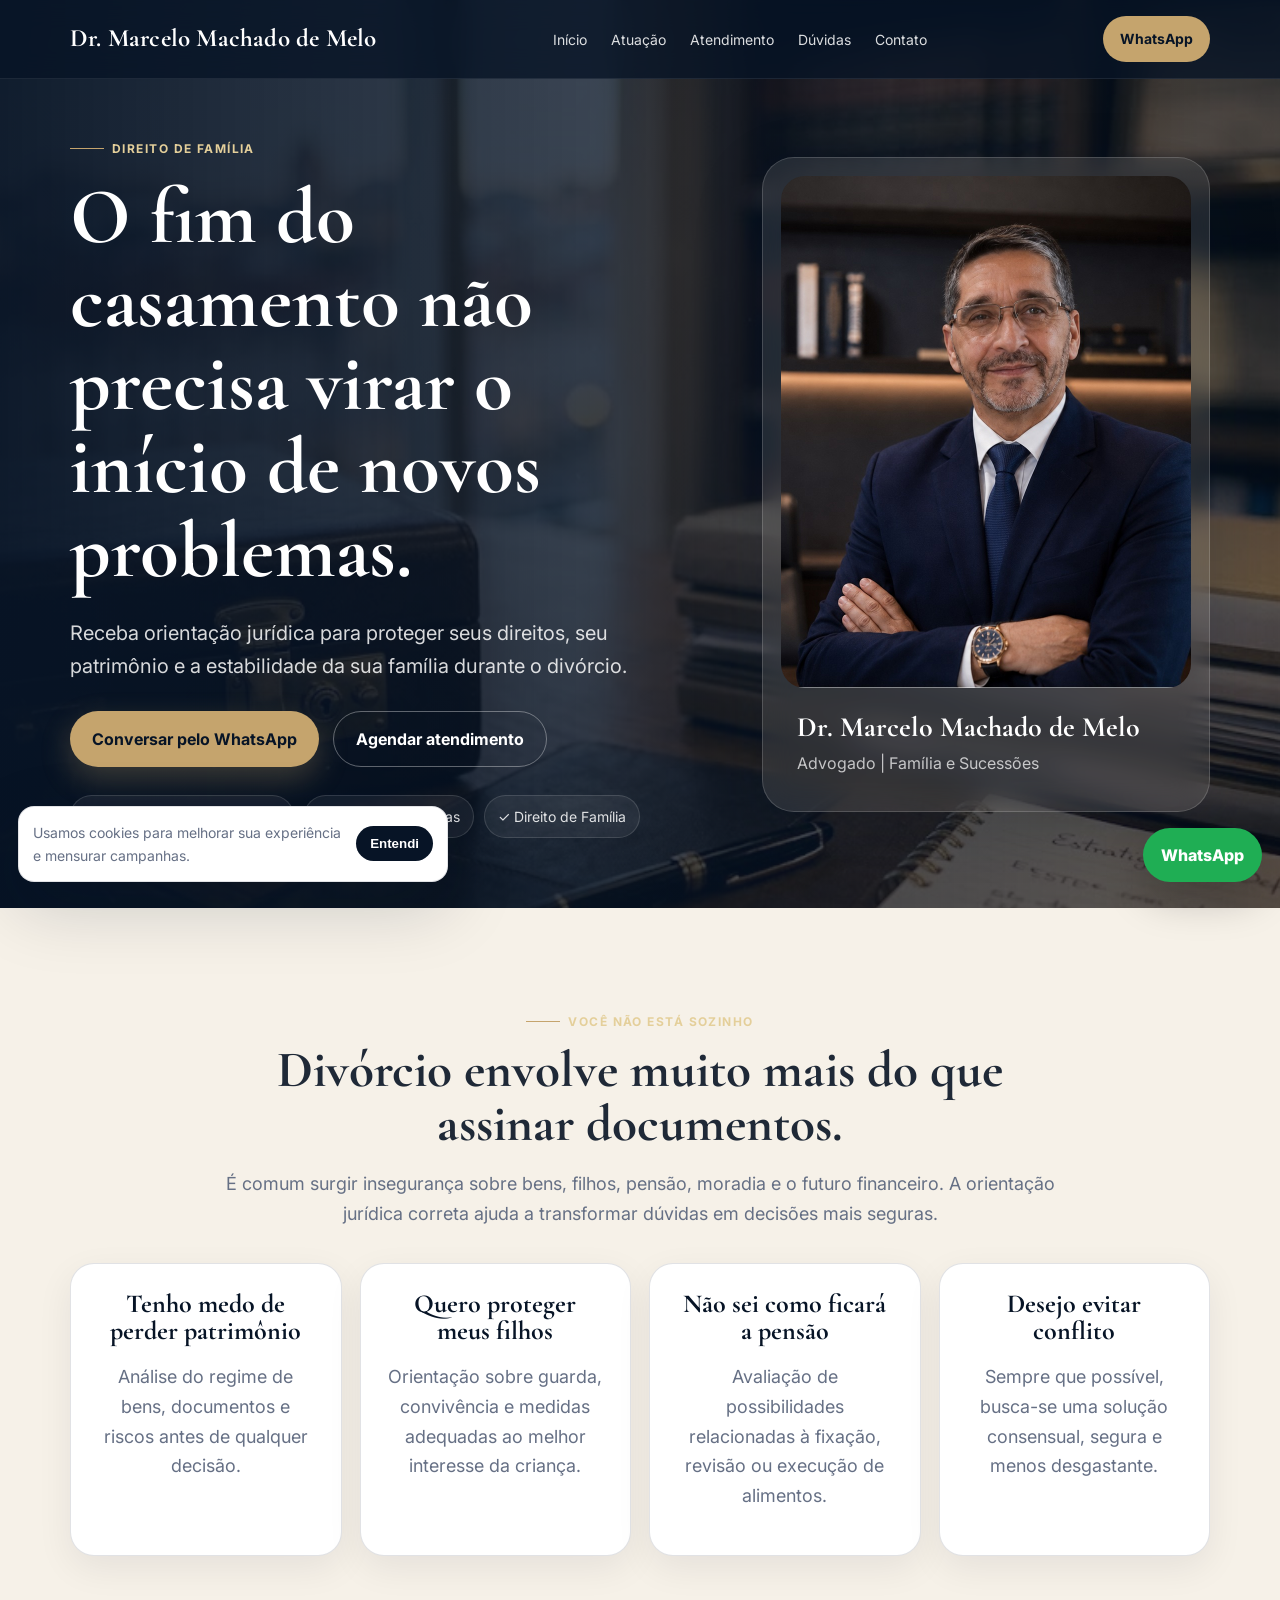
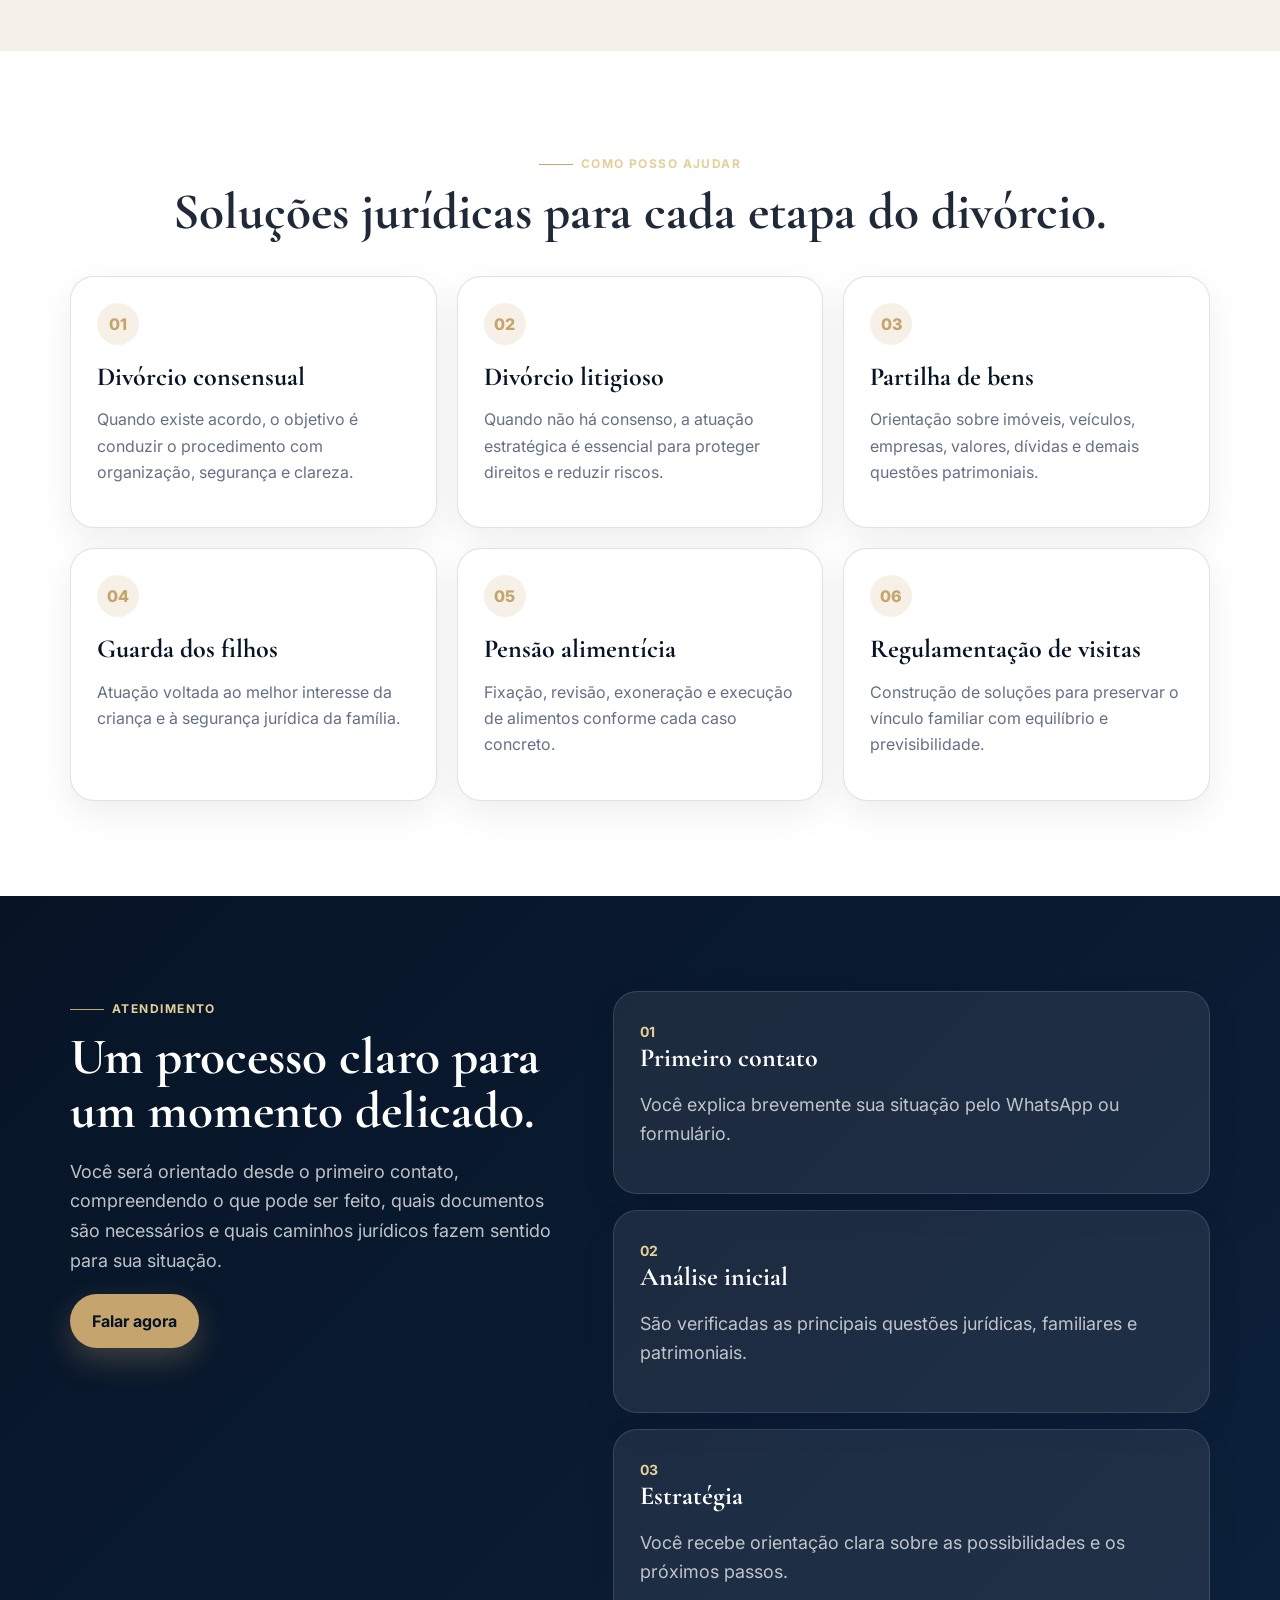
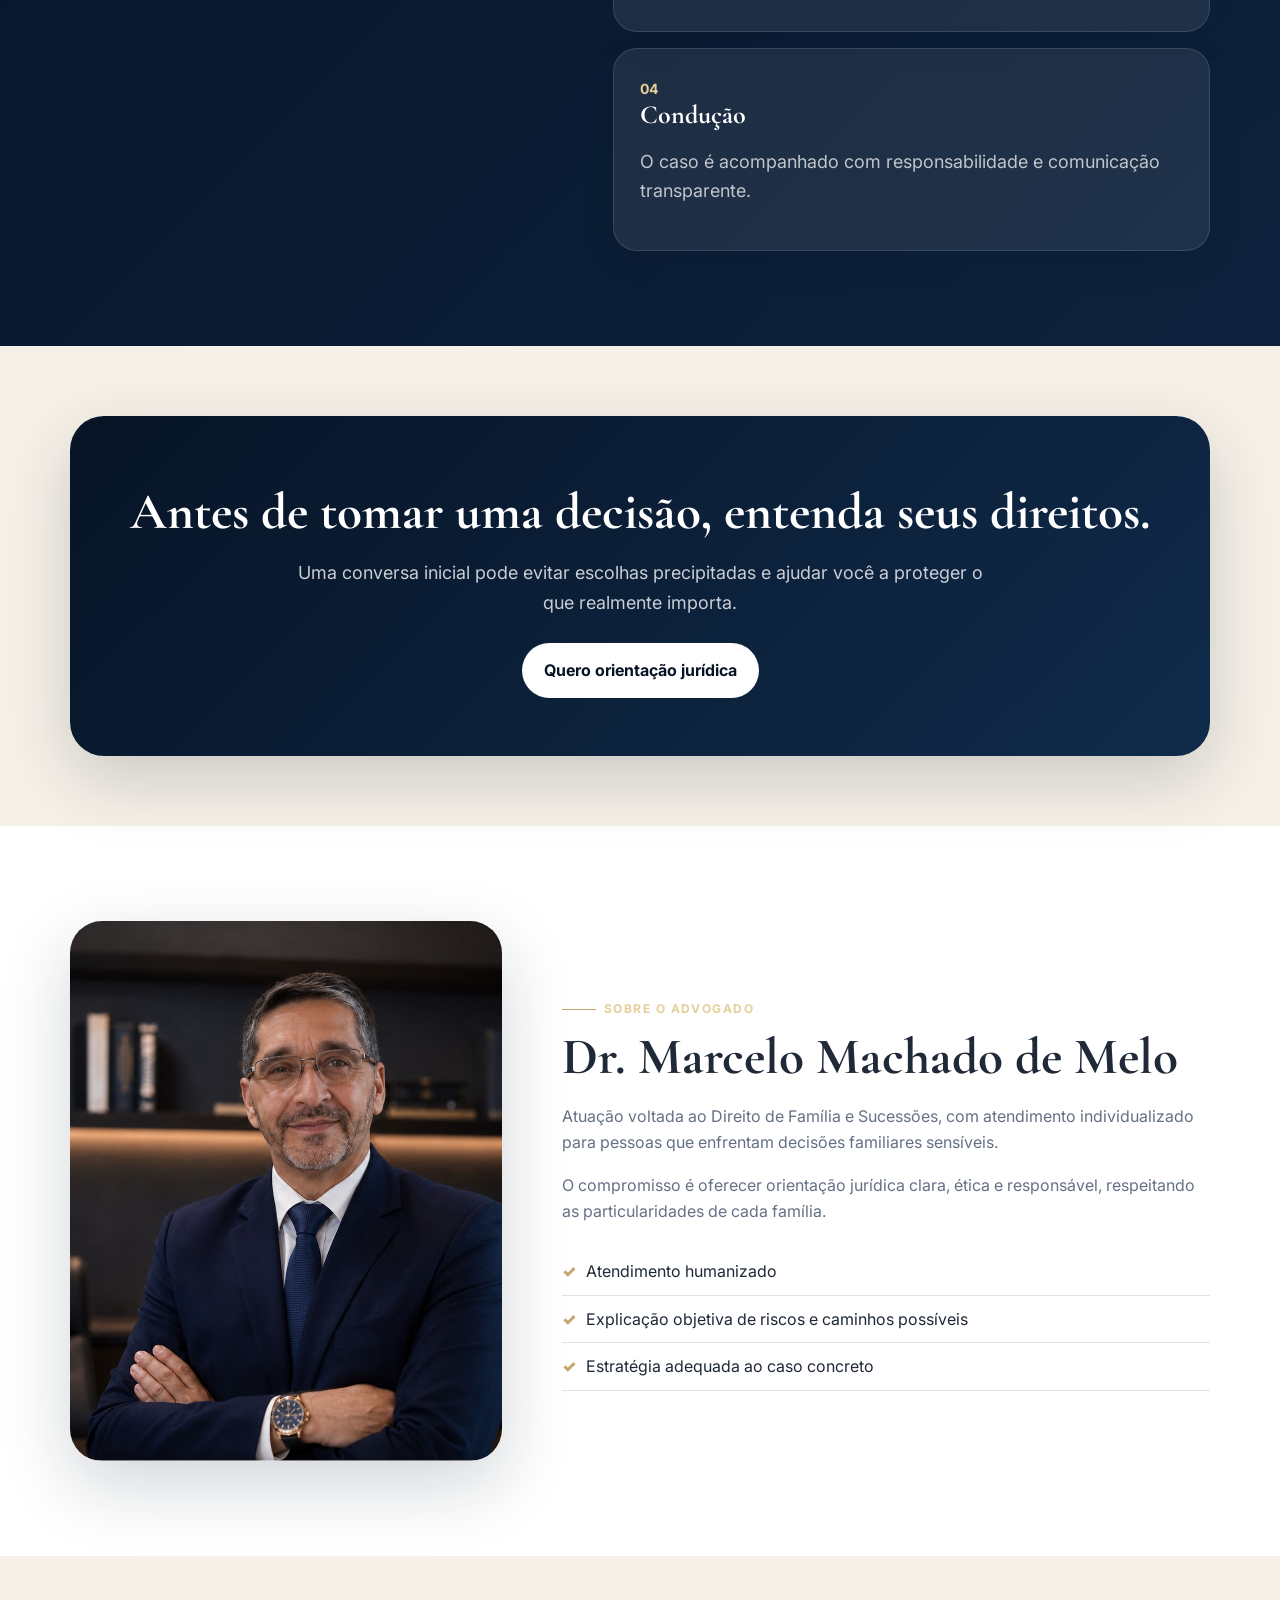
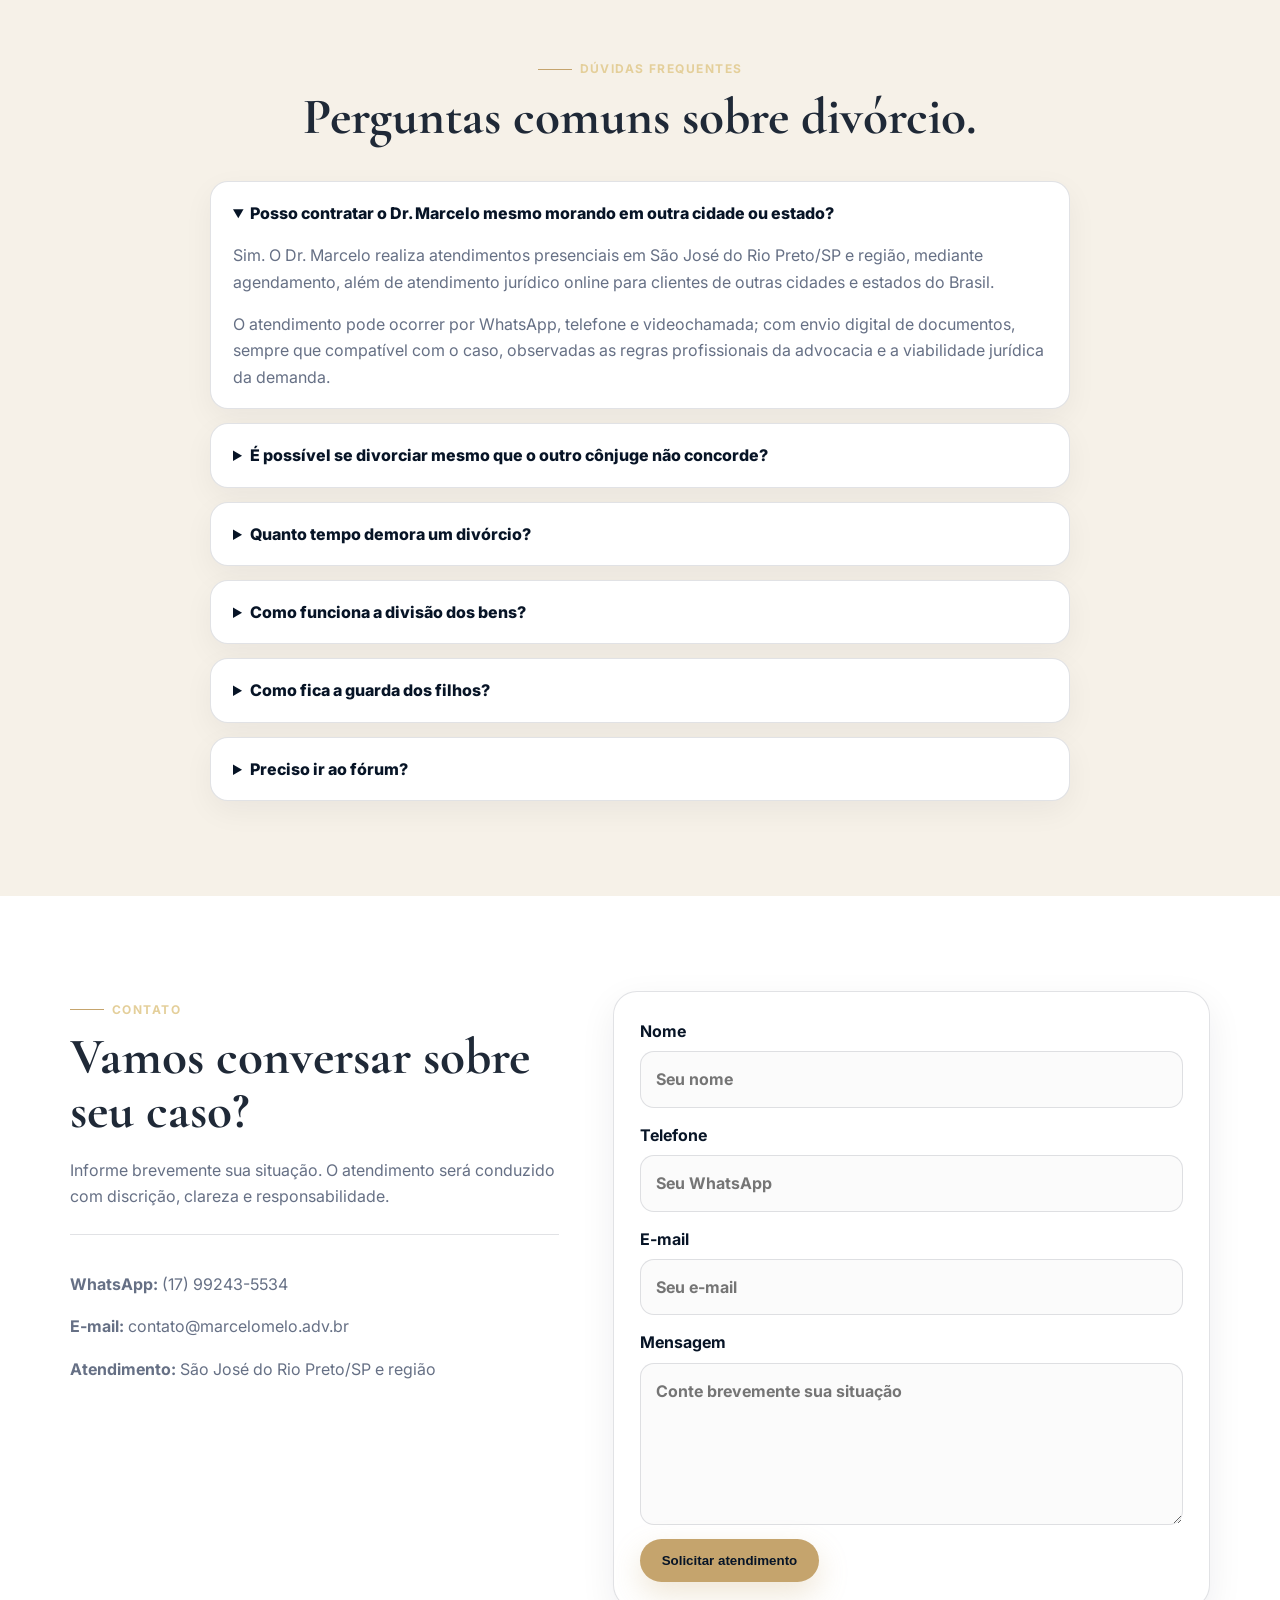
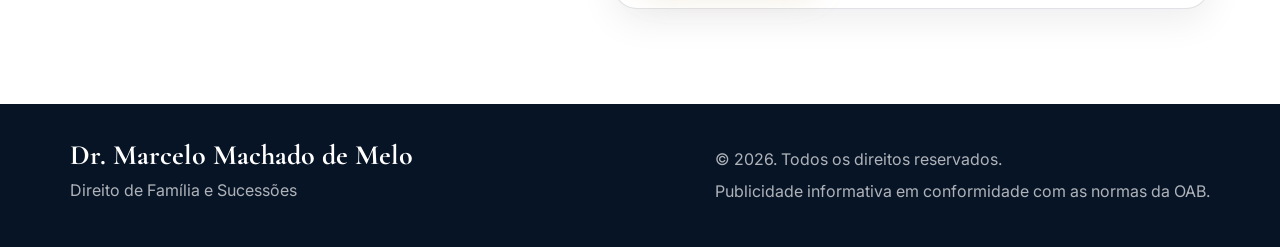
==== index.html @ 402d2e1b "index.html" ====
<!DOCTYPE html>
<html lang="pt-BR">
<head>
  <meta charset="UTF-8" />
  <meta http-equiv="X-UA-Compatible" content="IE=edge" />
  <meta name="viewport" content="width=device-width, initial-scale=1.0" />

  <title>Advogado para Divórcio em São José do Rio Preto/SP | Dr. Marcelo Machado de Melo</title>

  <meta name="description" content="Advogado para divórcio em São José do Rio Preto/SP. Orientação jurídica em divórcio consensual e litigioso, partilha de bens, guarda e pensão." />
  <meta name="robots" content="index, follow" />
  <link rel="canonical" href="https://marcelomelo.adv.br/divorcio.html" />
  <meta name="theme-color" content="#071426" />

  <meta property="og:type" content="website" />
  <meta property="og:title" content="Advogado para Divórcio em São José do Rio Preto/SP | Dr. Marcelo Machado de Melo" />
  <meta property="og:description" content="Atendimento jurídico em Direito de Família com clareza, estratégia e segurança." />
  <meta property="og:image" content="https://marcelomelo.adv.br/images/dr-marcelo.jpg" />
  <meta property="og:url" content="https://marcelomelo.adv.br/divorcio.html" />
  <meta property="og:locale" content="pt_BR" />

  <link rel="preconnect" href="https://fonts.googleapis.com" />
  <link rel="preconnect" href="https://fonts.gstatic.com" crossorigin />
  <link href="https://fonts.googleapis.com/css2?family=Cormorant+Garamond:wght@500;600;700&family=Inter:wght@300;400;500;600;700&display=swap" rel="stylesheet" />
  <link rel="preload" as="image" href="images/mesario.jpg" />
  <link rel="stylesheet" href="css/style.css" />

  <!-- Google tag (gtag.js) -->
  <script async src="https://www.googletagmanager.com/gtag/js?id=AW-18177757357"></script>
  <script>
    window.dataLayer = window.dataLayer || [];
    function gtag(){dataLayer.push(arguments);}
    gtag('js', new Date());

    gtag('config', 'AW-18177757357');
  </script>
  
<!-- Event snippet for Contato conversion page
In your html page, add the snippet and call gtag_report_conversion when someone clicks on the chosen link or button. -->
<script>
function gtag_report_conversion(url) {
  var callback = function () {
    if (typeof(url) != 'undefined') {
      window.location = url;
    }
  };
  gtag('event', 'conversion', {
      'send_to': 'AW-18177757357/CXzCCM3Mss8cEK2h6ttD',
      'value': 1.0,
      'currency': 'BRL',
      'event_callback': callback
  });
  return false;
}
</script>

  <script type="application/ld+json">
  {
    "@context": "https://schema.org",
    "@type": "LegalService",
    "name": "Dr. Marcelo Machado de Melo",
    "url": "https://marcelomelo.adv.br/divorcio.html",
    "image": "https://marcelomelo.adv.br/images/dr-marcelo.jpg",
    "description": "Atuação em Direito de Família e Sucessões, com orientação jurídica em divórcio, guarda, pensão alimentícia e partilha de bens.",
    "telephone": "+55 17 99243-5534",
    "areaServed": "São José do Rio Preto e região, São Paulo, Brasil",
    "address": {
      "@type": "PostalAddress",
      "addressLocality": "São José do Rio Preto",
      "addressRegion": "SP",
      "addressCountry": "BR"
    },
    "founder": {
      "@type": "Person",
      "name": "Marcelo Machado de Melo",
      "jobTitle": "Advogado"
    }
  }
  </script>

  <script type="application/ld+json">
  {
    "@context":"https://schema.org",
    "@type":"FAQPage",
    "mainEntity":[
      {
        "@type":"Question",
        "name":"Posso contratar o Dr. Marcelo mesmo morando em outra cidade ou estado?",
        "acceptedAnswer":{
          "@type":"Answer",
          "text":"Sim. O Dr. Marcelo realiza atendimentos presenciais em São José do Rio Preto/SP e região, mediante agendamento, além de atendimento jurídico online para clientes de outras cidades e estados do Brasil. O atendimento pode ocorrer por WhatsApp, telefone e videochamada, com envio digital de documentos, sempre que compatível com o caso."
        }
      },
      {
        "@type":"Question",
        "name":"É possível se divorciar mesmo que o outro cônjuge não concorde?",
        "acceptedAnswer":{
          "@type":"Answer",
          "text":"Sim. O divórcio pode ser requerido independentemente da concordância da outra parte, observadas as particularidades do caso concreto."
        }
      },
      {
        "@type":"Question",
        "name":"Quanto tempo demora um divórcio?",
        "acceptedAnswer":{
          "@type":"Answer",
          "text":"O prazo depende da existência de acordo, filhos menores, partilha de bens, volume de documentos e outros fatores processuais."
        }
      },
      {
        "@type":"Question",
        "name":"Como funciona a divisão dos bens?",
        "acceptedAnswer":{
          "@type":"Answer",
          "text":"A divisão depende do regime de bens do casamento e das circunstâncias patrimoniais do casal."
        }
      },
      {
        "@type":"Question",
        "name":"Como fica a guarda dos filhos?",
        "acceptedAnswer":{
          "@type":"Answer",
          "text":"A guarda deve observar o melhor interesse da criança ou adolescente, conforme cada situação familiar."
        }
      },
      {
        "@type":"Question",
        "name":"Preciso ir ao fórum?",
        "acceptedAnswer":{
          "@type":"Answer",
          "text":"Em muitos casos, vários atos podem ser conduzidos por meios digitais, mas isso depende do procedimento e do caso concreto."
        }
      }
    ]
  }
  </script>
</head>

<body>
  <a class="skip" href="#conteudo">Pular para o conteúdo</a>

  <header class="site-header" id="inicio">
    <nav class="navbar" aria-label="Menu principal">
      <div class="container nav-wrap">
        <a class="brand" href="/">Dr. Marcelo Machado de Melo</a>

        <button class="menu-toggle" type="button" aria-label="Abrir menu" aria-expanded="false">☰</button>

        <ul class="menu">
          <li><a href="#inicio">Início</a></li>
          <li><a href="#atuacao">Atuação</a></li>
          <li><a href="#processo">Atendimento</a></li>
          <li><a href="#faq">Dúvidas</a></li>
          <li><a href="#contato">Contato</a></li>
        </ul>

        <a class="btn btn-nav js-whatsapp" href="https://wa.me/5517992435534?text=Ol%C3%A1%2C%20Dr.%20Marcelo.%20preciso%20de%20orienta%C3%A7%C3%A3o%20sobre%20div%C3%B3rcio." target="_blank" rel="noopener">WhatsApp</a>
      </div>
    </nav>

    <section class="hero" aria-label="Advogado para divórcio">
      <div class="hero-bg"></div>

      <div class="container hero-grid">
        <div class="hero-copy reveal">
          <span class="eyebrow">Direito de Família</span>

          <h1>O fim do casamento não precisa virar o início de novos problemas.</h1>

          <p class="lead">
            Receba orientação jurídica para proteger seus direitos, seu patrimônio
            e a estabilidade da sua família durante o divórcio.
          </p>

          <div class="hero-actions">
            <a class="btn btn-primary js-whatsapp" href="https://wa.me/5517992435534?text=Ol%C3%A1%2C%20Dr.%20Marcelo.%20preciso%20de%20orienta%C3%A7%C3%A3o%20sobre%20div%C3%B3rcio." target="_blank" rel="noopener">Conversar pelo WhatsApp</a>
            <a class="btn btn-secondary" href="#contato">Agendar atendimento</a>
          </div>

          <div class="trust-row" aria-label="Diferenciais do atendimento">
            <span>✓ Atendimento personalizado</span>
            <span>✓ Clareza nas etapas</span>
            <span>✓ Direito de Família</span>
          </div>
        </div>

        <div class="hero-card reveal delay-1">
          <img src="images/dr-marcelo.jpg" alt="Dr. Marcelo Machado de Melo" />

          <div class="hero-card-text">
            <strong>Dr. Marcelo Machado de Melo</strong>
            <span>Advogado | Família e Sucessões</span>
          </div>
        </div>
      </div>
    </section>
  </header>

  <main id="conteudo">
    <section class="section pain">
      <div class="container narrow reveal">
        <span class="eyebrow">Você não está sozinho</span>

        <h2>Divórcio envolve muito mais do que assinar documentos.</h2>

        <p>
          É comum surgir insegurança sobre bens, filhos, pensão, moradia e o futuro financeiro.
          A orientação jurídica correta ajuda a transformar dúvidas em decisões mais seguras.
        </p>
      </div>

      <div class="container card-grid reveal delay-1">
        <article class="info-card">
          <h3>Tenho medo de perder patrimônio</h3>
          <p>Análise do regime de bens, documentos e riscos antes de qualquer decisão.</p>
        </article>

        <article class="info-card">
          <h3>Quero proteger meus filhos</h3>
          <p>Orientação sobre guarda, convivência e medidas adequadas ao melhor interesse da criança.</p>
        </article>

        <article class="info-card">
          <h3>Não sei como ficará a pensão</h3>
          <p>Avaliação de possibilidades relacionadas à fixação, revisão ou execução de alimentos.</p>
        </article>

        <article class="info-card">
          <h3>Desejo evitar conflito</h3>
          <p>Sempre que possível, busca-se uma solução consensual, segura e menos desgastante.</p>
        </article>
      </div>
    </section>

    <section class="section services" id="atuacao">
      <div class="container section-head reveal">
        <span class="eyebrow">Como posso ajudar</span>
        <h2>Soluções jurídicas para cada etapa do divórcio.</h2>
      </div>

      <div class="container services-grid">
        <article class="service-card reveal">
          <span>01</span>
          <h3>Divórcio consensual</h3>
          <p>Quando existe acordo, o objetivo é conduzir o procedimento com organização, segurança e clareza.</p>
        </article>

        <article class="service-card reveal">
          <span>02</span>
          <h3>Divórcio litigioso</h3>
          <p>Quando não há consenso, a atuação estratégica é essencial para proteger direitos e reduzir riscos.</p>
        </article>

        <article class="service-card reveal">
          <span>03</span>
          <h3>Partilha de bens</h3>
          <p>Orientação sobre imóveis, veículos, empresas, valores, dívidas e demais questões patrimoniais.</p>
        </article>

        <article class="service-card reveal">
          <span>04</span>
          <h3>Guarda dos filhos</h3>
          <p>Atuação voltada ao melhor interesse da criança e à segurança jurídica da família.</p>
        </article>

        <article class="service-card reveal">
          <span>05</span>
          <h3>Pensão alimentícia</h3>
          <p>Fixação, revisão, exoneração e execução de alimentos conforme cada caso concreto.</p>
        </article>

        <article class="service-card reveal">
          <span>06</span>
          <h3>Regulamentação de visitas</h3>
          <p>Construção de soluções para preservar o vínculo familiar com equilíbrio e previsibilidade.</p>
        </article>
      </div>
    </section>

    <section class="split-section" id="processo">
      <div class="container split-grid">
        <div class="reveal">
          <span class="eyebrow">Atendimento</span>

          <h2>Um processo claro para um momento delicado.</h2>

          <p>
            Você será orientado desde o primeiro contato, compreendendo o que pode ser feito,
            quais documentos são necessários e quais caminhos jurídicos fazem sentido para sua situação.
          </p>

          <a class="btn btn-primary js-whatsapp" href="https://wa.me/5517992435534?text=Ol%C3%A1%2C%20Dr.%20Marcelo.%20quero%20entender%20como%20funciona%20o%20div%C3%B3rcio." target="_blank" rel="noopener">Falar agora</a>
        </div>

        <div class="steps reveal delay-1">
          <div class="step">
            <strong>01</strong>
            <h3>Primeiro contato</h3>
            <p>Você explica brevemente sua situação pelo WhatsApp ou formulário.</p>
          </div>

          <div class="step">
            <strong>02</strong>
            <h3>Análise inicial</h3>
            <p>São verificadas as principais questões jurídicas, familiares e patrimoniais.</p>
          </div>

          <div class="step">
            <strong>03</strong>
            <h3>Estratégia</h3>
            <p>Você recebe orientação clara sobre as possibilidades e os próximos passos.</p>
          </div>

          <div class="step">
            <strong>04</strong>
            <h3>Condução</h3>
            <p>O caso é acompanhado com responsabilidade e comunicação transparente.</p>
          </div>
        </div>
      </div>
    </section>

    <section class="section contrast-cta">
      <div class="container cta-box reveal">
        <h2>Antes de tomar uma decisão, entenda seus direitos.</h2>
        <p>Uma conversa inicial pode evitar escolhas precipitadas e ajudar você a proteger o que realmente importa.</p>

        <a class="btn btn-light js-whatsapp" href="https://wa.me/5517992435534?text=Ol%C3%A1%2C%20Dr.%20Marcelo.%20gostaria%20de%20orienta%C3%A7%C3%A3o%20sobre%20div%C3%B3rcio." target="_blank" rel="noopener">Quero orientação jurídica</a>
      </div>
    </section>

    <section class="section about">
      <div class="container about-grid">
        <div class="about-photo reveal">
          <img src="images/dr-marcelo.jpg" alt="Dr. Marcelo Machado de Melo" loading="lazy" />
        </div>

        <div class="reveal delay-1">
          <span class="eyebrow">Sobre o advogado</span>

          <h2>Dr. Marcelo Machado de Melo</h2>

          <p>
            Atuação voltada ao Direito de Família e Sucessões, com atendimento individualizado
            para pessoas que enfrentam decisões familiares sensíveis.
          </p>

          <p>
            O compromisso é oferecer orientação jurídica clara, ética e responsável,
            respeitando as particularidades de cada família.
          </p>

          <ul class="check-list">
            <li>Atendimento humanizado</li>
            <li>Explicação objetiva de riscos e caminhos possíveis</li>
            <li>Estratégia adequada ao caso concreto</li>
          </ul>
        </div>
      </div>
    </section>

    <section class="section faq" id="faq">
      <div class="container narrow section-head reveal">
        <span class="eyebrow">Dúvidas frequentes</span>
        <h2>Perguntas comuns sobre divórcio.</h2>
      </div>

      <div class="container narrow faq-list reveal delay-1">
        <details open>
          <summary>Posso contratar o Dr. Marcelo mesmo morando em outra cidade ou estado?</summary>

          <p>
            Sim. O Dr. Marcelo realiza atendimentos presenciais em São José do Rio Preto/SP
            e região, mediante agendamento, além de atendimento jurídico online para clientes
            de outras cidades e estados do Brasil.
          </p>

          <p>
            O atendimento pode ocorrer por WhatsApp, telefone e videochamada; com envio digital
            de documentos, sempre que compatível com o caso, observadas as regras profissionais
            da advocacia e a viabilidade jurídica da demanda.
          </p>
        </details>

        <details>
          <summary>É possível se divorciar mesmo que o outro cônjuge não concorde?</summary>
          <p>
            Sim. O divórcio pode ser requerido independentemente da concordância da outra parte,
            observadas as particularidades do caso.
          </p>
        </details>

        <details>
          <summary>Quanto tempo demora um divórcio?</summary>
          <p>
            Depende da existência de acordo, filhos menores, partilha de bens,
            volume de documentos e do procedimento adequado.
          </p>
        </details>

        <details>
          <summary>Como funciona a divisão dos bens?</summary>
          <p>
            A divisão depende do regime de bens do casamento e das circunstâncias patrimoniais do casal.
          </p>
        </details>

        <details>
          <summary>Como fica a guarda dos filhos?</summary>
          <p>
            A definição deve observar o melhor interesse da criança ou adolescente,
            considerando a realidade da família.
          </p>
        </details>

        <details>
          <summary>Preciso ir ao fórum?</summary>
          <p>
            Em muitos casos, vários atos podem ser conduzidos por meios digitais,
            mas isso depende do procedimento e do caso concreto.
          </p>
        </details>
      </div>
    </section>

    <section class="section contact" id="contato">
      <div class="container contact-grid">
        <div class="reveal">
          <span class="eyebrow">Contato</span>

          <h2>Vamos conversar sobre seu caso?</h2>

          <p>
            Informe brevemente sua situação. O atendimento será conduzido com discrição,
            clareza e responsabilidade.
          </p>

          <div class="contact-info">
            <p><strong>WhatsApp:</strong> (17) 99243-5534</p>
            <p><strong>E-mail:</strong> contato@marcelomelo.adv.br</p>
            <p><strong>Atendimento:</strong> São José do Rio Preto/SP e região</p>
          </div>
        </div>

        <form class="contact-form reveal delay-1" action="https://formsubmit.co/contato@marcelomelo.adv.br" method="POST">
          <input type="hidden" name="_subject" value="Novo contato - Landing Page Divórcio" />
          <input type="hidden" name="_captcha" value="false" />
          <input type="hidden" name="_template" value="table" />
          <input type="hidden" name="_next" value="https://marcelomelo.adv.br/obrigado.html" />

          <label>
            Nome
            <input type="text" name="nome" required placeholder="Seu nome" />
          </label>

          <label>
            Telefone
            <input type="tel" name="telefone" required placeholder="Seu WhatsApp" />
          </label>

          <label>
            E-mail
            <input type="email" name="email" placeholder="Seu e-mail" />
          </label>

          <label>
            Mensagem
            <textarea name="mensagem" rows="5" placeholder="Conte brevemente sua situação"></textarea>
          </label>

          <button class="btn btn-primary" type="submit">Solicitar atendimento</button>
        </form>
      </div>
    </section>
  </main>

  <footer class="footer">
    <div class="container footer-grid">
      <div>
        <h3>Dr. Marcelo Machado de Melo</h3>
        <p>Direito de Família e Sucessões</p>
      </div>

      <div>
        <p>© 2026. Todos os direitos reservados.</p>
        <p>Publicidade informativa em conformidade com as normas da OAB.</p>
      </div>
    </div>
  </footer>

  <a class="whatsapp-float js-whatsapp" href="https://wa.me/5517992435534?text=Ol%C3%A1%2C%20Dr.%20Marcelo.%20preciso%20de%20orienta%C3%A7%C3%A3o%20sobre%20div%C3%B3rcio." target="_blank" rel="noopener" aria-label="Conversar pelo WhatsApp">WhatsApp</a>

  <div class="cookie-banner" role="dialog" aria-label="Aviso de privacidade">
    <p>Usamos cookies para melhorar sua experiência e mensurar campanhas.</p>
    <button type="button" class="cookie-accept">Entendi</button>
  </div>

  <script src="js/main.js"></script>
</body>
</html>
---- css/style.css ----
:root{
  --navy:#071426;
  --navy-2:#0d223d;
  --gold:#c5a46d;
  --gold-2:#e4cf9a;
  --cream:#f6f1e8;
  --white:#ffffff;
  --text:#1f2937;
  --muted:#667085;
  --line:rgba(15,23,42,.12);
  --shadow:0 24px 70px rgba(7,20,38,.18);
  --radius:24px;
}
*{box-sizing:border-box}
html{scroll-behavior:smooth}
body{margin:0;font-family:Inter,Arial,sans-serif;color:var(--text);background:var(--cream);line-height:1.65}
img{max-width:100%;display:block}
a{text-decoration:none;color:inherit}
.container{width:min(1140px,92%);margin:0 auto}.narrow{width:min(860px,92%)}
.skip{position:absolute;left:-999px;top:12px;background:var(--gold);color:var(--navy);padding:10px 14px;border-radius:8px;z-index:99}.skip:focus{left:12px}
.site-header{min-height:100vh;color:var(--white);background:var(--navy)}
.navbar{position:fixed;top:0;left:0;right:0;z-index:50;background:rgba(7,20,38,.78);backdrop-filter:blur(14px);border-bottom:1px solid rgba(255,255,255,.08)}
.nav-wrap{height:78px;display:flex;align-items:center;justify-content:space-between;gap:20px}.brand{font-family:'Cormorant Garamond',serif;font-size:25px;font-weight:700;letter-spacing:.2px}.menu{display:flex;align-items:center;gap:24px;list-style:none;margin:0;padding:0}.menu a{font-size:14px;color:rgba(255,255,255,.86)}.menu a:hover{color:var(--gold-2)}.menu-toggle{display:none;background:none;border:0;color:white;font-size:28px}
.btn{display:inline-flex;align-items:center;justify-content:center;gap:8px;border:0;border-radius:999px;padding:14px 22px;font-weight:700;cursor:pointer;transition:.25s ease}.btn-primary{background:var(--gold);color:var(--navy);box-shadow:0 12px 30px rgba(197,164,109,.28)}.btn-primary:hover{transform:translateY(-2px);background:var(--gold-2)}.btn-secondary{border:1px solid rgba(255,255,255,.35);color:#fff}.btn-secondary:hover{background:rgba(255,255,255,.10)}.btn-nav{padding:11px 17px;background:var(--gold);color:var(--navy);font-size:14px}.btn-light{background:var(--white);color:var(--navy)}
.hero{position:relative;min-height:100vh;display:flex;align-items:center;padding:130px 0 70px;overflow:hidden}.hero-bg{position:absolute;inset:0;background:linear-gradient(90deg,rgba(7,20,38,.96),rgba(7,20,38,.78),rgba(7,20,38,.58)),url('../images/mesario.jpg') center/cover no-repeat;transform:scale(1.02)}.hero-grid{position:relative;display:grid;grid-template-columns:1.1fr .78fr;gap:60px;align-items:center}.eyebrow{display:inline-flex;align-items:center;gap:8px;color:var(--gold-2);font-weight:700;text-transform:uppercase;letter-spacing:.12em;font-size:12px}.eyebrow:before{content:"";width:34px;height:1px;background:var(--gold)}h1,h2,h3{font-family:'Cormorant Garamond',serif;line-height:1.05;margin:0;color:inherit}h1{font-size:clamp(46px,6.2vw,82px);max-width:780px;margin-top:18px}h2{font-size:clamp(34px,4vw,56px);margin:12px 0 18px}h3{font-size:28px}.lead{font-size:20px;max-width:650px;color:rgba(255,255,255,.84);margin:24px 0 28px}.hero-actions{display:flex;flex-wrap:wrap;gap:14px}.trust-row{display:flex;flex-wrap:wrap;gap:10px;margin-top:28px}.trust-row span{border:1px solid rgba(255,255,255,.13);background:rgba(255,255,255,.06);border-radius:999px;padding:9px 13px;color:rgba(255,255,255,.86);font-size:14px}.hero-card{background:rgba(255,255,255,.10);border:1px solid rgba(255,255,255,.16);border-radius:32px;padding:18px;box-shadow:var(--shadow);backdrop-filter:blur(16px)}.hero-card img{width:100%;aspect-ratio:4/5;object-fit:cover;border-radius:24px}.hero-card-text{padding:16px}.hero-card-text strong{display:block;font-family:'Cormorant Garamond',serif;font-size:28px}.hero-card-text span{color:rgba(255,255,255,.72)}
.section{padding:95px 0}.section-head{text-align:center;margin-bottom:36px}.section-head .eyebrow,.narrow .eyebrow{justify-content:center}.pain{text-align:center;background:var(--cream)}.pain p,.section-head p{font-size:18px;color:var(--muted)}.card-grid{display:grid;grid-template-columns:repeat(4,1fr);gap:18px;margin-top:34px}.info-card,.service-card,.step,.contact-form{background:var(--white);border:1px solid var(--line);border-radius:var(--radius);padding:26px;box-shadow:0 12px 36px rgba(7,20,38,.07)}.info-card h3,.service-card h3,.step h3{color:var(--navy);font-size:26px}.info-card p,.service-card p,.step p,.about p,.contact p,.faq p{color:var(--muted)}
.services{background:#fff}.services-grid{display:grid;grid-template-columns:repeat(3,1fr);gap:20px}.service-card{min-height:220px;transition:.25s ease}.service-card:hover{transform:translateY(-6px);box-shadow:var(--shadow)}.service-card span{display:inline-flex;width:42px;height:42px;border-radius:50%;background:rgba(197,164,109,.16);color:var(--gold);align-items:center;justify-content:center;font-weight:800;margin-bottom:18px}
.split-section{padding:95px 0;background:linear-gradient(135deg,var(--navy),var(--navy-2));color:#fff}.split-grid{display:grid;grid-template-columns:.9fr 1.1fr;gap:55px;align-items:start}.split-section p{color:rgba(255,255,255,.74);font-size:18px}.steps{display:grid;gap:16px}.step{background:rgba(255,255,255,.08);border-color:rgba(255,255,255,.12);color:#fff}.step strong{color:var(--gold-2);font-size:14px}.step h3{color:#fff}.step p{color:rgba(255,255,255,.72)}
.contrast-cta{background:var(--cream);padding:70px 0}.cta-box{text-align:center;background:linear-gradient(135deg,var(--navy),#102b4b);color:#fff;border-radius:34px;padding:58px 34px;box-shadow:var(--shadow)}.cta-box p{color:rgba(255,255,255,.78);font-size:18px;max-width:690px;margin:0 auto 26px}
.about{background:#fff}.about-grid{display:grid;grid-template-columns:.8fr 1.2fr;gap:60px;align-items:center}.about-photo img{border-radius:32px;box-shadow:var(--shadow);aspect-ratio:4/5;object-fit:cover}.check-list{list-style:none;padding:0;margin:24px 0 0}.check-list li{padding:10px 0;border-bottom:1px solid var(--line)}.check-list li:before{content:'✓';color:var(--gold);font-weight:900;margin-right:10px}
.faq{background:var(--cream)}.faq-list{display:grid;gap:14px}.faq details{background:#fff;border:1px solid var(--line);border-radius:18px;padding:18px 22px;box-shadow:0 10px 30px rgba(7,20,38,.05)}.faq summary{font-weight:800;color:var(--navy);cursor:pointer}.faq details p{margin-bottom:0}
.contact{background:#fff}.contact-grid{display:grid;grid-template-columns:.9fr 1.1fr;gap:54px;align-items:start}.contact-info{margin-top:24px;padding-top:20px;border-top:1px solid var(--line)}.contact-form{display:grid;gap:14px}.contact-form label{display:grid;gap:7px;font-weight:700;color:var(--navy)}input,textarea{width:100%;border:1px solid var(--line);border-radius:14px;padding:14px 15px;font:inherit;background:#fbfbfb}input:focus,textarea:focus{outline:2px solid rgba(197,164,109,.38);border-color:var(--gold)}button.btn-primary{width:fit-content}
.footer{background:var(--navy);color:#fff;padding:36px 0}.footer-grid{display:flex;justify-content:space-between;gap:24px;align-items:center}.footer h3{font-size:28px}.footer p{color:rgba(255,255,255,.68);margin:6px 0}
.whatsapp-float{position:fixed;right:18px;bottom:18px;z-index:60;background:#1fae54;color:#fff;border-radius:999px;padding:14px 18px;font-weight:800;box-shadow:0 18px 40px rgba(0,0,0,.22)}.cookie-banner{position:fixed;left:18px;bottom:18px;z-index:70;display:flex;gap:14px;align-items:center;max-width:430px;background:#fff;border:1px solid var(--line);border-radius:16px;padding:14px;box-shadow:var(--shadow)}.cookie-banner p{margin:0;color:var(--muted);font-size:14px}.cookie-banner button{border:0;background:var(--navy);color:#fff;border-radius:999px;padding:10px 14px;font-weight:700;cursor:pointer}.cookie-banner.hide{display:none}
.reveal{opacity:0;transform:translateY(26px);transition:opacity .7s ease,transform .7s ease}.reveal.visible{opacity:1;transform:translateY(0)}.delay-1{transition-delay:.12s}
@media(max-width:960px){.menu{position:fixed;top:78px;left:0;right:0;background:rgba(7,20,38,.97);display:none;flex-direction:column;padding:24px}.menu.open{display:flex}.menu-toggle{display:block}.btn-nav{display:none}.hero-grid,.split-grid,.about-grid,.contact-grid{grid-template-columns:1fr}.hero-card{max-width:440px}.card-grid,.services-grid{grid-template-columns:repeat(2,1fr)}.footer-grid{display:block}.hero{padding-top:120px}.lead{font-size:18px}}
@media(max-width:640px){.brand{font-size:20px}.hero{min-height:auto}.hero-grid{gap:34px}h1{font-size:43px}h2{font-size:34px}.card-grid,.services-grid{grid-template-columns:1fr}.section{padding:70px 0}.hero-actions{display:grid}.btn{width:100%}.trust-row{display:grid}.cookie-banner{left:10px;right:10px;bottom:78px;display:block}.cookie-banner button{margin-top:10px}.whatsapp-float{left:18px;right:18px;text-align:center;justify-content:center}.nav-wrap{height:70px}.menu{top:70px}}
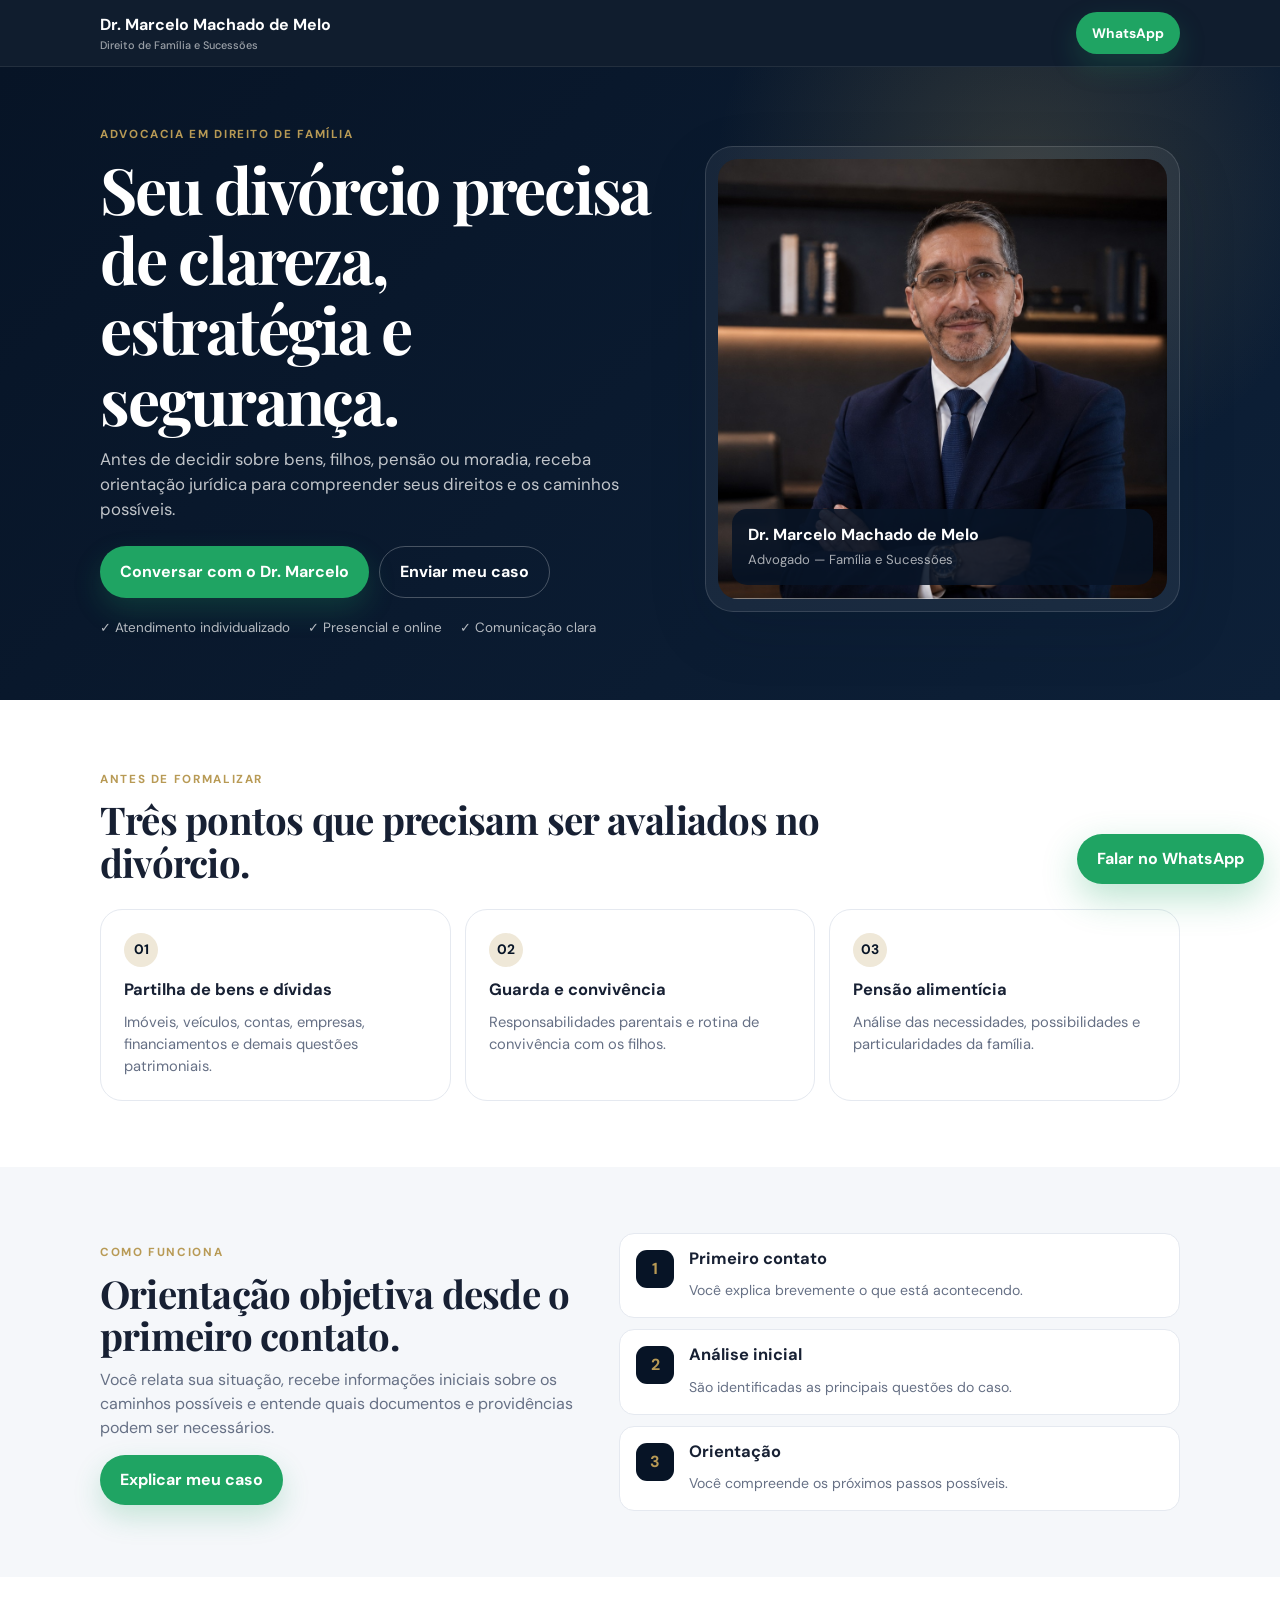
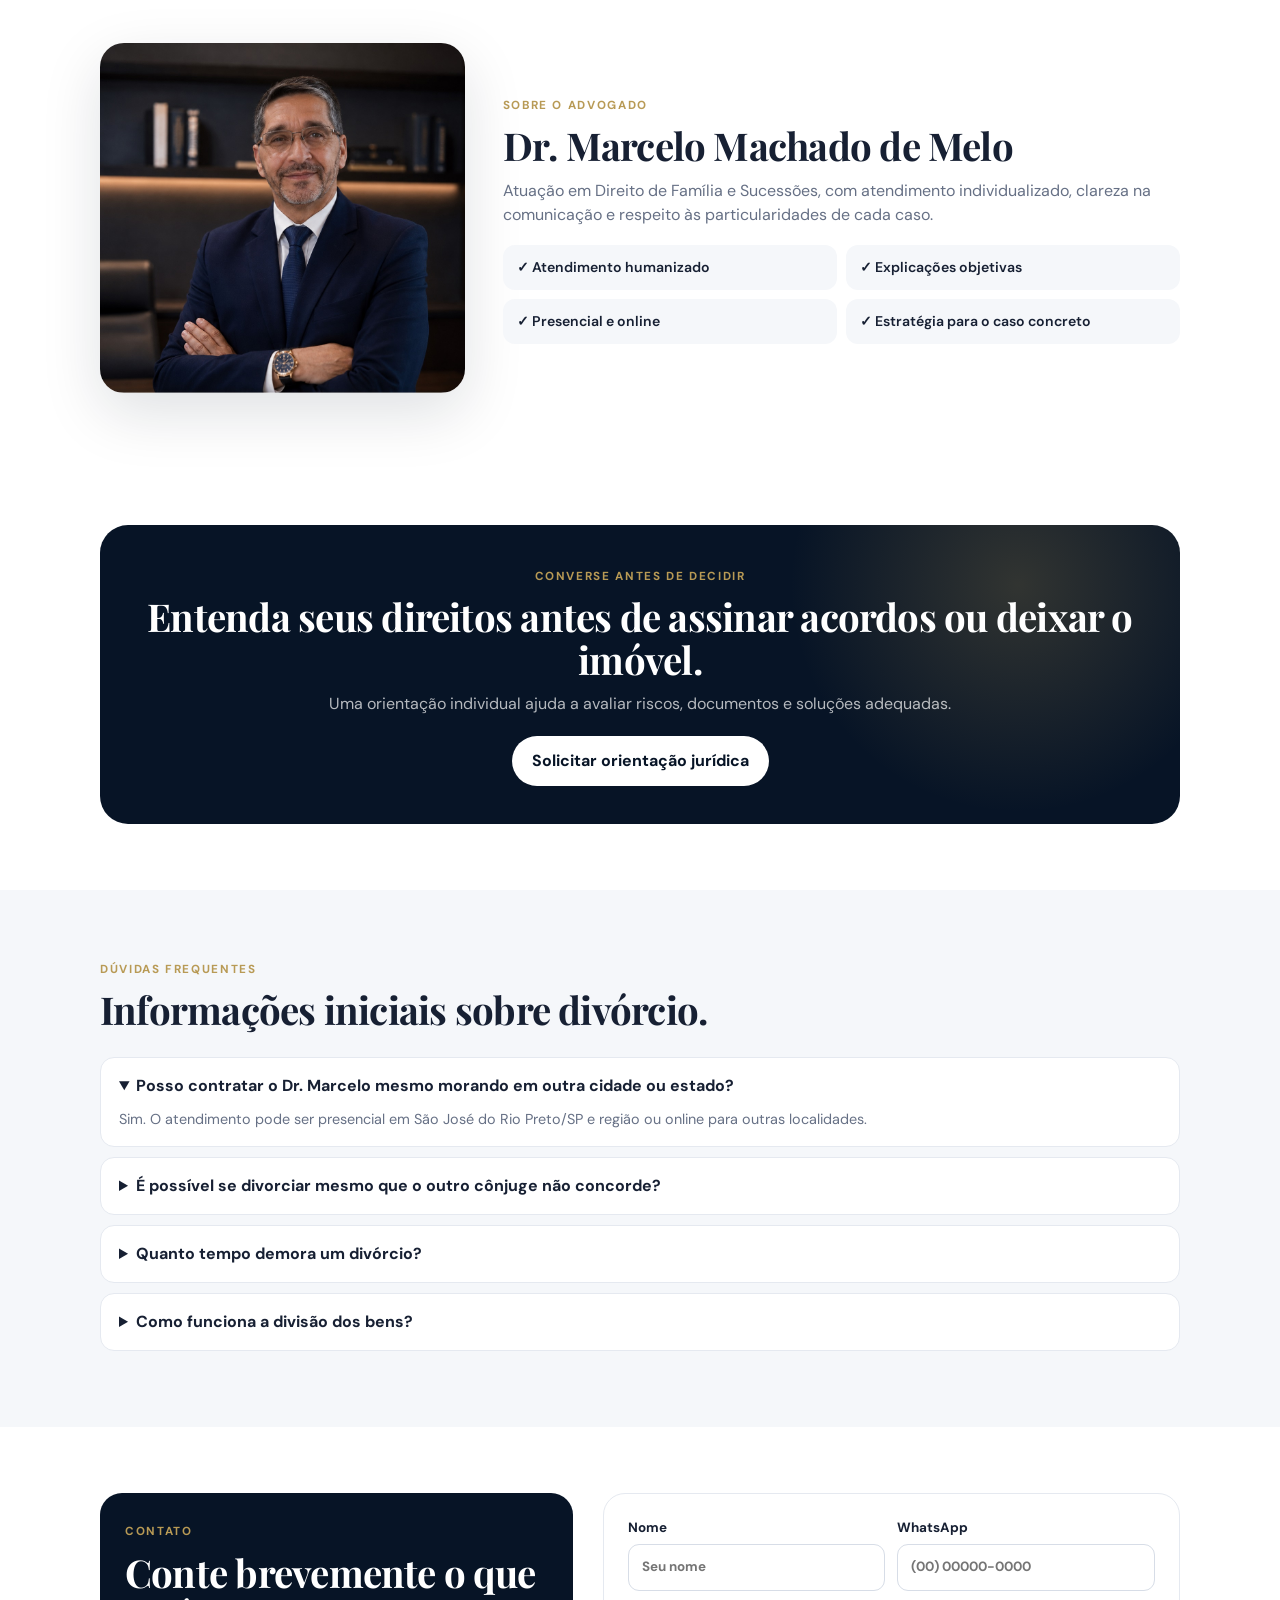
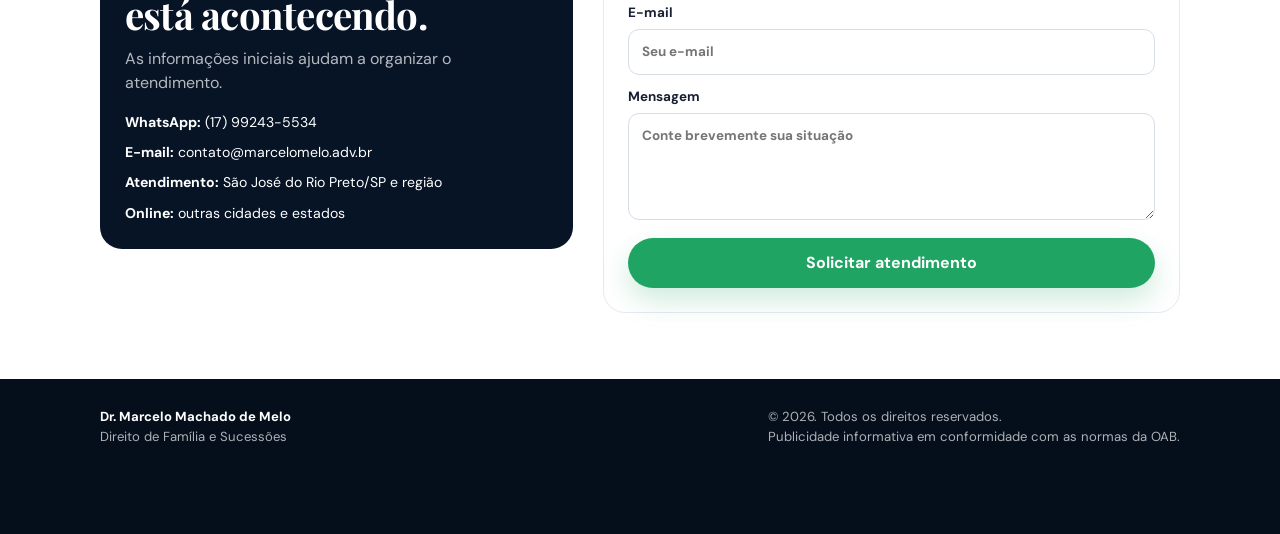
==== commit 8f93e034: "index.html" ====
--- a/index.html
+++ b/index.html
@@ -1,29 +1,26 @@
 <!DOCTYPE html>
 <html lang="pt-BR">
 <head>
-  <meta charset="UTF-8" />
-  <meta http-equiv="X-UA-Compatible" content="IE=edge" />
-  <meta name="viewport" content="width=device-width, initial-scale=1.0" />
+  <meta charset="UTF-8">
+  <meta http-equiv="X-UA-Compatible" content="IE=edge">
+  <meta name="viewport" content="width=device-width, initial-scale=1.0">
 
   <title>Advogado para Divórcio em São José do Rio Preto/SP | Dr. Marcelo Machado de Melo</title>
-
-  <meta name="description" content="Advogado para divórcio em São José do Rio Preto/SP. Orientação jurídica em divórcio consensual e litigioso, partilha de bens, guarda e pensão." />
-  <meta name="robots" content="index, follow" />
-  <link rel="canonical" href="https://marcelomelo.adv.br/divorcio.html" />
-  <meta name="theme-color" content="#071426" />
-
-  <meta property="og:type" content="website" />
-  <meta property="og:title" content="Advogado para Divórcio em São José do Rio Preto/SP | Dr. Marcelo Machado de Melo" />
-  <meta property="og:description" content="Atendimento jurídico em Direito de Família com clareza, estratégia e segurança." />
-  <meta property="og:image" content="https://marcelomelo.adv.br/images/dr-marcelo.jpg" />
-  <meta property="og:url" content="https://marcelomelo.adv.br/divorcio.html" />
-  <meta property="og:locale" content="pt_BR" />
-
-  <link rel="preconnect" href="https://fonts.googleapis.com" />
-  <link rel="preconnect" href="https://fonts.gstatic.com" crossorigin />
-  <link href="https://fonts.googleapis.com/css2?family=Cormorant+Garamond:wght@500;600;700&family=Inter:wght@300;400;500;600;700&display=swap" rel="stylesheet" />
-  <link rel="preload" as="image" href="images/mesario.jpg" />
-  <link rel="stylesheet" href="css/style.css" />
+  <meta name="description" content="Orientação jurídica em divórcio consensual e litigioso, partilha de bens, guarda e pensão alimentícia em São José do Rio Preto/SP e atendimento online.">
+  <meta name="robots" content="index, follow">
+  <link rel="canonical" href="https://marcelomelo.adv.br/divorcio">
+  <meta name="theme-color" content="#071426">
+
+  <meta property="og:type" content="website">
+  <meta property="og:title" content="Advogado para Divórcio em São José do Rio Preto/SP">
+  <meta property="og:description" content="Orientação jurídica clara e responsável para atravessar o divórcio com mais segurança.">
+  <meta property="og:image" content="https://marcelomelo.adv.br/images/dr-marcelo.jpg">
+  <meta property="og:url" content="https://marcelomelo.adv.br/divorcio">
+  <meta property="og:locale" content="pt_BR">
+
+  <link rel="preconnect" href="https://fonts.googleapis.com">
+  <link rel="preconnect" href="https://fonts.gstatic.com" crossorigin>
+  <link href="https://fonts.googleapis.com/css2?family=DM+Sans:wght@400;500;600;700&family=Playfair+Display:wght@600;700&display=swap" rel="stylesheet">
 
   <!-- Google tag (gtag.js) -->
   <script async src="https://www.googletagmanager.com/gtag/js?id=AW-18177757357"></script>
@@ -31,470 +28,575 @@
     window.dataLayer = window.dataLayer || [];
     function gtag(){dataLayer.push(arguments);}
     gtag('js', new Date());
-
     gtag('config', 'AW-18177757357');
   </script>
-  
-<!-- Event snippet for Contato conversion page
-In your html page, add the snippet and call gtag_report_conversion when someone clicks on the chosen link or button. -->
-<script>
-function gtag_report_conversion(url) {
-  var callback = function () {
-    if (typeof(url) != 'undefined') {
-      window.location = url;
-    }
-  };
-  gtag('event', 'conversion', {
-      'send_to': 'AW-18177757357/CXzCCM3Mss8cEK2h6ttD',
-      'value': 1.0,
-      'currency': 'BRL',
-      'event_callback': callback
-  });
-  return false;
-}
-</script>
-
-  <script type="application/ld+json">
-  {
-    "@context": "https://schema.org",
-    "@type": "LegalService",
-    "name": "Dr. Marcelo Machado de Melo",
-    "url": "https://marcelomelo.adv.br/divorcio.html",
-    "image": "https://marcelomelo.adv.br/images/dr-marcelo.jpg",
-    "description": "Atuação em Direito de Família e Sucessões, com orientação jurídica em divórcio, guarda, pensão alimentícia e partilha de bens.",
-    "telephone": "+55 17 99243-5534",
-    "areaServed": "São José do Rio Preto e região, São Paulo, Brasil",
-    "address": {
-      "@type": "PostalAddress",
-      "addressLocality": "São José do Rio Preto",
-      "addressRegion": "SP",
-      "addressCountry": "BR"
-    },
-    "founder": {
-      "@type": "Person",
-      "name": "Marcelo Machado de Melo",
-      "jobTitle": "Advogado"
-    }
-  }
+
+  <!-- Conversão Google Ads preservada nos 5 botões -->
+  <script>
+    function gtag_report_conversion(url) {
+      var navigated = false;
+      var callback = function () {
+        if (!navigated && typeof url !== 'undefined') {
+          navigated = true;
+          window.location.href = url;
+        }
+      };
+
+      gtag('event', 'conversion', {
+        'send_to': 'AW-18177757357/CXzCCM3Mss8cEK2h6ttD',
+        'value': 1.0,
+        'currency': 'BRL',
+        'event_callback': callback
+      });
+
+      setTimeout(callback, 900);
+      return false;
+    }
   </script>
 
   <script type="application/ld+json">
   {
     "@context":"https://schema.org",
-    "@type":"FAQPage",
-    "mainEntity":[
-      {
-        "@type":"Question",
-        "name":"Posso contratar o Dr. Marcelo mesmo morando em outra cidade ou estado?",
-        "acceptedAnswer":{
-          "@type":"Answer",
-          "text":"Sim. O Dr. Marcelo realiza atendimentos presenciais em São José do Rio Preto/SP e região, mediante agendamento, além de atendimento jurídico online para clientes de outras cidades e estados do Brasil. O atendimento pode ocorrer por WhatsApp, telefone e videochamada, com envio digital de documentos, sempre que compatível com o caso."
-        }
-      },
-      {
-        "@type":"Question",
-        "name":"É possível se divorciar mesmo que o outro cônjuge não concorde?",
-        "acceptedAnswer":{
-          "@type":"Answer",
-          "text":"Sim. O divórcio pode ser requerido independentemente da concordância da outra parte, observadas as particularidades do caso concreto."
-        }
-      },
-      {
-        "@type":"Question",
-        "name":"Quanto tempo demora um divórcio?",
-        "acceptedAnswer":{
-          "@type":"Answer",
-          "text":"O prazo depende da existência de acordo, filhos menores, partilha de bens, volume de documentos e outros fatores processuais."
-        }
-      },
-      {
-        "@type":"Question",
-        "name":"Como funciona a divisão dos bens?",
-        "acceptedAnswer":{
-          "@type":"Answer",
-          "text":"A divisão depende do regime de bens do casamento e das circunstâncias patrimoniais do casal."
-        }
-      },
-      {
-        "@type":"Question",
-        "name":"Como fica a guarda dos filhos?",
-        "acceptedAnswer":{
-          "@type":"Answer",
-          "text":"A guarda deve observar o melhor interesse da criança ou adolescente, conforme cada situação familiar."
-        }
-      },
-      {
-        "@type":"Question",
-        "name":"Preciso ir ao fórum?",
-        "acceptedAnswer":{
-          "@type":"Answer",
-          "text":"Em muitos casos, vários atos podem ser conduzidos por meios digitais, mas isso depende do procedimento e do caso concreto."
-        }
-      }
-    ]
+    "@type":"LegalService",
+    "name":"Dr. Marcelo Machado de Melo",
+    "url":"https://marcelomelo.adv.br/divorcio",
+    "image":"https://marcelomelo.adv.br/images/dr-marcelo.jpg",
+    "telephone":"+55 17 99243-5534",
+    "areaServed":"São José do Rio Preto e região, São Paulo, Brasil",
+    "description":"Atuação em Direito de Família e Sucessões, com orientação jurídica em divórcio, guarda, pensão alimentícia e partilha de bens."
   }
   </script>
+
+  <style>
+    :root{
+      --navy:#071426;
+      --navy2:#0d2038;
+      --ink:#172033;
+      --muted:#667085;
+      --line:#e5e9f0;
+      --soft:#f5f7fa;
+      --gold:#b89a55;
+      --green:#1fa463;
+      --green2:#168451;
+      --white:#fff;
+      --shadow:0 20px 60px rgba(7,20,38,.13);
+      --radius:22px;
+      --container:1080px;
+    }
+
+    *{box-sizing:border-box}
+    html{scroll-behavior:smooth}
+    body{
+      margin:0;
+      color:var(--ink);
+      background:#fff;
+      font-family:"DM Sans",Arial,sans-serif;
+      line-height:1.5;
+      -webkit-font-smoothing:antialiased;
+    }
+
+    img{display:block;max-width:100%}
+    a{text-decoration:none;color:inherit}
+    button,input,textarea{font:inherit}
+    .container{width:min(var(--container),calc(100% - 28px));margin:auto}
+    .eyebrow{
+      display:inline-block;
+      margin-bottom:10px;
+      color:var(--gold);
+      font-size:.73rem;
+      font-weight:700;
+      letter-spacing:.14em;
+      text-transform:uppercase;
+    }
+
+    h1,h2,h3{margin:0 0 12px;line-height:1.1}
+    h1,h2{font-family:"Playfair Display",Georgia,serif}
+    h1{font-size:clamp(2.25rem,5vw,4.25rem);letter-spacing:-.035em}
+    h2{font-size:clamp(1.7rem,3vw,2.65rem);letter-spacing:-.02em}
+    h3{font-size:1.03rem}
+    p{margin:0 0 15px;color:var(--muted)}
+
+    .btn{
+      display:inline-flex;
+      align-items:center;
+      justify-content:center;
+      min-height:50px;
+      padding:13px 20px;
+      border:0;
+      border-radius:999px;
+      font-weight:700;
+      text-align:center;
+      cursor:pointer;
+      transition:.2s;
+    }
+    .btn:hover{transform:translateY(-2px)}
+    .btn-green{background:var(--green);color:#fff;box-shadow:0 12px 28px rgba(31,164,99,.22)}
+    .btn-green:hover{background:var(--green2)}
+    .btn-outline{border:1px solid rgba(255,255,255,.25);color:#fff}
+    .btn-light{background:#fff;color:var(--navy)}
+
+    .topbar{
+      position:sticky;
+      top:0;
+      z-index:30;
+      background:rgba(7,20,38,.96);
+      border-bottom:1px solid rgba(255,255,255,.08);
+      backdrop-filter:blur(10px);
+    }
+    .nav{
+      min-height:66px;
+      display:flex;
+      align-items:center;
+      justify-content:space-between;
+      gap:16px;
+    }
+    .brand{color:#fff;font-weight:700}
+    .brand small{display:block;color:rgba(255,255,255,.58);font-size:.68rem;font-weight:500}
+    .nav .btn{min-height:42px;padding:9px 16px;font-size:.86rem}
+
+    .hero{
+      color:#fff;
+      background:
+        radial-gradient(circle at 80% 18%,rgba(184,154,85,.22),transparent 27%),
+        linear-gradient(135deg,var(--navy),var(--navy2));
+    }
+    .hero-grid{
+      min-height:600px;
+      display:grid;
+      grid-template-columns:1.08fr .92fr;
+      gap:48px;
+      align-items:center;
+      padding:54px 0 62px;
+    }
+    .hero-copy p{max-width:620px;color:rgba(255,255,255,.75);font-size:1.05rem}
+    .hero-actions{display:flex;gap:10px;flex-wrap:wrap;margin:23px 0 20px}
+    .trust{display:flex;gap:10px 18px;flex-wrap:wrap;color:rgba(255,255,255,.7);font-size:.84rem}
+    .photo{
+      position:relative;
+      padding:12px;
+      border:1px solid rgba(255,255,255,.13);
+      border-radius:28px;
+      background:rgba(255,255,255,.06);
+      box-shadow:var(--shadow);
+    }
+    .photo img{width:100%;height:440px;object-fit:cover;object-position:center top;border-radius:20px}
+    .photo-info{
+      position:absolute;
+      left:26px;
+      right:26px;
+      bottom:26px;
+      padding:14px 16px;
+      border-radius:15px;
+      background:rgba(7,20,38,.88);
+    }
+    .photo-info strong{display:block}
+    .photo-info span{font-size:.82rem;color:rgba(255,255,255,.65)}
+
+    .section{padding:66px 0}
+    .soft{background:var(--soft)}
+    .section-head{max-width:720px;margin-bottom:26px}
+
+    .cards{
+      display:grid;
+      grid-template-columns:repeat(3,1fr);
+      gap:14px;
+    }
+    .card{
+      padding:23px;
+      border:1px solid var(--line);
+      border-radius:var(--radius);
+      background:#fff;
+    }
+    .card p{font-size:.92rem;margin-bottom:0}
+    .num{
+      display:grid;
+      place-items:center;
+      width:34px;height:34px;
+      margin-bottom:14px;
+      border-radius:50%;
+      background:#efe8d8;
+      color:var(--navy);
+      font-weight:700;
+      font-size:.86rem;
+    }
+
+    .split{
+      display:grid;
+      grid-template-columns:.92fr 1.08fr;
+      gap:42px;
+      align-items:center;
+    }
+    .steps{display:grid;gap:11px}
+    .step{
+      display:grid;
+      grid-template-columns:40px 1fr;
+      gap:13px;
+      padding:16px;
+      border:1px solid var(--line);
+      border-radius:15px;
+      background:#fff;
+    }
+    .step b{
+      display:grid;
+      place-items:center;
+      width:38px;height:38px;
+      border-radius:11px;
+      color:var(--gold);
+      background:var(--navy);
+    }
+    .step p{margin:2px 0 0;font-size:.88rem}
+
+    .about{
+      display:grid;
+      grid-template-columns:.7fr 1.3fr;
+      gap:38px;
+      align-items:center;
+    }
+    .about img{
+      width:100%;
+      height:350px;
+      object-fit:cover;
+      object-position:center top;
+      border-radius:24px;
+      box-shadow:var(--shadow);
+    }
+    .checks{display:grid;grid-template-columns:repeat(2,1fr);gap:9px;margin-top:18px}
+    .check{padding:12px 14px;border-radius:12px;background:var(--soft);font-size:.88rem;font-weight:600}
+
+    .cta{
+      padding:38px 28px;
+      border-radius:28px;
+      text-align:center;
+      color:#fff;
+      background:
+        radial-gradient(circle at 85% 20%,rgba(184,154,85,.24),transparent 24%),
+        var(--navy);
+    }
+    .cta p{max-width:640px;margin:0 auto 20px;color:rgba(255,255,255,.7)}
+
+    details{
+      margin-bottom:10px;
+      padding:16px 18px;
+      border:1px solid var(--line);
+      border-radius:14px;
+      background:#fff;
+    }
+    summary{cursor:pointer;font-weight:700}
+    details p{margin:11px 0 0;font-size:.9rem}
+
+    .contact-grid{
+      display:grid;
+      grid-template-columns:.9fr 1.1fr;
+      gap:30px;
+      align-items:start;
+    }
+    .contact-box{
+      padding:25px;
+      border-radius:22px;
+      color:#fff;
+      background:var(--navy);
+    }
+    .contact-box p{color:rgba(255,255,255,.7)}
+    .contact-list{display:grid;gap:9px;margin-top:17px;font-size:.88rem}
+    form{
+      display:grid;
+      grid-template-columns:1fr 1fr;
+      gap:12px;
+      padding:24px;
+      border:1px solid var(--line);
+      border-radius:22px;
+      background:#fff;
+    }
+    form label{font-size:.84rem;font-weight:700}
+    form label.full{grid-column:1/-1}
+    input,textarea{
+      width:100%;
+      margin-top:6px;
+      padding:12px 13px;
+      border:1px solid #d7dde7;
+      border-radius:11px;
+      outline:none;
+    }
+    textarea{resize:vertical;min-height:95px}
+    form .btn{grid-column:1/-1;width:100%}
+
+    footer{
+      padding:28px 0 88px;
+      color:rgba(255,255,255,.68);
+      background:#050e1b;
+      font-size:.82rem;
+    }
+    .footer-grid{display:flex;justify-content:space-between;gap:24px}
+    footer strong{color:#fff}
+
+    .float{
+      position:fixed;
+      right:16px;
+      bottom:16px;
+      z-index:40;
+      min-width:165px;
+      box-shadow:0 14px 36px rgba(31,164,99,.3);
+    }
+
+    @media(max-width:860px){
+      .hero-grid,.split,.about,.contact-grid{grid-template-columns:1fr}
+      .cards{grid-template-columns:1fr}
+      .hero-grid{min-height:auto;gap:28px}
+      .photo{max-width:520px;margin:auto}
+      .photo img{height:390px}
+      .about img{height:330px}
+    }
+
+    @media(max-width:600px){
+      .container{width:min(100% - 20px,var(--container))}
+      .nav{min-height:62px}
+      .brand{font-size:.87rem}
+      .brand small{font-size:.62rem}
+      .nav .btn{padding:8px 12px;font-size:.78rem}
+      .hero-grid{padding:34px 0 50px}
+      h1{font-size:2.35rem}
+      h2{font-size:1.85rem}
+      .hero-copy p{font-size:.95rem}
+      .hero-actions{display:grid}
+      .hero-actions .btn{width:100%}
+      .photo img{height:340px}
+      .photo-info{left:21px;right:21px;bottom:21px}
+      .section{padding:50px 0}
+      .cards{gap:10px}
+      .card{padding:18px}
+      .split{gap:26px}
+      .about{gap:24px}
+      .about img{height:290px}
+      .checks{grid-template-columns:1fr}
+      form{grid-template-columns:1fr;padding:18px}
+      form label.full,form .btn{grid-column:auto}
+      .cta{padding:30px 20px}
+      .footer-grid{display:grid}
+      .float{left:10px;right:10px;bottom:10px;width:auto}
+    }
+  </style>
 </head>
 
 <body>
-  <a class="skip" href="#conteudo">Pular para o conteúdo</a>
-
-  <header class="site-header" id="inicio">
-    <nav class="navbar" aria-label="Menu principal">
-      <div class="container nav-wrap">
-        <a class="brand" href="/">Dr. Marcelo Machado de Melo</a>
-
-        <button class="menu-toggle" type="button" aria-label="Abrir menu" aria-expanded="false">☰</button>
-
-        <ul class="menu">
-          <li><a href="#inicio">Início</a></li>
-          <li><a href="#atuacao">Atuação</a></li>
-          <li><a href="#processo">Atendimento</a></li>
-          <li><a href="#faq">Dúvidas</a></li>
-          <li><a href="#contato">Contato</a></li>
-        </ul>
-
-        <a class="btn btn-nav js-whatsapp" href="https://wa.me/5517992435534?text=Ol%C3%A1%2C%20Dr.%20Marcelo.%20preciso%20de%20orienta%C3%A7%C3%A3o%20sobre%20div%C3%B3rcio." target="_blank" rel="noopener">WhatsApp</a>
-      </div>
-    </nav>
-
-    <section class="hero" aria-label="Advogado para divórcio">
-      <div class="hero-bg"></div>
-
+  <header class="topbar">
+    <div class="container nav">
+      <a class="brand" href="#inicio">
+        Dr. Marcelo Machado de Melo
+        <small>Direito de Família e Sucessões</small>
+      </a>
+
+      <!-- BOTÃO 1/5 -->
+      <a class="btn btn-green"
+         href="https://wa.me/5517992435534?text=Ol%C3%A1%2C%20Dr.%20Marcelo.%20preciso%20de%20orienta%C3%A7%C3%A3o%20sobre%20div%C3%B3rcio."
+         onclick="return gtag_report_conversion(this.href);">WhatsApp</a>
+    </div>
+  </header>
+
+  <main id="inicio">
+    <!-- TELA 1 -->
+    <section class="hero">
       <div class="container hero-grid">
-        <div class="hero-copy reveal">
-          <span class="eyebrow">Direito de Família</span>
-
-          <h1>O fim do casamento não precisa virar o início de novos problemas.</h1>
-
-          <p class="lead">
-            Receba orientação jurídica para proteger seus direitos, seu patrimônio
-            e a estabilidade da sua família durante o divórcio.
+        <div class="hero-copy">
+          <span class="eyebrow">Advocacia em Direito de Família</span>
+          <h1>Seu divórcio precisa de clareza, estratégia e segurança.</h1>
+          <p>
+            Antes de decidir sobre bens, filhos, pensão ou moradia, receba orientação jurídica
+            para compreender seus direitos e os caminhos possíveis.
           </p>
 
           <div class="hero-actions">
-            <a class="btn btn-primary js-whatsapp" href="https://wa.me/5517992435534?text=Ol%C3%A1%2C%20Dr.%20Marcelo.%20preciso%20de%20orienta%C3%A7%C3%A3o%20sobre%20div%C3%B3rcio." target="_blank" rel="noopener">Conversar pelo WhatsApp</a>
-            <a class="btn btn-secondary" href="#contato">Agendar atendimento</a>
-          </div>
-
-          <div class="trust-row" aria-label="Diferenciais do atendimento">
-            <span>✓ Atendimento personalizado</span>
-            <span>✓ Clareza nas etapas</span>
-            <span>✓ Direito de Família</span>
-          </div>
-        </div>
-
-        <div class="hero-card reveal delay-1">
-          <img src="images/dr-marcelo.jpg" alt="Dr. Marcelo Machado de Melo" />
-
-          <div class="hero-card-text">
+            <!-- BOTÃO 2/5 -->
+            <a class="btn btn-green"
+               href="https://wa.me/5517992435534?text=Ol%C3%A1%2C%20Dr.%20Marcelo.%20preciso%20de%20orienta%C3%A7%C3%A3o%20sobre%20div%C3%B3rcio."
+               onclick="return gtag_report_conversion(this.href);">Conversar com o Dr. Marcelo</a>
+            <a class="btn btn-outline" href="#contato">Enviar meu caso</a>
+          </div>
+
+          <div class="trust">
+            <span>✓ Atendimento individualizado</span>
+            <span>✓ Presencial e online</span>
+            <span>✓ Comunicação clara</span>
+          </div>
+        </div>
+
+        <div class="photo">
+          <img src="images/dr-marcelo.jpg" alt="Dr. Marcelo Machado de Melo, advogado">
+          <div class="photo-info">
             <strong>Dr. Marcelo Machado de Melo</strong>
-            <span>Advogado | Família e Sucessões</span>
+            <span>Advogado — Família e Sucessões</span>
           </div>
         </div>
       </div>
     </section>
-  </header>
-
-  <main id="conteudo">
-    <section class="section pain">
-      <div class="container narrow reveal">
-        <span class="eyebrow">Você não está sozinho</span>
-
-        <h2>Divórcio envolve muito mais do que assinar documentos.</h2>
-
-        <p>
-          É comum surgir insegurança sobre bens, filhos, pensão, moradia e o futuro financeiro.
-          A orientação jurídica correta ajuda a transformar dúvidas em decisões mais seguras.
-        </p>
-      </div>
-
-      <div class="container card-grid reveal delay-1">
-        <article class="info-card">
-          <h3>Tenho medo de perder patrimônio</h3>
-          <p>Análise do regime de bens, documentos e riscos antes de qualquer decisão.</p>
-        </article>
-
-        <article class="info-card">
-          <h3>Quero proteger meus filhos</h3>
-          <p>Orientação sobre guarda, convivência e medidas adequadas ao melhor interesse da criança.</p>
-        </article>
-
-        <article class="info-card">
-          <h3>Não sei como ficará a pensão</h3>
-          <p>Avaliação de possibilidades relacionadas à fixação, revisão ou execução de alimentos.</p>
-        </article>
-
-        <article class="info-card">
-          <h3>Desejo evitar conflito</h3>
-          <p>Sempre que possível, busca-se uma solução consensual, segura e menos desgastante.</p>
-        </article>
+
+    <!-- TELA 2 -->
+    <section class="section">
+      <div class="container">
+        <div class="section-head">
+          <span class="eyebrow">Antes de formalizar</span>
+          <h2>Três pontos que precisam ser avaliados no divórcio.</h2>
+        </div>
+
+        <div class="cards">
+          <article class="card">
+            <span class="num">01</span>
+            <h3>Partilha de bens e dívidas</h3>
+            <p>Imóveis, veículos, contas, empresas, financiamentos e demais questões patrimoniais.</p>
+          </article>
+          <article class="card">
+            <span class="num">02</span>
+            <h3>Guarda e convivência</h3>
+            <p>Responsabilidades parentais e rotina de convivência com os filhos.</p>
+          </article>
+          <article class="card">
+            <span class="num">03</span>
+            <h3>Pensão alimentícia</h3>
+            <p>Análise das necessidades, possibilidades e particularidades da família.</p>
+          </article>
+        </div>
       </div>
     </section>
 
-    <section class="section services" id="atuacao">
-      <div class="container section-head reveal">
-        <span class="eyebrow">Como posso ajudar</span>
-        <h2>Soluções jurídicas para cada etapa do divórcio.</h2>
-      </div>
-
-      <div class="container services-grid">
-        <article class="service-card reveal">
-          <span>01</span>
-          <h3>Divórcio consensual</h3>
-          <p>Quando existe acordo, o objetivo é conduzir o procedimento com organização, segurança e clareza.</p>
-        </article>
-
-        <article class="service-card reveal">
-          <span>02</span>
-          <h3>Divórcio litigioso</h3>
-          <p>Quando não há consenso, a atuação estratégica é essencial para proteger direitos e reduzir riscos.</p>
-        </article>
-
-        <article class="service-card reveal">
-          <span>03</span>
-          <h3>Partilha de bens</h3>
-          <p>Orientação sobre imóveis, veículos, empresas, valores, dívidas e demais questões patrimoniais.</p>
-        </article>
-
-        <article class="service-card reveal">
-          <span>04</span>
-          <h3>Guarda dos filhos</h3>
-          <p>Atuação voltada ao melhor interesse da criança e à segurança jurídica da família.</p>
-        </article>
-
-        <article class="service-card reveal">
-          <span>05</span>
-          <h3>Pensão alimentícia</h3>
-          <p>Fixação, revisão, exoneração e execução de alimentos conforme cada caso concreto.</p>
-        </article>
-
-        <article class="service-card reveal">
-          <span>06</span>
-          <h3>Regulamentação de visitas</h3>
-          <p>Construção de soluções para preservar o vínculo familiar com equilíbrio e previsibilidade.</p>
-        </article>
+    <!-- TELA 3 -->
+    <section class="section soft">
+      <div class="container split">
+        <div>
+          <span class="eyebrow">Como funciona</span>
+          <h2>Orientação objetiva desde o primeiro contato.</h2>
+          <p>
+            Você relata sua situação, recebe informações iniciais sobre os caminhos possíveis
+            e entende quais documentos e providências podem ser necessários.
+          </p>
+
+          <!-- BOTÃO 3/5 -->
+          <a class="btn btn-green"
+             href="https://wa.me/5517992435534?text=Ol%C3%A1%2C%20Dr.%20Marcelo.%20quero%20entender%20como%20funciona%20o%20div%C3%B3rcio."
+             onclick="return gtag_report_conversion(this.href);">Explicar meu caso</a>
+        </div>
+
+        <div class="steps">
+          <div class="step">
+            <b>1</b>
+            <div><h3>Primeiro contato</h3><p>Você explica brevemente o que está acontecendo.</p></div>
+          </div>
+          <div class="step">
+            <b>2</b>
+            <div><h3>Análise inicial</h3><p>São identificadas as principais questões do caso.</p></div>
+          </div>
+          <div class="step">
+            <b>3</b>
+            <div><h3>Orientação</h3><p>Você compreende os próximos passos possíveis.</p></div>
+          </div>
+        </div>
       </div>
     </section>
 
-    <section class="split-section" id="processo">
-      <div class="container split-grid">
-        <div class="reveal">
-          <span class="eyebrow">Atendimento</span>
-
-          <h2>Um processo claro para um momento delicado.</h2>
-
+    <!-- TELA 4 -->
+    <section class="section">
+      <div class="container about">
+        <img src="images/dr-marcelo.jpg" alt="Dr. Marcelo Machado de Melo" loading="lazy">
+        <div>
+          <span class="eyebrow">Sobre o advogado</span>
+          <h2>Dr. Marcelo Machado de Melo</h2>
           <p>
-            Você será orientado desde o primeiro contato, compreendendo o que pode ser feito,
-            quais documentos são necessários e quais caminhos jurídicos fazem sentido para sua situação.
+            Atuação em Direito de Família e Sucessões, com atendimento individualizado,
+            clareza na comunicação e respeito às particularidades de cada caso.
           </p>
-
-          <a class="btn btn-primary js-whatsapp" href="https://wa.me/5517992435534?text=Ol%C3%A1%2C%20Dr.%20Marcelo.%20quero%20entender%20como%20funciona%20o%20div%C3%B3rcio." target="_blank" rel="noopener">Falar agora</a>
-        </div>
-
-        <div class="steps reveal delay-1">
-          <div class="step">
-            <strong>01</strong>
-            <h3>Primeiro contato</h3>
-            <p>Você explica brevemente sua situação pelo WhatsApp ou formulário.</p>
-          </div>
-
-          <div class="step">
-            <strong>02</strong>
-            <h3>Análise inicial</h3>
-            <p>São verificadas as principais questões jurídicas, familiares e patrimoniais.</p>
-          </div>
-
-          <div class="step">
-            <strong>03</strong>
-            <h3>Estratégia</h3>
-            <p>Você recebe orientação clara sobre as possibilidades e os próximos passos.</p>
-          </div>
-
-          <div class="step">
-            <strong>04</strong>
-            <h3>Condução</h3>
-            <p>O caso é acompanhado com responsabilidade e comunicação transparente.</p>
+          <div class="checks">
+            <div class="check">✓ Atendimento humanizado</div>
+            <div class="check">✓ Explicações objetivas</div>
+            <div class="check">✓ Presencial e online</div>
+            <div class="check">✓ Estratégia para o caso concreto</div>
           </div>
         </div>
       </div>
     </section>
 
-    <section class="section contrast-cta">
-      <div class="container cta-box reveal">
-        <h2>Antes de tomar uma decisão, entenda seus direitos.</h2>
-        <p>Uma conversa inicial pode evitar escolhas precipitadas e ajudar você a proteger o que realmente importa.</p>
-
-        <a class="btn btn-light js-whatsapp" href="https://wa.me/5517992435534?text=Ol%C3%A1%2C%20Dr.%20Marcelo.%20gostaria%20de%20orienta%C3%A7%C3%A3o%20sobre%20div%C3%B3rcio." target="_blank" rel="noopener">Quero orientação jurídica</a>
+    <!-- TELA 5 -->
+    <section class="section">
+      <div class="container cta">
+        <span class="eyebrow">Converse antes de decidir</span>
+        <h2>Entenda seus direitos antes de assinar acordos ou deixar o imóvel.</h2>
+        <p>
+          Uma orientação individual ajuda a avaliar riscos, documentos e soluções adequadas.
+        </p>
+
+        <!-- BOTÃO 4/5 -->
+        <a class="btn btn-light"
+           href="https://wa.me/5517992435534?text=Ol%C3%A1%2C%20Dr.%20Marcelo.%20gostaria%20de%20orienta%C3%A7%C3%A3o%20sobre%20div%C3%B3rcio."
+           onclick="return gtag_report_conversion(this.href);">Solicitar orientação jurídica</a>
       </div>
     </section>
 
-    <section class="section about">
-      <div class="container about-grid">
-        <div class="about-photo reveal">
-          <img src="images/dr-marcelo.jpg" alt="Dr. Marcelo Machado de Melo" loading="lazy" />
-        </div>
-
-        <div class="reveal delay-1">
-          <span class="eyebrow">Sobre o advogado</span>
-
-          <h2>Dr. Marcelo Machado de Melo</h2>
-
-          <p>
-            Atuação voltada ao Direito de Família e Sucessões, com atendimento individualizado
-            para pessoas que enfrentam decisões familiares sensíveis.
-          </p>
-
-          <p>
-            O compromisso é oferecer orientação jurídica clara, ética e responsável,
-            respeitando as particularidades de cada família.
-          </p>
-
-          <ul class="check-list">
-            <li>Atendimento humanizado</li>
-            <li>Explicação objetiva de riscos e caminhos possíveis</li>
-            <li>Estratégia adequada ao caso concreto</li>
-          </ul>
-        </div>
-      </div>
-    </section>
-
-    <section class="section faq" id="faq">
-      <div class="container narrow section-head reveal">
-        <span class="eyebrow">Dúvidas frequentes</span>
-        <h2>Perguntas comuns sobre divórcio.</h2>
-      </div>
-
-      <div class="container narrow faq-list reveal delay-1">
+    <!-- TELA 6 -->
+    <section class="section soft">
+      <div class="container">
+        <div class="section-head">
+          <span class="eyebrow">Dúvidas frequentes</span>
+          <h2>Informações iniciais sobre divórcio.</h2>
+        </div>
+
         <details open>
           <summary>Posso contratar o Dr. Marcelo mesmo morando em outra cidade ou estado?</summary>
-
-          <p>
-            Sim. O Dr. Marcelo realiza atendimentos presenciais em São José do Rio Preto/SP
-            e região, mediante agendamento, além de atendimento jurídico online para clientes
-            de outras cidades e estados do Brasil.
-          </p>
-
-          <p>
-            O atendimento pode ocorrer por WhatsApp, telefone e videochamada; com envio digital
-            de documentos, sempre que compatível com o caso, observadas as regras profissionais
-            da advocacia e a viabilidade jurídica da demanda.
-          </p>
+          <p>Sim. O atendimento pode ser presencial em São José do Rio Preto/SP e região ou online para outras localidades.</p>
         </details>
-
         <details>
           <summary>É possível se divorciar mesmo que o outro cônjuge não concorde?</summary>
-          <p>
-            Sim. O divórcio pode ser requerido independentemente da concordância da outra parte,
-            observadas as particularidades do caso.
-          </p>
+          <p>Sim. O divórcio pode ser requerido sem a concordância da outra parte.</p>
         </details>
-
         <details>
           <summary>Quanto tempo demora um divórcio?</summary>
-          <p>
-            Depende da existência de acordo, filhos menores, partilha de bens,
-            volume de documentos e do procedimento adequado.
-          </p>
+          <p>O prazo varia conforme acordo, filhos menores, partilha, documentos e procedimento aplicável.</p>
         </details>
-
         <details>
           <summary>Como funciona a divisão dos bens?</summary>
-          <p>
-            A divisão depende do regime de bens do casamento e das circunstâncias patrimoniais do casal.
-          </p>
-        </details>
-
-        <details>
-          <summary>Como fica a guarda dos filhos?</summary>
-          <p>
-            A definição deve observar o melhor interesse da criança ou adolescente,
-            considerando a realidade da família.
-          </p>
-        </details>
-
-        <details>
-          <summary>Preciso ir ao fórum?</summary>
-          <p>
-            Em muitos casos, vários atos podem ser conduzidos por meios digitais,
-            mas isso depende do procedimento e do caso concreto.
-          </p>
+          <p>A partilha depende do regime de bens e das circunstâncias patrimoniais do casal.</p>
         </details>
       </div>
     </section>
 
-    <section class="section contact" id="contato">
+    <!-- TELAS 7 E 8, conforme tamanho do celular -->
+    <section class="section" id="contato">
       <div class="container contact-grid">
-        <div class="reveal">
+        <div class="contact-box">
           <span class="eyebrow">Contato</span>
-
-          <h2>Vamos conversar sobre seu caso?</h2>
-
-          <p>
-            Informe brevemente sua situação. O atendimento será conduzido com discrição,
-            clareza e responsabilidade.
-          </p>
-
-          <div class="contact-info">
-            <p><strong>WhatsApp:</strong> (17) 99243-5534</p>
-            <p><strong>E-mail:</strong> contato@marcelomelo.adv.br</p>
-            <p><strong>Atendimento:</strong> São José do Rio Preto/SP e região</p>
-          </div>
-        </div>
-
-        <form class="contact-form reveal delay-1" action="https://formsubmit.co/contato@marcelomelo.adv.br" method="POST">
-          <input type="hidden" name="_subject" value="Novo contato - Landing Page Divórcio" />
-          <input type="hidden" name="_captcha" value="false" />
-          <input type="hidden" name="_template" value="table" />
-          <input type="hidden" name="_next" value="https://marcelomelo.adv.br/obrigado.html" />
-
-          <label>
-            Nome
-            <input type="text" name="nome" required placeholder="Seu nome" />
-          </label>
-
-          <label>
-            Telefone
-            <input type="tel" name="telefone" required placeholder="Seu WhatsApp" />
-          </label>
-
-          <label>
-            E-mail
-            <input type="email" name="email" placeholder="Seu e-mail" />
-          </label>
-
-          <label>
-            Mensagem
-            <textarea name="mensagem" rows="5" placeholder="Conte brevemente sua situação"></textarea>
-          </label>
-
-          <button class="btn btn-primary" type="submit">Solicitar atendimento</button>
+          <h2>Conte brevemente o que está acontecendo.</h2>
+          <p>As informações iniciais ajudam a organizar o atendimento.</p>
+          <div class="contact-list">
+            <span><strong>WhatsApp:</strong> (17) 99243-5534</span>
+            <span><strong>E-mail:</strong> contato@marcelomelo.adv.br</span>
+            <span><strong>Atendimento:</strong> São José do Rio Preto/SP e região</span>
+            <span><strong>Online:</strong> outras cidades e estados</span>
+          </div>
+        </div>
+
+        <form action="https://formsubmit.co/contato@marcelomelo.adv.br" method="POST">
+          <input type="hidden" name="_subject" value="Novo contato - Landing Page Divórcio">
+          <input type="hidden" name="_captcha" value="false">
+          <input type="hidden" name="_template" value="table">
+          <input type="hidden" name="_next" value="https://marcelomelo.adv.br/obrigado.html">
+
+          <label>Nome<input type="text" name="nome" required placeholder="Seu nome"></label>
+          <label>WhatsApp<input type="tel" name="telefone" required placeholder="(00) 00000-0000"></label>
+          <label class="full">E-mail<input type="email" name="email" placeholder="Seu e-mail"></label>
+          <label class="full">Mensagem<textarea name="mensagem" rows="4" placeholder="Conte brevemente sua situação"></textarea></label>
+          <button class="btn btn-green" type="submit">Solicitar atendimento</button>
         </form>
       </div>
     </section>
   </main>
 
-  <footer class="footer">
+  <footer>
     <div class="container footer-grid">
-      <div>
-        <h3>Dr. Marcelo Machado de Melo</h3>
-        <p>Direito de Família e Sucessões</p>
-      </div>
-
-      <div>
-        <p>© 2026. Todos os direitos reservados.</p>
-        <p>Publicidade informativa em conformidade com as normas da OAB.</p>
-      </div>
+      <div><strong>Dr. Marcelo Machado de Melo</strong><br>Direito de Família e Sucessões</div>
+      <div>© 2026. Todos os direitos reservados.<br>Publicidade informativa em conformidade com as normas da OAB.</div>
     </div>
   </footer>
 
-  <a class="whatsapp-float js-whatsapp" href="https://wa.me/5517992435534?text=Ol%C3%A1%2C%20Dr.%20Marcelo.%20preciso%20de%20orienta%C3%A7%C3%A3o%20sobre%20div%C3%B3rcio." target="_blank" rel="noopener" aria-label="Conversar pelo WhatsApp">WhatsApp</a>
-
-  <div class="cookie-banner" role="dialog" aria-label="Aviso de privacidade">
-    <p>Usamos cookies para melhorar sua experiência e mensurar campanhas.</p>
-    <button type="button" class="cookie-accept">Entendi</button>
-  </div>
-
-  <script src="js/main.js"></script>
+  <!-- BOTÃO 5/5 -->
+  <a class="btn btn-green float"
+     href="https://wa.me/5517992435534?text=Ol%C3%A1%2C%20Dr.%20Marcelo.%20preciso%20de%20orienta%C3%A7%C3%A3o%20sobre%20div%C3%B3rcio."
+     aria-label="Conversar pelo WhatsApp"
+     onclick="return gtag_report_conversion(this.href);">Falar no WhatsApp</a>
 </body>
 </html>
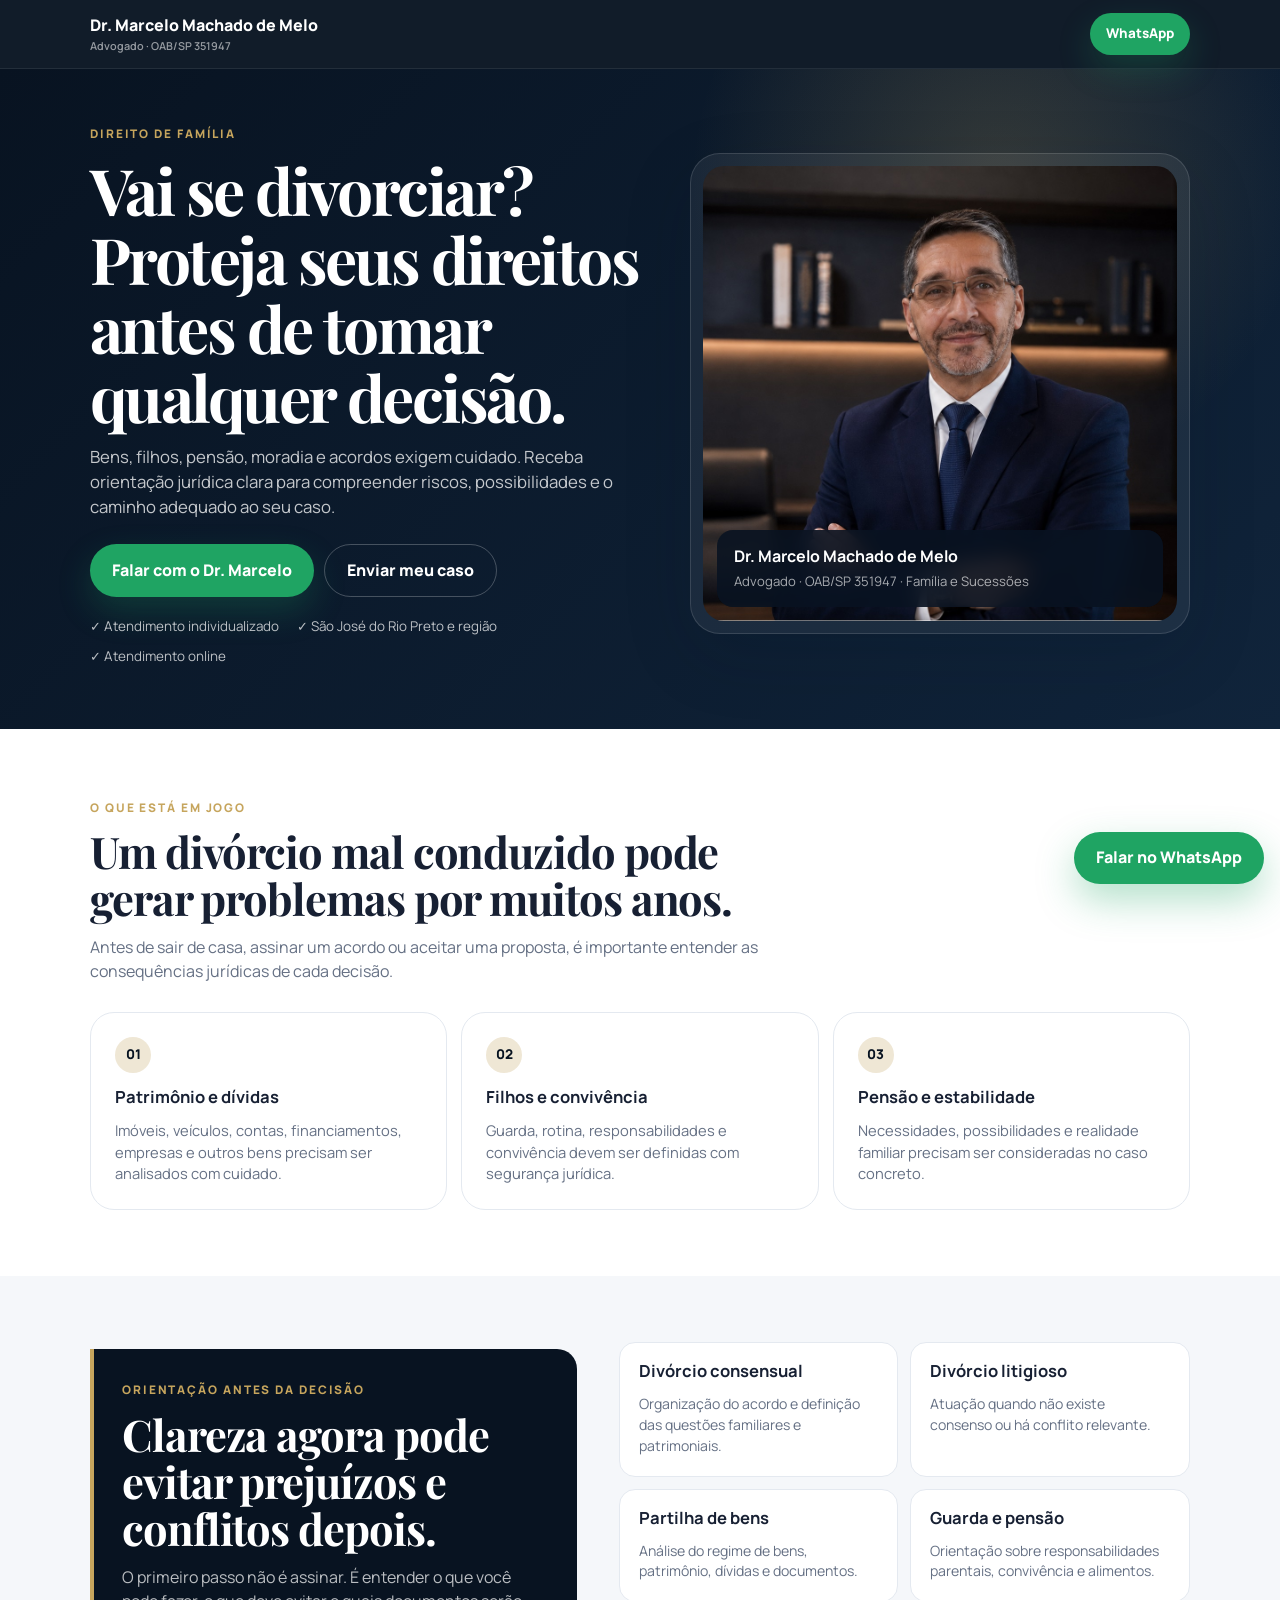
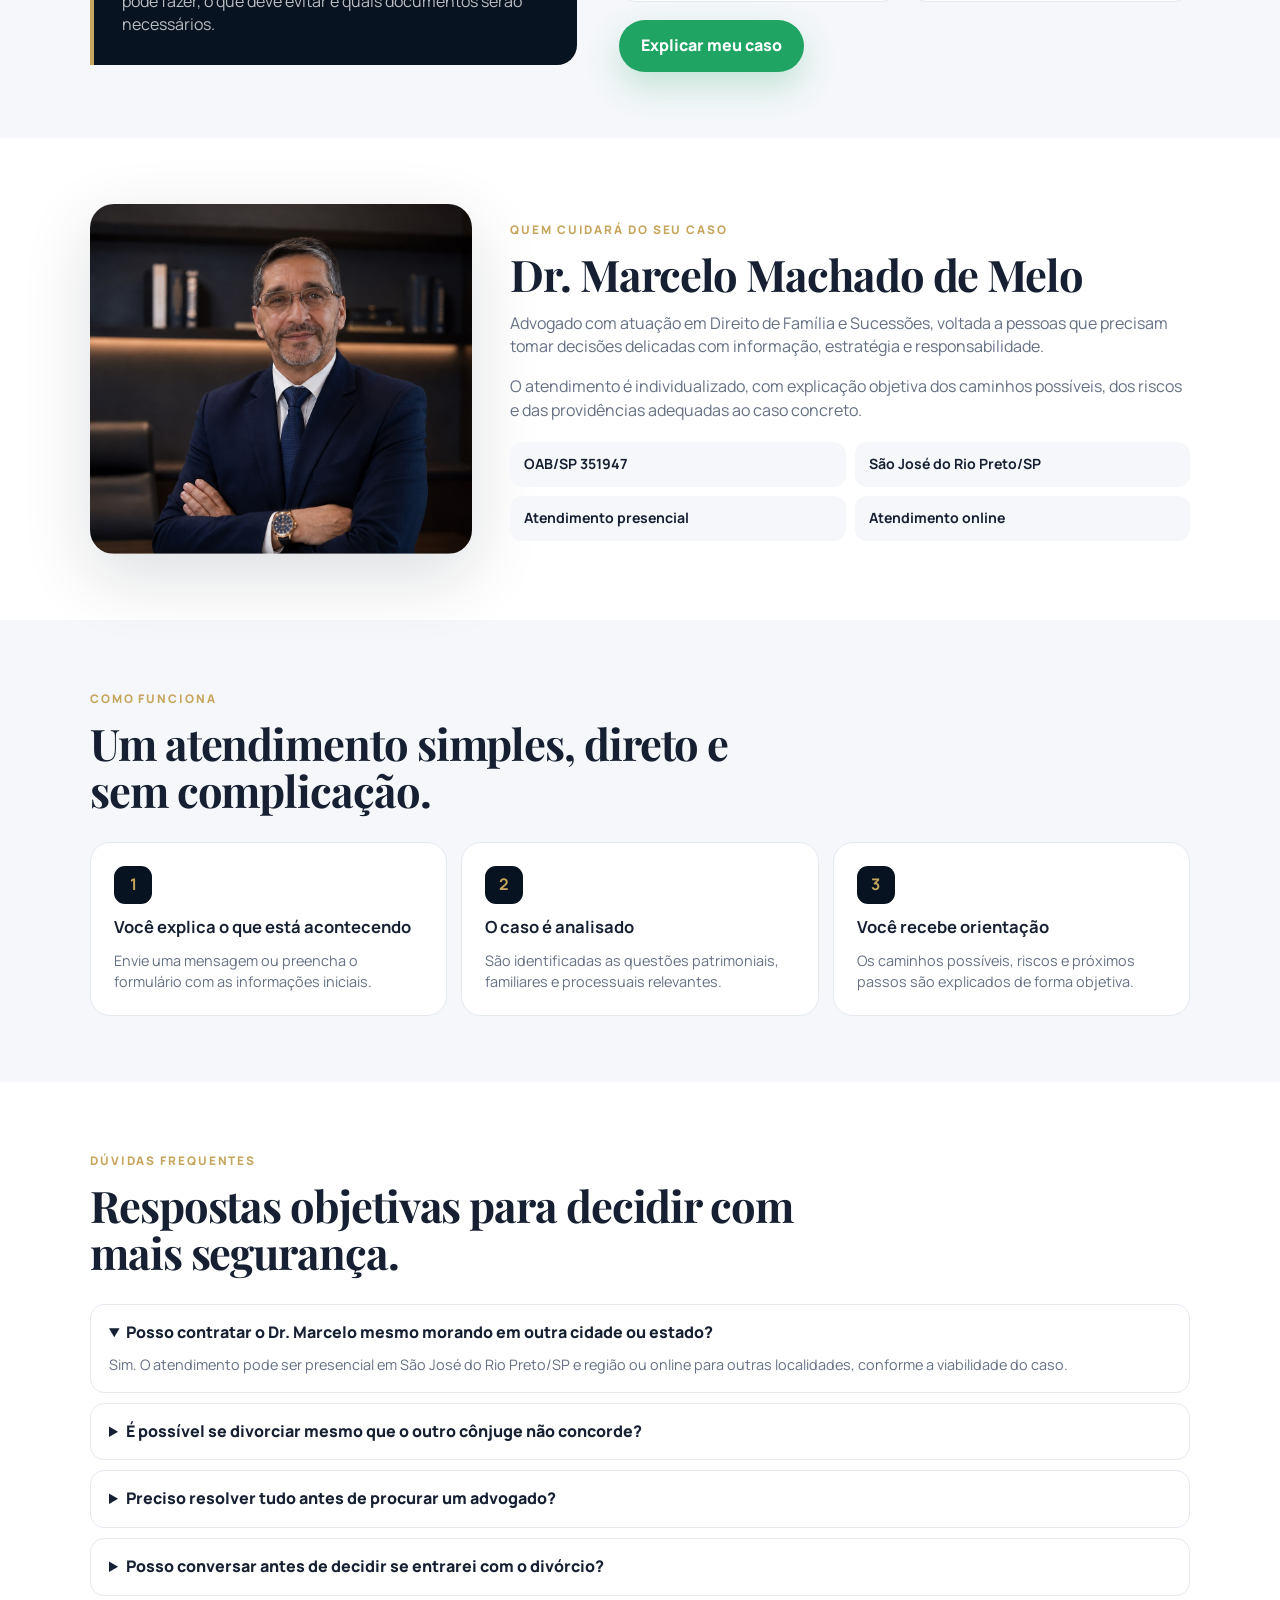
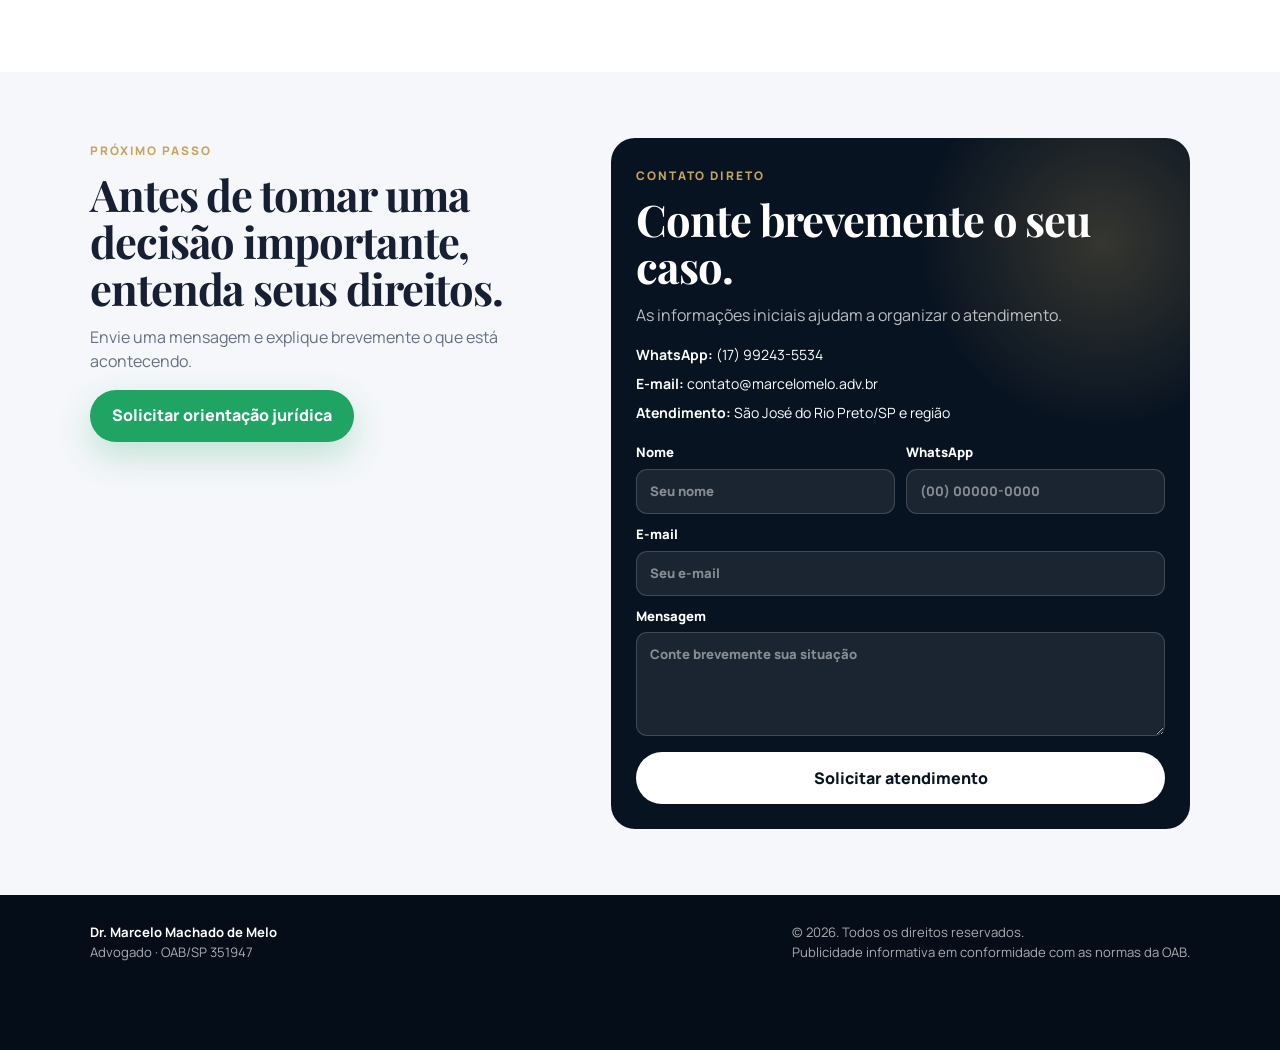
==== commit 2b12b834: "index.html" ====
--- a/index.html
+++ b/index.html
@@ -4,23 +4,20 @@
   <meta charset="UTF-8">
   <meta http-equiv="X-UA-Compatible" content="IE=edge">
   <meta name="viewport" content="width=device-width, initial-scale=1.0">
-
   <title>Advogado para Divórcio em São José do Rio Preto/SP | Dr. Marcelo Machado de Melo</title>
-  <meta name="description" content="Orientação jurídica em divórcio consensual e litigioso, partilha de bens, guarda e pensão alimentícia em São José do Rio Preto/SP e atendimento online.">
+  <meta name="description" content="Atuação em divórcio consensual e litigioso, partilha de bens, guarda e pensão alimentícia. Atendimento em São José do Rio Preto/SP e online.">
   <meta name="robots" content="index, follow">
   <link rel="canonical" href="https://marcelomelo.adv.br/divorcio">
-  <meta name="theme-color" content="#071426">
-
+  <meta name="theme-color" content="#081321">
   <meta property="og:type" content="website">
   <meta property="og:title" content="Advogado para Divórcio em São José do Rio Preto/SP">
-  <meta property="og:description" content="Orientação jurídica clara e responsável para atravessar o divórcio com mais segurança.">
+  <meta property="og:description" content="Orientação jurídica clara e estratégica para decisões importantes no divórcio.">
   <meta property="og:image" content="https://marcelomelo.adv.br/images/dr-marcelo.jpg">
   <meta property="og:url" content="https://marcelomelo.adv.br/divorcio">
   <meta property="og:locale" content="pt_BR">
-
   <link rel="preconnect" href="https://fonts.googleapis.com">
   <link rel="preconnect" href="https://fonts.gstatic.com" crossorigin>
-  <link href="https://fonts.googleapis.com/css2?family=DM+Sans:wght@400;500;600;700&family=Playfair+Display:wght@600;700&display=swap" rel="stylesheet">
+  <link href="https://fonts.googleapis.com/css2?family=Manrope:wght@400;500;600;700;800&family=Playfair+Display:wght@600;700&display=swap" rel="stylesheet">
 
   <!-- Google tag (gtag.js) -->
   <script async src="https://www.googletagmanager.com/gtag/js?id=AW-18177757357"></script>
@@ -31,24 +28,18 @@
     gtag('config', 'AW-18177757357');
   </script>
 
-  <!-- Conversão Google Ads preservada nos 5 botões -->
+  <!-- Conversão Google Ads preservada -->
   <script>
     function gtag_report_conversion(url) {
-      var navigated = false;
       var callback = function () {
-        if (!navigated && typeof url !== 'undefined') {
-          navigated = true;
-          window.location.href = url;
-        }
+        if (typeof(url) !== 'undefined') window.location = url;
       };
-
       gtag('event', 'conversion', {
         'send_to': 'AW-18177757357/CXzCCM3Mss8cEK2h6ttD',
         'value': 1.0,
         'currency': 'BRL',
         'event_callback': callback
       });
-
       setTimeout(callback, 900);
       return false;
     }
@@ -62,541 +53,153 @@
     "url":"https://marcelomelo.adv.br/divorcio",
     "image":"https://marcelomelo.adv.br/images/dr-marcelo.jpg",
     "telephone":"+55 17 99243-5534",
-    "areaServed":"São José do Rio Preto e região, São Paulo, Brasil",
-    "description":"Atuação em Direito de Família e Sucessões, com orientação jurídica em divórcio, guarda, pensão alimentícia e partilha de bens."
+    "description":"Atuação em Direito de Família e Sucessões, com orientação jurídica em divórcio, guarda, pensão alimentícia e partilha de bens.",
+    "areaServed":"São José do Rio Preto e região, São Paulo, Brasil"
   }
   </script>
 
   <style>
-    :root{
-      --navy:#071426;
-      --navy2:#0d2038;
-      --ink:#172033;
-      --muted:#667085;
-      --line:#e5e9f0;
-      --soft:#f5f7fa;
-      --gold:#b89a55;
-      --green:#1fa463;
-      --green2:#168451;
-      --white:#fff;
-      --shadow:0 20px 60px rgba(7,20,38,.13);
-      --radius:22px;
-      --container:1080px;
-    }
-
-    *{box-sizing:border-box}
-    html{scroll-behavior:smooth}
-    body{
-      margin:0;
-      color:var(--ink);
-      background:#fff;
-      font-family:"DM Sans",Arial,sans-serif;
-      line-height:1.5;
-      -webkit-font-smoothing:antialiased;
-    }
-
-    img{display:block;max-width:100%}
-    a{text-decoration:none;color:inherit}
-    button,input,textarea{font:inherit}
-    .container{width:min(var(--container),calc(100% - 28px));margin:auto}
-    .eyebrow{
-      display:inline-block;
-      margin-bottom:10px;
-      color:var(--gold);
-      font-size:.73rem;
-      font-weight:700;
-      letter-spacing:.14em;
-      text-transform:uppercase;
-    }
-
-    h1,h2,h3{margin:0 0 12px;line-height:1.1}
-    h1,h2{font-family:"Playfair Display",Georgia,serif}
-    h1{font-size:clamp(2.25rem,5vw,4.25rem);letter-spacing:-.035em}
-    h2{font-size:clamp(1.7rem,3vw,2.65rem);letter-spacing:-.02em}
-    h3{font-size:1.03rem}
-    p{margin:0 0 15px;color:var(--muted)}
-
-    .btn{
-      display:inline-flex;
-      align-items:center;
-      justify-content:center;
-      min-height:50px;
-      padding:13px 20px;
-      border:0;
-      border-radius:999px;
-      font-weight:700;
-      text-align:center;
-      cursor:pointer;
-      transition:.2s;
-    }
-    .btn:hover{transform:translateY(-2px)}
-    .btn-green{background:var(--green);color:#fff;box-shadow:0 12px 28px rgba(31,164,99,.22)}
-    .btn-green:hover{background:var(--green2)}
-    .btn-outline{border:1px solid rgba(255,255,255,.25);color:#fff}
-    .btn-light{background:#fff;color:var(--navy)}
-
-    .topbar{
-      position:sticky;
-      top:0;
-      z-index:30;
-      background:rgba(7,20,38,.96);
-      border-bottom:1px solid rgba(255,255,255,.08);
-      backdrop-filter:blur(10px);
-    }
-    .nav{
-      min-height:66px;
-      display:flex;
-      align-items:center;
-      justify-content:space-between;
-      gap:16px;
-    }
-    .brand{color:#fff;font-weight:700}
-    .brand small{display:block;color:rgba(255,255,255,.58);font-size:.68rem;font-weight:500}
-    .nav .btn{min-height:42px;padding:9px 16px;font-size:.86rem}
-
-    .hero{
-      color:#fff;
-      background:
-        radial-gradient(circle at 80% 18%,rgba(184,154,85,.22),transparent 27%),
-        linear-gradient(135deg,var(--navy),var(--navy2));
-    }
-    .hero-grid{
-      min-height:600px;
-      display:grid;
-      grid-template-columns:1.08fr .92fr;
-      gap:48px;
-      align-items:center;
-      padding:54px 0 62px;
-    }
-    .hero-copy p{max-width:620px;color:rgba(255,255,255,.75);font-size:1.05rem}
-    .hero-actions{display:flex;gap:10px;flex-wrap:wrap;margin:23px 0 20px}
-    .trust{display:flex;gap:10px 18px;flex-wrap:wrap;color:rgba(255,255,255,.7);font-size:.84rem}
-    .photo{
-      position:relative;
-      padding:12px;
-      border:1px solid rgba(255,255,255,.13);
-      border-radius:28px;
-      background:rgba(255,255,255,.06);
-      box-shadow:var(--shadow);
-    }
-    .photo img{width:100%;height:440px;object-fit:cover;object-position:center top;border-radius:20px}
-    .photo-info{
-      position:absolute;
-      left:26px;
-      right:26px;
-      bottom:26px;
-      padding:14px 16px;
-      border-radius:15px;
-      background:rgba(7,20,38,.88);
-    }
-    .photo-info strong{display:block}
-    .photo-info span{font-size:.82rem;color:rgba(255,255,255,.65)}
-
-    .section{padding:66px 0}
-    .soft{background:var(--soft)}
-    .section-head{max-width:720px;margin-bottom:26px}
-
-    .cards{
-      display:grid;
-      grid-template-columns:repeat(3,1fr);
-      gap:14px;
-    }
-    .card{
-      padding:23px;
-      border:1px solid var(--line);
-      border-radius:var(--radius);
-      background:#fff;
-    }
-    .card p{font-size:.92rem;margin-bottom:0}
-    .num{
-      display:grid;
-      place-items:center;
-      width:34px;height:34px;
-      margin-bottom:14px;
-      border-radius:50%;
-      background:#efe8d8;
-      color:var(--navy);
-      font-weight:700;
-      font-size:.86rem;
-    }
-
-    .split{
-      display:grid;
-      grid-template-columns:.92fr 1.08fr;
-      gap:42px;
-      align-items:center;
-    }
-    .steps{display:grid;gap:11px}
-    .step{
-      display:grid;
-      grid-template-columns:40px 1fr;
-      gap:13px;
-      padding:16px;
-      border:1px solid var(--line);
-      border-radius:15px;
-      background:#fff;
-    }
-    .step b{
-      display:grid;
-      place-items:center;
-      width:38px;height:38px;
-      border-radius:11px;
-      color:var(--gold);
-      background:var(--navy);
-    }
-    .step p{margin:2px 0 0;font-size:.88rem}
-
-    .about{
-      display:grid;
-      grid-template-columns:.7fr 1.3fr;
-      gap:38px;
-      align-items:center;
-    }
-    .about img{
-      width:100%;
-      height:350px;
-      object-fit:cover;
-      object-position:center top;
-      border-radius:24px;
-      box-shadow:var(--shadow);
-    }
-    .checks{display:grid;grid-template-columns:repeat(2,1fr);gap:9px;margin-top:18px}
-    .check{padding:12px 14px;border-radius:12px;background:var(--soft);font-size:.88rem;font-weight:600}
-
-    .cta{
-      padding:38px 28px;
-      border-radius:28px;
-      text-align:center;
-      color:#fff;
-      background:
-        radial-gradient(circle at 85% 20%,rgba(184,154,85,.24),transparent 24%),
-        var(--navy);
-    }
-    .cta p{max-width:640px;margin:0 auto 20px;color:rgba(255,255,255,.7)}
-
-    details{
-      margin-bottom:10px;
-      padding:16px 18px;
-      border:1px solid var(--line);
-      border-radius:14px;
-      background:#fff;
-    }
-    summary{cursor:pointer;font-weight:700}
-    details p{margin:11px 0 0;font-size:.9rem}
-
-    .contact-grid{
-      display:grid;
-      grid-template-columns:.9fr 1.1fr;
-      gap:30px;
-      align-items:start;
-    }
-    .contact-box{
-      padding:25px;
-      border-radius:22px;
-      color:#fff;
-      background:var(--navy);
-    }
-    .contact-box p{color:rgba(255,255,255,.7)}
-    .contact-list{display:grid;gap:9px;margin-top:17px;font-size:.88rem}
-    form{
-      display:grid;
-      grid-template-columns:1fr 1fr;
-      gap:12px;
-      padding:24px;
-      border:1px solid var(--line);
-      border-radius:22px;
-      background:#fff;
-    }
-    form label{font-size:.84rem;font-weight:700}
-    form label.full{grid-column:1/-1}
-    input,textarea{
-      width:100%;
-      margin-top:6px;
-      padding:12px 13px;
-      border:1px solid #d7dde7;
-      border-radius:11px;
-      outline:none;
-    }
-    textarea{resize:vertical;min-height:95px}
-    form .btn{grid-column:1/-1;width:100%}
-
-    footer{
-      padding:28px 0 88px;
-      color:rgba(255,255,255,.68);
-      background:#050e1b;
-      font-size:.82rem;
-    }
-    .footer-grid{display:flex;justify-content:space-between;gap:24px}
-    footer strong{color:#fff}
-
-    .float{
-      position:fixed;
-      right:16px;
-      bottom:16px;
-      z-index:40;
-      min-width:165px;
-      box-shadow:0 14px 36px rgba(31,164,99,.3);
-    }
-
-    @media(max-width:860px){
-      .hero-grid,.split,.about,.contact-grid{grid-template-columns:1fr}
-      .cards{grid-template-columns:1fr}
-      .hero-grid{min-height:auto;gap:28px}
-      .photo{max-width:520px;margin:auto}
-      .photo img{height:390px}
-      .about img{height:330px}
-    }
-
-    @media(max-width:600px){
-      .container{width:min(100% - 20px,var(--container))}
-      .nav{min-height:62px}
-      .brand{font-size:.87rem}
-      .brand small{font-size:.62rem}
-      .nav .btn{padding:8px 12px;font-size:.78rem}
-      .hero-grid{padding:34px 0 50px}
-      h1{font-size:2.35rem}
-      h2{font-size:1.85rem}
-      .hero-copy p{font-size:.95rem}
-      .hero-actions{display:grid}
-      .hero-actions .btn{width:100%}
-      .photo img{height:340px}
-      .photo-info{left:21px;right:21px;bottom:21px}
-      .section{padding:50px 0}
-      .cards{gap:10px}
-      .card{padding:18px}
-      .split{gap:26px}
-      .about{gap:24px}
-      .about img{height:290px}
-      .checks{grid-template-columns:1fr}
-      form{grid-template-columns:1fr;padding:18px}
-      form label.full,form .btn{grid-column:auto}
-      .cta{padding:30px 20px}
-      .footer-grid{display:grid}
-      .float{left:10px;right:10px;bottom:10px;width:auto}
-    }
+    :root{--navy:#081321;--navy2:#10243b;--ink:#172033;--muted:#657084;--soft:#f5f7fa;--line:#e4e9f0;--gold:#c6a55d;--green:#1fa463;--green2:#168451;--white:#fff;--radius:24px;--shadow:0 22px 70px rgba(8,19,33,.14);--container:1100px}
+    *{box-sizing:border-box}html{scroll-behavior:smooth}body{margin:0;color:var(--ink);background:#fff;font-family:"Manrope",Arial,sans-serif;line-height:1.48;-webkit-font-smoothing:antialiased}img{display:block;max-width:100%}a{text-decoration:none;color:inherit}button,input,textarea{font:inherit}.container{width:min(var(--container),calc(100% - 28px));margin:auto}
+    h1,h2,h3{margin:0 0 14px;line-height:1.08}h1,h2{font-family:"Playfair Display",Georgia,serif}h1{font-size:clamp(2.5rem,5vw,4.7rem);letter-spacing:-.04em}h2{font-size:clamp(1.85rem,3.4vw,3rem);letter-spacing:-.025em}h3{font-size:1.04rem}p{margin:0 0 16px;color:var(--muted)}
+    .eyebrow{display:inline-block;margin-bottom:12px;color:var(--gold);font-size:.74rem;font-weight:800;letter-spacing:.16em;text-transform:uppercase}
+    .btn{display:inline-flex;align-items:center;justify-content:center;min-height:52px;padding:14px 22px;border:0;border-radius:999px;font-weight:800;text-align:center;cursor:pointer;transition:.2s ease}.btn:hover{transform:translateY(-2px)}.btn-green{color:#fff;background:var(--green);box-shadow:0 14px 34px rgba(31,164,99,.24)}.btn-green:hover{background:var(--green2)}.btn-ghost{color:#fff;border:1px solid rgba(255,255,255,.24)}.btn-light{color:var(--navy);background:#fff}
+    .topbar{position:sticky;top:0;z-index:40;background:rgba(8,19,33,.96);border-bottom:1px solid rgba(255,255,255,.08);backdrop-filter:blur(10px)}.nav{min-height:68px;display:flex;align-items:center;justify-content:space-between;gap:16px}.brand{color:#fff;font-weight:800}.brand small{display:block;color:rgba(255,255,255,.56);font-size:.68rem;font-weight:600}.nav .btn{min-height:42px;padding:9px 16px;font-size:.84rem}
+    .hero{color:#fff;overflow:hidden;background:radial-gradient(circle at 78% 17%,rgba(198,165,93,.22),transparent 27%),linear-gradient(135deg,var(--navy),var(--navy2))}.hero-grid{min-height:610px;display:grid;grid-template-columns:1.05fr .95fr;gap:48px;align-items:center;padding:52px 0 62px}.hero-copy p{max-width:660px;color:rgba(255,255,255,.76);font-size:1.05rem}.hero-actions{display:flex;flex-wrap:wrap;gap:10px;margin:24px 0 20px}.trust{display:flex;flex-wrap:wrap;gap:10px 18px;color:rgba(255,255,255,.72);font-size:.84rem}.hero-photo{position:relative;padding:12px;border-radius:30px;border:1px solid rgba(255,255,255,.13);background:rgba(255,255,255,.06);box-shadow:var(--shadow)}.hero-photo img{width:100%;height:455px;object-fit:cover;object-position:center top;border-radius:21px}.hero-badge{position:absolute;left:26px;right:26px;bottom:26px;padding:15px 17px;border-radius:16px;background:rgba(8,19,33,.88);backdrop-filter:blur(10px)}.hero-badge strong{display:block}.hero-badge span{font-size:.82rem;color:rgba(255,255,255,.64)}
+    .section{padding:66px 0}.soft{background:var(--soft)}.section-head{max-width:720px;margin-bottom:28px}.cards{display:grid;grid-template-columns:repeat(3,1fr);gap:14px}.card{padding:24px;border:1px solid var(--line);border-radius:var(--radius);background:#fff}.card p{margin-bottom:0;font-size:.92rem}.num{display:grid;place-items:center;width:36px;height:36px;margin-bottom:15px;border-radius:50%;color:var(--navy);background:#efe7d5;font-size:.84rem;font-weight:800}
+    .split{display:grid;grid-template-columns:.92fr 1.08fr;gap:42px;align-items:center}.quote{padding:28px;border-left:4px solid var(--gold);border-radius:0 20px 20px 0;color:#fff;background:var(--navy)}.quote p{color:rgba(255,255,255,.72);margin-bottom:0}.services{display:grid;grid-template-columns:repeat(2,1fr);gap:12px}.service{padding:19px;border:1px solid var(--line);border-radius:16px;background:#fff}.service p{margin-bottom:0;font-size:.88rem}
+    .authority{display:grid;grid-template-columns:.72fr 1.28fr;gap:38px;align-items:center}.authority img{width:100%;height:350px;object-fit:cover;object-position:center top;border-radius:24px;box-shadow:var(--shadow)}.meta{display:grid;grid-template-columns:repeat(2,1fr);gap:9px;margin-top:20px}.meta div{padding:12px 14px;border-radius:12px;background:var(--soft);font-size:.88rem;font-weight:700}
+    .steps{display:grid;grid-template-columns:repeat(3,1fr);gap:14px}.step{padding:23px;border-radius:20px;border:1px solid var(--line);background:#fff}.step b{display:grid;place-items:center;width:38px;height:38px;margin-bottom:14px;border-radius:11px;color:var(--gold);background:var(--navy)}.step p{margin-bottom:0;font-size:.9rem}
+    details{margin-bottom:10px;padding:16px 18px;border:1px solid var(--line);border-radius:14px;background:#fff}summary{cursor:pointer;font-weight:800}details p{margin:10px 0 0;font-size:.9rem}
+    .final-grid{display:grid;grid-template-columns:.92fr 1.08fr;gap:28px;align-items:start}.contact-box{padding:25px;border-radius:24px;color:#fff;background:radial-gradient(circle at 85% 15%,rgba(198,165,93,.24),transparent 24%),var(--navy)}.contact-box p{color:rgba(255,255,255,.72)}.contact-list{display:grid;gap:8px;margin:17px 0 20px;font-size:.88rem}form{display:grid;grid-template-columns:1fr 1fr;gap:11px;margin-top:18px}label{font-size:.82rem;font-weight:800}label.full{grid-column:1/-1}input,textarea{width:100%;margin-top:6px;padding:12px 13px;border:1px solid rgba(255,255,255,.16);border-radius:11px;color:#fff;background:rgba(255,255,255,.08);outline:none}input::placeholder,textarea::placeholder{color:rgba(255,255,255,.48)}textarea{resize:vertical;min-height:90px}form .btn{grid-column:1/-1;width:100%}
+    footer{padding:28px 0 88px;color:rgba(255,255,255,.66);background:#050d18;font-size:.82rem}.footer-grid{display:flex;justify-content:space-between;gap:24px}footer strong{color:#fff}.float{position:fixed;right:16px;bottom:16px;z-index:50;min-width:168px;box-shadow:0 16px 38px rgba(31,164,99,.34)}
+    @media(max-width:880px){.hero-grid,.split,.authority,.final-grid{grid-template-columns:1fr}.cards,.steps{grid-template-columns:1fr}.hero-grid{min-height:auto;gap:28px}.hero-photo{max-width:520px;margin:auto}.hero-photo img{height:390px}.services{grid-template-columns:1fr}.authority img{height:330px}}
+    @media(max-width:600px){.container{width:min(var(--container),calc(100% - 20px))}.nav{min-height:62px}.brand{font-size:.87rem}.brand small{font-size:.61rem}.nav .btn{padding:8px 12px;font-size:.77rem}.hero-grid{padding:34px 0 50px}h1{font-size:2.35rem}h2{font-size:1.82rem}.hero-copy p{font-size:.95rem}.hero-actions{display:grid}.hero-actions .btn{width:100%}.hero-photo img{height:335px}.hero-badge{left:21px;right:21px;bottom:21px}.section{padding:48px 0}.cards,.steps{gap:10px}.card,.step{padding:18px}.authority{gap:24px}.authority img{height:285px}.meta{grid-template-columns:1fr}.final-grid{gap:20px}form{grid-template-columns:1fr}label.full,form .btn{grid-column:auto}.footer-grid{display:grid}.float{left:10px;right:10px;bottom:10px;width:auto}}
   </style>
 </head>
-
 <body>
   <header class="topbar">
     <div class="container nav">
-      <a class="brand" href="#inicio">
-        Dr. Marcelo Machado de Melo
-        <small>Direito de Família e Sucessões</small>
-      </a>
-
-      <!-- BOTÃO 1/5 -->
-      <a class="btn btn-green"
-         href="https://wa.me/5517992435534?text=Ol%C3%A1%2C%20Dr.%20Marcelo.%20preciso%20de%20orienta%C3%A7%C3%A3o%20sobre%20div%C3%B3rcio."
-         onclick="return gtag_report_conversion(this.href);">WhatsApp</a>
+      <a class="brand" href="#inicio">Dr. Marcelo Machado de Melo<small>Advogado · OAB/SP 351947</small></a>
+      <a class="btn btn-green" href="https://wa.me/5517992435534?text=Ol%C3%A1%2C%20Dr.%20Marcelo.%20preciso%20de%20orienta%C3%A7%C3%A3o%20sobre%20div%C3%B3rcio." onclick="return gtag_report_conversion(this.href);">WhatsApp</a>
     </div>
   </header>
 
   <main id="inicio">
-    <!-- TELA 1 -->
     <section class="hero">
       <div class="container hero-grid">
         <div class="hero-copy">
-          <span class="eyebrow">Advocacia em Direito de Família</span>
-          <h1>Seu divórcio precisa de clareza, estratégia e segurança.</h1>
-          <p>
-            Antes de decidir sobre bens, filhos, pensão ou moradia, receba orientação jurídica
-            para compreender seus direitos e os caminhos possíveis.
-          </p>
-
+          <span class="eyebrow">Direito de Família</span>
+          <h1>Vai se divorciar? Proteja seus direitos antes de tomar qualquer decisão.</h1>
+          <p>Bens, filhos, pensão, moradia e acordos exigem cuidado. Receba orientação jurídica clara para compreender riscos, possibilidades e o caminho adequado ao seu caso.</p>
           <div class="hero-actions">
-            <!-- BOTÃO 2/5 -->
-            <a class="btn btn-green"
-               href="https://wa.me/5517992435534?text=Ol%C3%A1%2C%20Dr.%20Marcelo.%20preciso%20de%20orienta%C3%A7%C3%A3o%20sobre%20div%C3%B3rcio."
-               onclick="return gtag_report_conversion(this.href);">Conversar com o Dr. Marcelo</a>
-            <a class="btn btn-outline" href="#contato">Enviar meu caso</a>
+            <a class="btn btn-green" href="https://wa.me/5517992435534?text=Ol%C3%A1%2C%20Dr.%20Marcelo.%20preciso%20de%20orienta%C3%A7%C3%A3o%20sobre%20div%C3%B3rcio." onclick="return gtag_report_conversion(this.href);">Falar com o Dr. Marcelo</a>
+            <a class="btn btn-ghost" href="#contato">Enviar meu caso</a>
           </div>
-
-          <div class="trust">
-            <span>✓ Atendimento individualizado</span>
-            <span>✓ Presencial e online</span>
-            <span>✓ Comunicação clara</span>
-          </div>
-        </div>
-
-        <div class="photo">
-          <img src="images/dr-marcelo.jpg" alt="Dr. Marcelo Machado de Melo, advogado">
-          <div class="photo-info">
-            <strong>Dr. Marcelo Machado de Melo</strong>
-            <span>Advogado — Família e Sucessões</span>
-          </div>
-        </div>
-      </div>
-    </section>
-
-    <!-- TELA 2 -->
+          <div class="trust"><span>✓ Atendimento individualizado</span><span>✓ São José do Rio Preto e região</span><span>✓ Atendimento online</span></div>
+        </div>
+        <div class="hero-photo">
+          <img src="images/dr-marcelo.jpg" alt="Dr. Marcelo Machado de Melo">
+          <div class="hero-badge"><strong>Dr. Marcelo Machado de Melo</strong><span>Advogado · OAB/SP 351947 · Família e Sucessões</span></div>
+        </div>
+      </div>
+    </section>
+
     <section class="section">
       <div class="container">
         <div class="section-head">
-          <span class="eyebrow">Antes de formalizar</span>
-          <h2>Três pontos que precisam ser avaliados no divórcio.</h2>
-        </div>
-
+          <span class="eyebrow">O que está em jogo</span>
+          <h2>Um divórcio mal conduzido pode gerar problemas por muitos anos.</h2>
+          <p>Antes de sair de casa, assinar um acordo ou aceitar uma proposta, é importante entender as consequências jurídicas de cada decisão.</p>
+        </div>
         <div class="cards">
-          <article class="card">
-            <span class="num">01</span>
-            <h3>Partilha de bens e dívidas</h3>
-            <p>Imóveis, veículos, contas, empresas, financiamentos e demais questões patrimoniais.</p>
-          </article>
-          <article class="card">
-            <span class="num">02</span>
-            <h3>Guarda e convivência</h3>
-            <p>Responsabilidades parentais e rotina de convivência com os filhos.</p>
-          </article>
-          <article class="card">
-            <span class="num">03</span>
-            <h3>Pensão alimentícia</h3>
-            <p>Análise das necessidades, possibilidades e particularidades da família.</p>
-          </article>
-        </div>
-      </div>
-    </section>
-
-    <!-- TELA 3 -->
+          <article class="card"><span class="num">01</span><h3>Patrimônio e dívidas</h3><p>Imóveis, veículos, contas, financiamentos, empresas e outros bens precisam ser analisados com cuidado.</p></article>
+          <article class="card"><span class="num">02</span><h3>Filhos e convivência</h3><p>Guarda, rotina, responsabilidades e convivência devem ser definidas com segurança jurídica.</p></article>
+          <article class="card"><span class="num">03</span><h3>Pensão e estabilidade</h3><p>Necessidades, possibilidades e realidade familiar precisam ser consideradas no caso concreto.</p></article>
+        </div>
+      </div>
+    </section>
+
     <section class="section soft">
       <div class="container split">
+        <div class="quote"><span class="eyebrow">Orientação antes da decisão</span><h2>Clareza agora pode evitar prejuízos e conflitos depois.</h2><p>O primeiro passo não é assinar. É entender o que você pode fazer, o que deve evitar e quais documentos serão necessários.</p></div>
         <div>
-          <span class="eyebrow">Como funciona</span>
-          <h2>Orientação objetiva desde o primeiro contato.</h2>
-          <p>
-            Você relata sua situação, recebe informações iniciais sobre os caminhos possíveis
-            e entende quais documentos e providências podem ser necessários.
-          </p>
-
-          <!-- BOTÃO 3/5 -->
-          <a class="btn btn-green"
-             href="https://wa.me/5517992435534?text=Ol%C3%A1%2C%20Dr.%20Marcelo.%20quero%20entender%20como%20funciona%20o%20div%C3%B3rcio."
-             onclick="return gtag_report_conversion(this.href);">Explicar meu caso</a>
-        </div>
-
-        <div class="steps">
-          <div class="step">
-            <b>1</b>
-            <div><h3>Primeiro contato</h3><p>Você explica brevemente o que está acontecendo.</p></div>
+          <div class="services">
+            <article class="service"><h3>Divórcio consensual</h3><p>Organização do acordo e definição das questões familiares e patrimoniais.</p></article>
+            <article class="service"><h3>Divórcio litigioso</h3><p>Atuação quando não existe consenso ou há conflito relevante.</p></article>
+            <article class="service"><h3>Partilha de bens</h3><p>Análise do regime de bens, patrimônio, dívidas e documentos.</p></article>
+            <article class="service"><h3>Guarda e pensão</h3><p>Orientação sobre responsabilidades parentais, convivência e alimentos.</p></article>
           </div>
-          <div class="step">
-            <b>2</b>
-            <div><h3>Análise inicial</h3><p>São identificadas as principais questões do caso.</p></div>
-          </div>
-          <div class="step">
-            <b>3</b>
-            <div><h3>Orientação</h3><p>Você compreende os próximos passos possíveis.</p></div>
-          </div>
-        </div>
-      </div>
-    </section>
-
-    <!-- TELA 4 -->
+          <div style="margin-top:18px"><a class="btn btn-green" href="https://wa.me/5517992435534?text=Ol%C3%A1%2C%20Dr.%20Marcelo.%20quero%20explicar%20meu%20caso%20de%20div%C3%B3rcio." onclick="return gtag_report_conversion(this.href);">Explicar meu caso</a></div>
+        </div>
+      </div>
+    </section>
+
     <section class="section">
-      <div class="container about">
+      <div class="container authority">
         <img src="images/dr-marcelo.jpg" alt="Dr. Marcelo Machado de Melo" loading="lazy">
         <div>
-          <span class="eyebrow">Sobre o advogado</span>
+          <span class="eyebrow">Quem cuidará do seu caso</span>
           <h2>Dr. Marcelo Machado de Melo</h2>
-          <p>
-            Atuação em Direito de Família e Sucessões, com atendimento individualizado,
-            clareza na comunicação e respeito às particularidades de cada caso.
-          </p>
-          <div class="checks">
-            <div class="check">✓ Atendimento humanizado</div>
-            <div class="check">✓ Explicações objetivas</div>
-            <div class="check">✓ Presencial e online</div>
-            <div class="check">✓ Estratégia para o caso concreto</div>
-          </div>
-        </div>
-      </div>
-    </section>
-
-    <!-- TELA 5 -->
-    <section class="section">
-      <div class="container cta">
-        <span class="eyebrow">Converse antes de decidir</span>
-        <h2>Entenda seus direitos antes de assinar acordos ou deixar o imóvel.</h2>
-        <p>
-          Uma orientação individual ajuda a avaliar riscos, documentos e soluções adequadas.
-        </p>
-
-        <!-- BOTÃO 4/5 -->
-        <a class="btn btn-light"
-           href="https://wa.me/5517992435534?text=Ol%C3%A1%2C%20Dr.%20Marcelo.%20gostaria%20de%20orienta%C3%A7%C3%A3o%20sobre%20div%C3%B3rcio."
-           onclick="return gtag_report_conversion(this.href);">Solicitar orientação jurídica</a>
-      </div>
-    </section>
-
-    <!-- TELA 6 -->
+          <p>Advogado com atuação em Direito de Família e Sucessões, voltada a pessoas que precisam tomar decisões delicadas com informação, estratégia e responsabilidade.</p>
+          <p>O atendimento é individualizado, com explicação objetiva dos caminhos possíveis, dos riscos e das providências adequadas ao caso concreto.</p>
+          <div class="meta"><div>OAB/SP 351947</div><div>São José do Rio Preto/SP</div><div>Atendimento presencial</div><div>Atendimento online</div></div>
+        </div>
+      </div>
+    </section>
+
     <section class="section soft">
       <div class="container">
-        <div class="section-head">
-          <span class="eyebrow">Dúvidas frequentes</span>
-          <h2>Informações iniciais sobre divórcio.</h2>
-        </div>
-
-        <details open>
-          <summary>Posso contratar o Dr. Marcelo mesmo morando em outra cidade ou estado?</summary>
-          <p>Sim. O atendimento pode ser presencial em São José do Rio Preto/SP e região ou online para outras localidades.</p>
-        </details>
-        <details>
-          <summary>É possível se divorciar mesmo que o outro cônjuge não concorde?</summary>
-          <p>Sim. O divórcio pode ser requerido sem a concordância da outra parte.</p>
-        </details>
-        <details>
-          <summary>Quanto tempo demora um divórcio?</summary>
-          <p>O prazo varia conforme acordo, filhos menores, partilha, documentos e procedimento aplicável.</p>
-        </details>
-        <details>
-          <summary>Como funciona a divisão dos bens?</summary>
-          <p>A partilha depende do regime de bens e das circunstâncias patrimoniais do casal.</p>
-        </details>
-      </div>
-    </section>
-
-    <!-- TELAS 7 E 8, conforme tamanho do celular -->
-    <section class="section" id="contato">
-      <div class="container contact-grid">
+        <div class="section-head"><span class="eyebrow">Como funciona</span><h2>Um atendimento simples, direto e sem complicação.</h2></div>
+        <div class="steps">
+          <article class="step"><b>1</b><h3>Você explica o que está acontecendo</h3><p>Envie uma mensagem ou preencha o formulário com as informações iniciais.</p></article>
+          <article class="step"><b>2</b><h3>O caso é analisado</h3><p>São identificadas as questões patrimoniais, familiares e processuais relevantes.</p></article>
+          <article class="step"><b>3</b><h3>Você recebe orientação</h3><p>Os caminhos possíveis, riscos e próximos passos são explicados de forma objetiva.</p></article>
+        </div>
+      </div>
+    </section>
+
+    <section class="section">
+      <div class="container">
+        <div class="section-head"><span class="eyebrow">Dúvidas frequentes</span><h2>Respostas objetivas para decidir com mais segurança.</h2></div>
+        <details open><summary>Posso contratar o Dr. Marcelo mesmo morando em outra cidade ou estado?</summary><p>Sim. O atendimento pode ser presencial em São José do Rio Preto/SP e região ou online para outras localidades, conforme a viabilidade do caso.</p></details>
+        <details><summary>É possível se divorciar mesmo que o outro cônjuge não concorde?</summary><p>Sim. O divórcio pode ser requerido sem a concordância da outra parte, observadas as particularidades do caso.</p></details>
+        <details><summary>Preciso resolver tudo antes de procurar um advogado?</summary><p>Não. A orientação jurídica serve justamente para organizar documentos, dúvidas e decisões antes de qualquer providência importante.</p></details>
+        <details><summary>Posso conversar antes de decidir se entrarei com o divórcio?</summary><p>Sim. O primeiro contato serve para compreender a situação e avaliar os caminhos jurídicos possíveis.</p></details>
+      </div>
+    </section>
+
+    <section class="section soft" id="contato">
+      <div class="container final-grid">
+        <div>
+          <span class="eyebrow">Próximo passo</span>
+          <h2>Antes de tomar uma decisão importante, entenda seus direitos.</h2>
+          <p>Envie uma mensagem e explique brevemente o que está acontecendo.</p>
+          <a class="btn btn-green" href="https://wa.me/5517992435534?text=Ol%C3%A1%2C%20Dr.%20Marcelo.%20gostaria%20de%20orienta%C3%A7%C3%A3o%20sobre%20meu%20div%C3%B3rcio." onclick="return gtag_report_conversion(this.href);">Solicitar orientação jurídica</a>
+        </div>
         <div class="contact-box">
-          <span class="eyebrow">Contato</span>
-          <h2>Conte brevemente o que está acontecendo.</h2>
+          <span class="eyebrow">Contato direto</span>
+          <h2>Conte brevemente o seu caso.</h2>
           <p>As informações iniciais ajudam a organizar o atendimento.</p>
-          <div class="contact-list">
-            <span><strong>WhatsApp:</strong> (17) 99243-5534</span>
-            <span><strong>E-mail:</strong> contato@marcelomelo.adv.br</span>
-            <span><strong>Atendimento:</strong> São José do Rio Preto/SP e região</span>
-            <span><strong>Online:</strong> outras cidades e estados</span>
-          </div>
-        </div>
-
-        <form action="https://formsubmit.co/contato@marcelomelo.adv.br" method="POST">
-          <input type="hidden" name="_subject" value="Novo contato - Landing Page Divórcio">
-          <input type="hidden" name="_captcha" value="false">
-          <input type="hidden" name="_template" value="table">
-          <input type="hidden" name="_next" value="https://marcelomelo.adv.br/obrigado.html">
-
-          <label>Nome<input type="text" name="nome" required placeholder="Seu nome"></label>
-          <label>WhatsApp<input type="tel" name="telefone" required placeholder="(00) 00000-0000"></label>
-          <label class="full">E-mail<input type="email" name="email" placeholder="Seu e-mail"></label>
-          <label class="full">Mensagem<textarea name="mensagem" rows="4" placeholder="Conte brevemente sua situação"></textarea></label>
-          <button class="btn btn-green" type="submit">Solicitar atendimento</button>
-        </form>
+          <div class="contact-list"><span><strong>WhatsApp:</strong> (17) 99243-5534</span><span><strong>E-mail:</strong> contato@marcelomelo.adv.br</span><span><strong>Atendimento:</strong> São José do Rio Preto/SP e região</span></div>
+          <form action="https://formsubmit.co/contato@marcelomelo.adv.br" method="POST">
+            <input type="hidden" name="_subject" value="Novo contato - Landing Page Divórcio">
+            <input type="hidden" name="_captcha" value="false">
+            <input type="hidden" name="_template" value="table">
+            <input type="hidden" name="_next" value="https://marcelomelo.adv.br/obrigado.html">
+            <label>Nome<input type="text" name="nome" required placeholder="Seu nome"></label>
+            <label>WhatsApp<input type="tel" name="telefone" required placeholder="(00) 00000-0000"></label>
+            <label class="full">E-mail<input type="email" name="email" placeholder="Seu e-mail"></label>
+            <label class="full">Mensagem<textarea name="mensagem" rows="4" placeholder="Conte brevemente sua situação"></textarea></label>
+            <button class="btn btn-light" type="submit">Solicitar atendimento</button>
+          </form>
+        </div>
       </div>
     </section>
   </main>
 
-  <footer>
-    <div class="container footer-grid">
-      <div><strong>Dr. Marcelo Machado de Melo</strong><br>Direito de Família e Sucessões</div>
-      <div>© 2026. Todos os direitos reservados.<br>Publicidade informativa em conformidade com as normas da OAB.</div>
-    </div>
-  </footer>
-
-  <!-- BOTÃO 5/5 -->
-  <a class="btn btn-green float"
-     href="https://wa.me/5517992435534?text=Ol%C3%A1%2C%20Dr.%20Marcelo.%20preciso%20de%20orienta%C3%A7%C3%A3o%20sobre%20div%C3%B3rcio."
-     aria-label="Conversar pelo WhatsApp"
-     onclick="return gtag_report_conversion(this.href);">Falar no WhatsApp</a>
+  <footer><div class="container footer-grid"><div><strong>Dr. Marcelo Machado de Melo</strong><br>Advogado · OAB/SP 351947</div><div>© 2026. Todos os direitos reservados.<br>Publicidade informativa em conformidade com as normas da OAB.</div></div></footer>
+
+  <a class="btn btn-green float" href="https://wa.me/5517992435534?text=Ol%C3%A1%2C%20Dr.%20Marcelo.%20preciso%20de%20orienta%C3%A7%C3%A3o%20sobre%20div%C3%B3rcio." aria-label="Conversar pelo WhatsApp" onclick="return gtag_report_conversion(this.href);">Falar no WhatsApp</a>
 </body>
 </html>
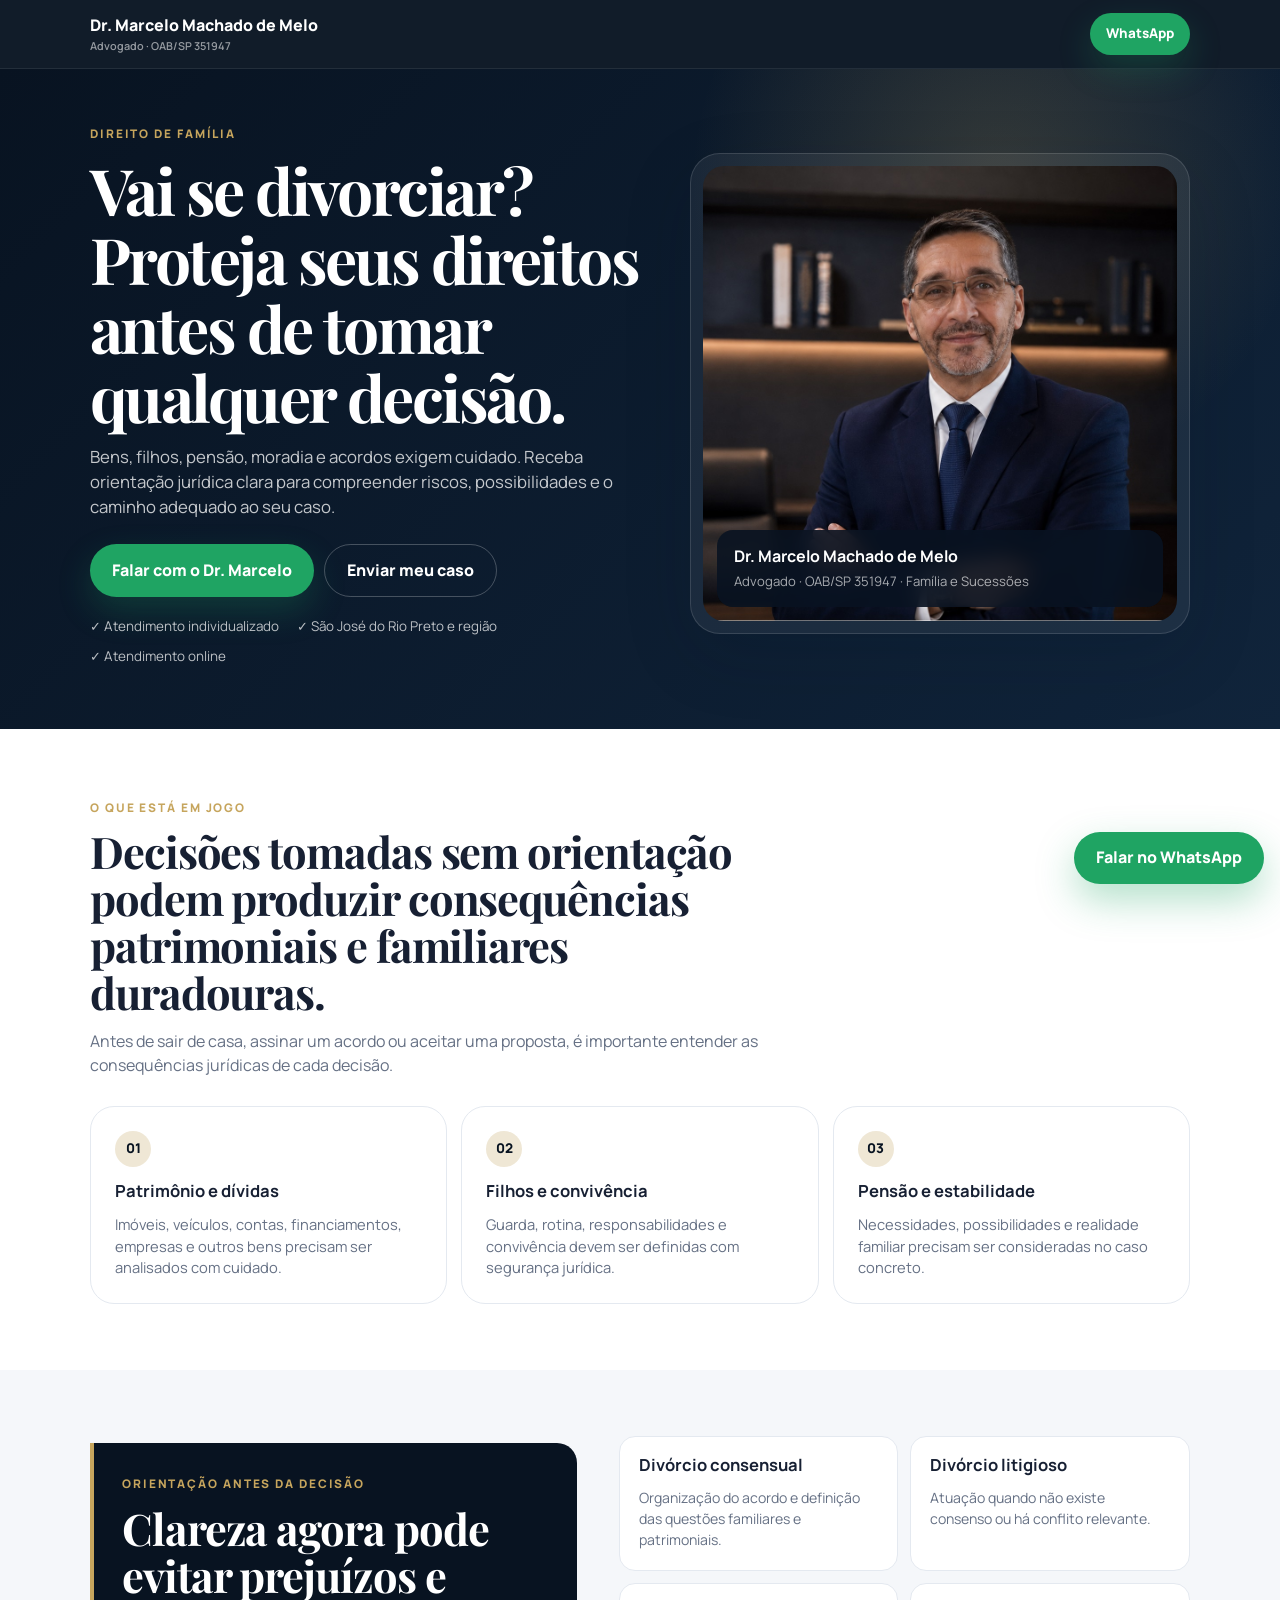
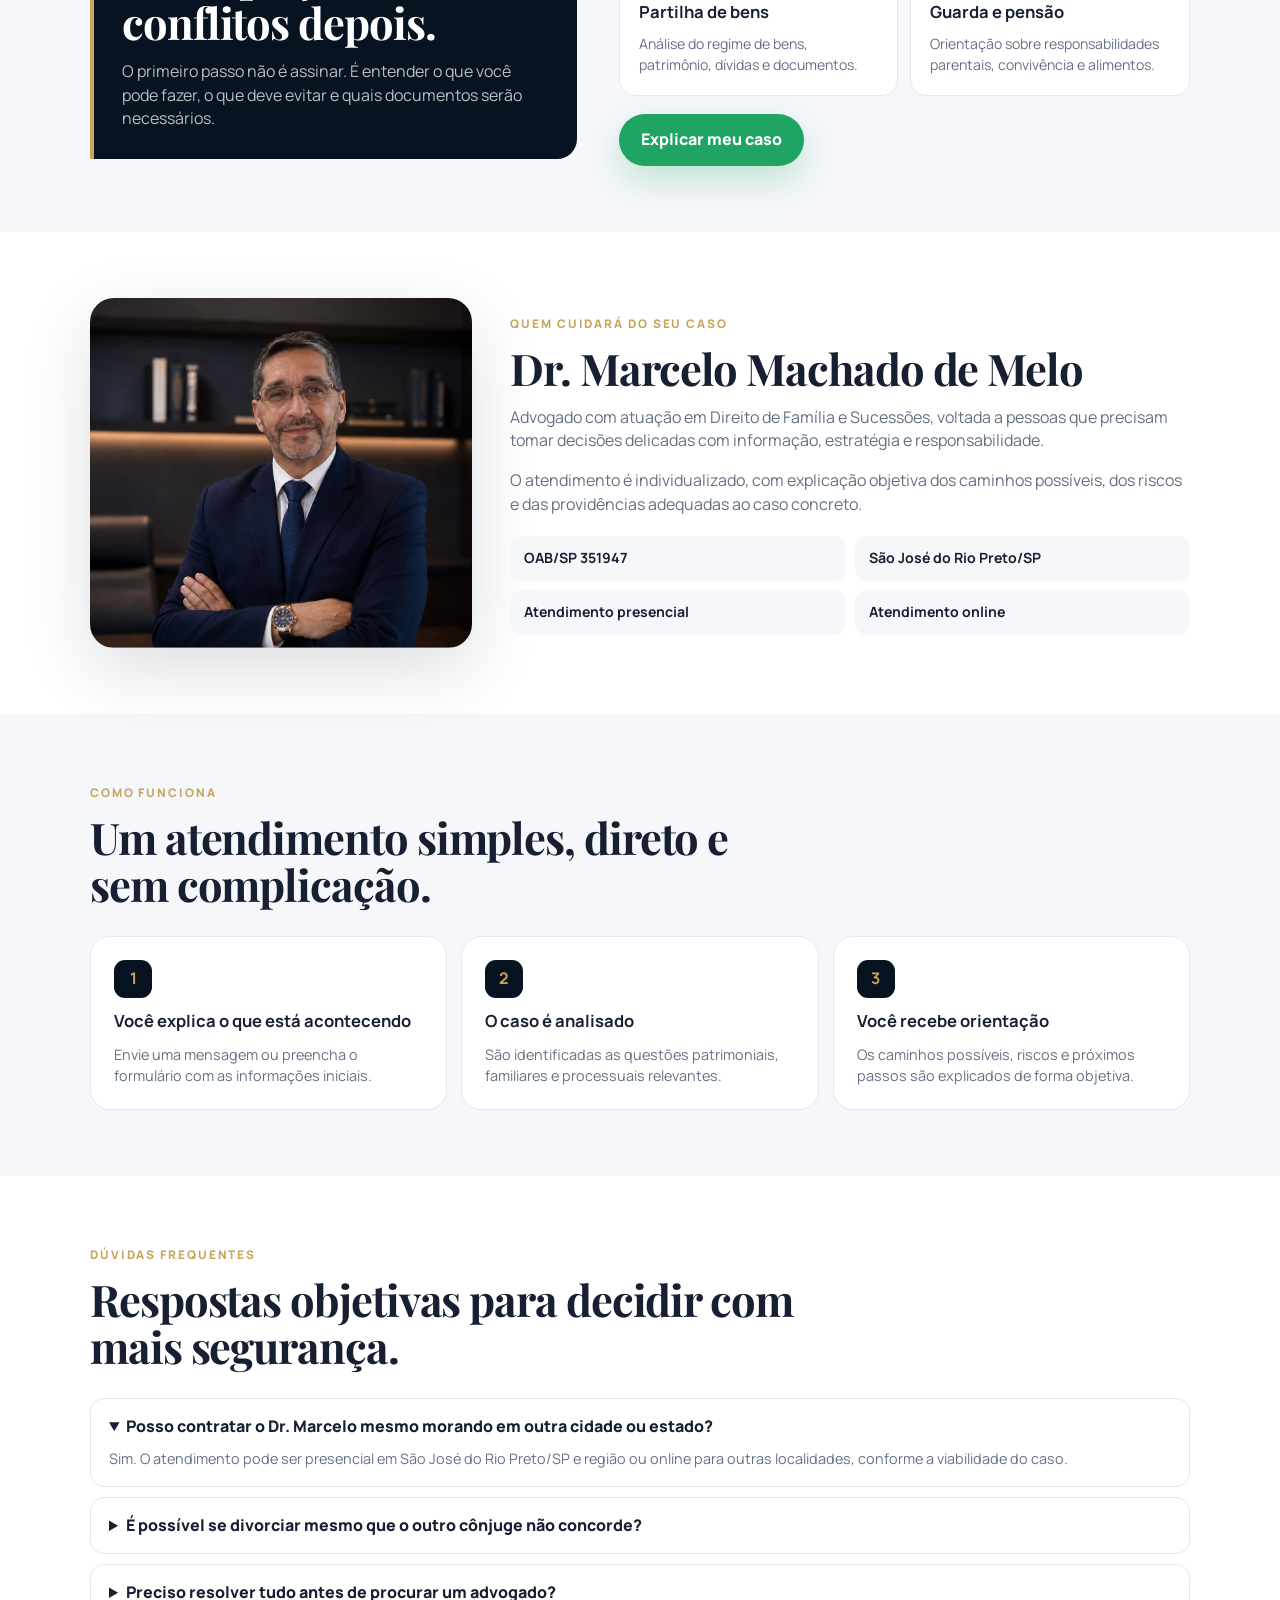
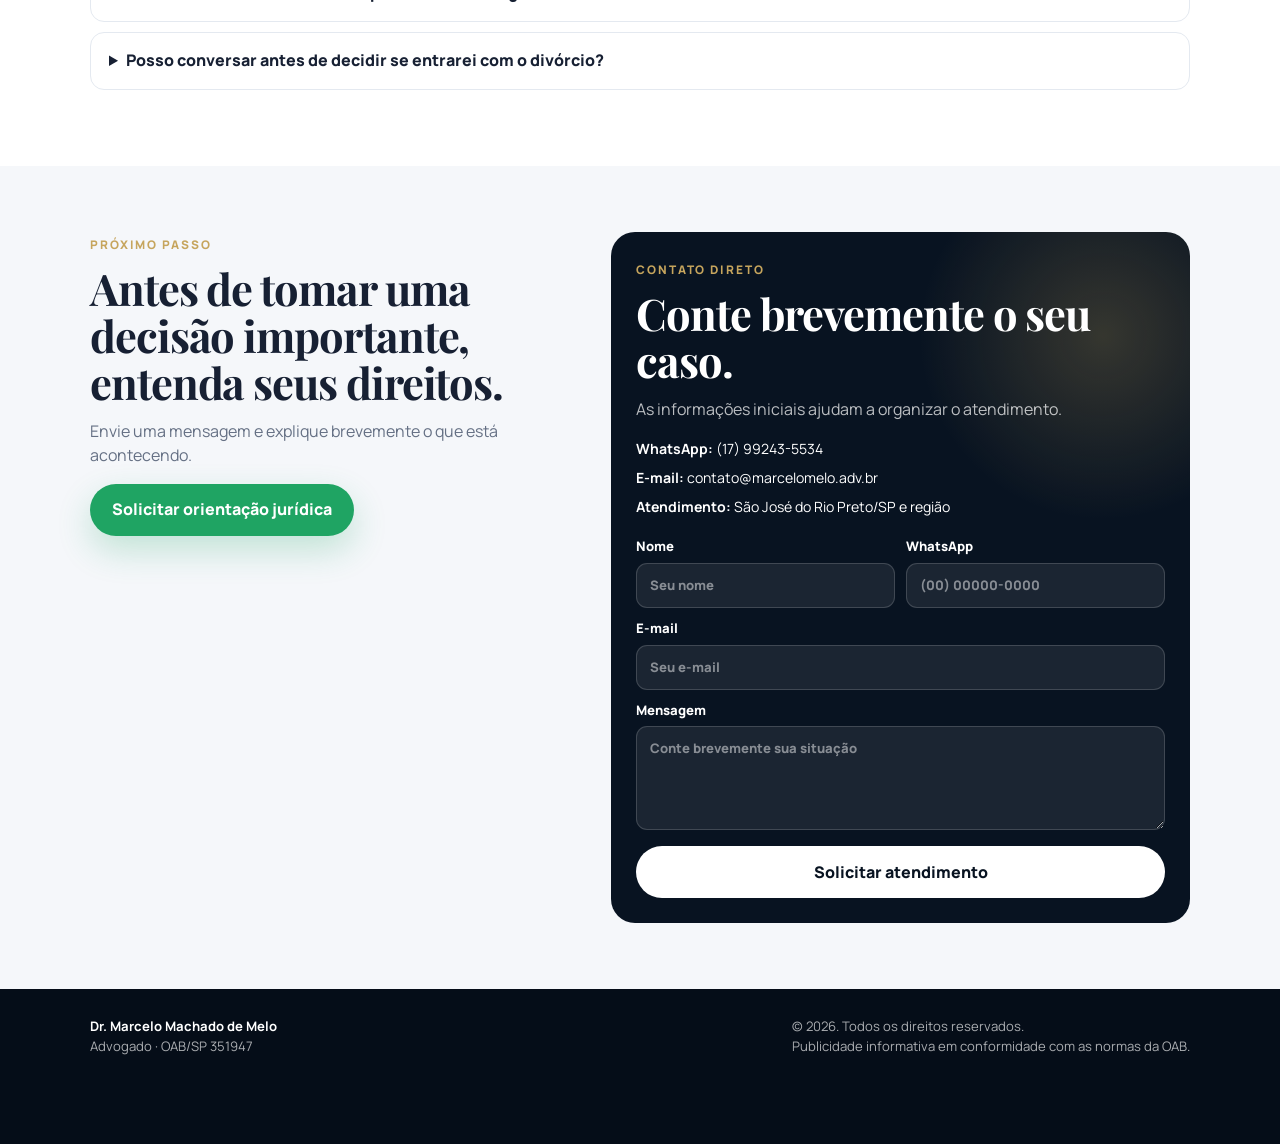
==== commit b8b09bfe: "index.html" ====
--- a/index.html
+++ b/index.html
@@ -109,7 +109,7 @@
       <div class="container">
         <div class="section-head">
           <span class="eyebrow">O que está em jogo</span>
-          <h2>Um divórcio mal conduzido pode gerar problemas por muitos anos.</h2>
+          <h2>Decisões tomadas sem orientação podem produzir consequências patrimoniais e familiares duradouras.</h2>
           <p>Antes de sair de casa, assinar um acordo ou aceitar uma proposta, é importante entender as consequências jurídicas de cada decisão.</p>
         </div>
         <div class="cards">
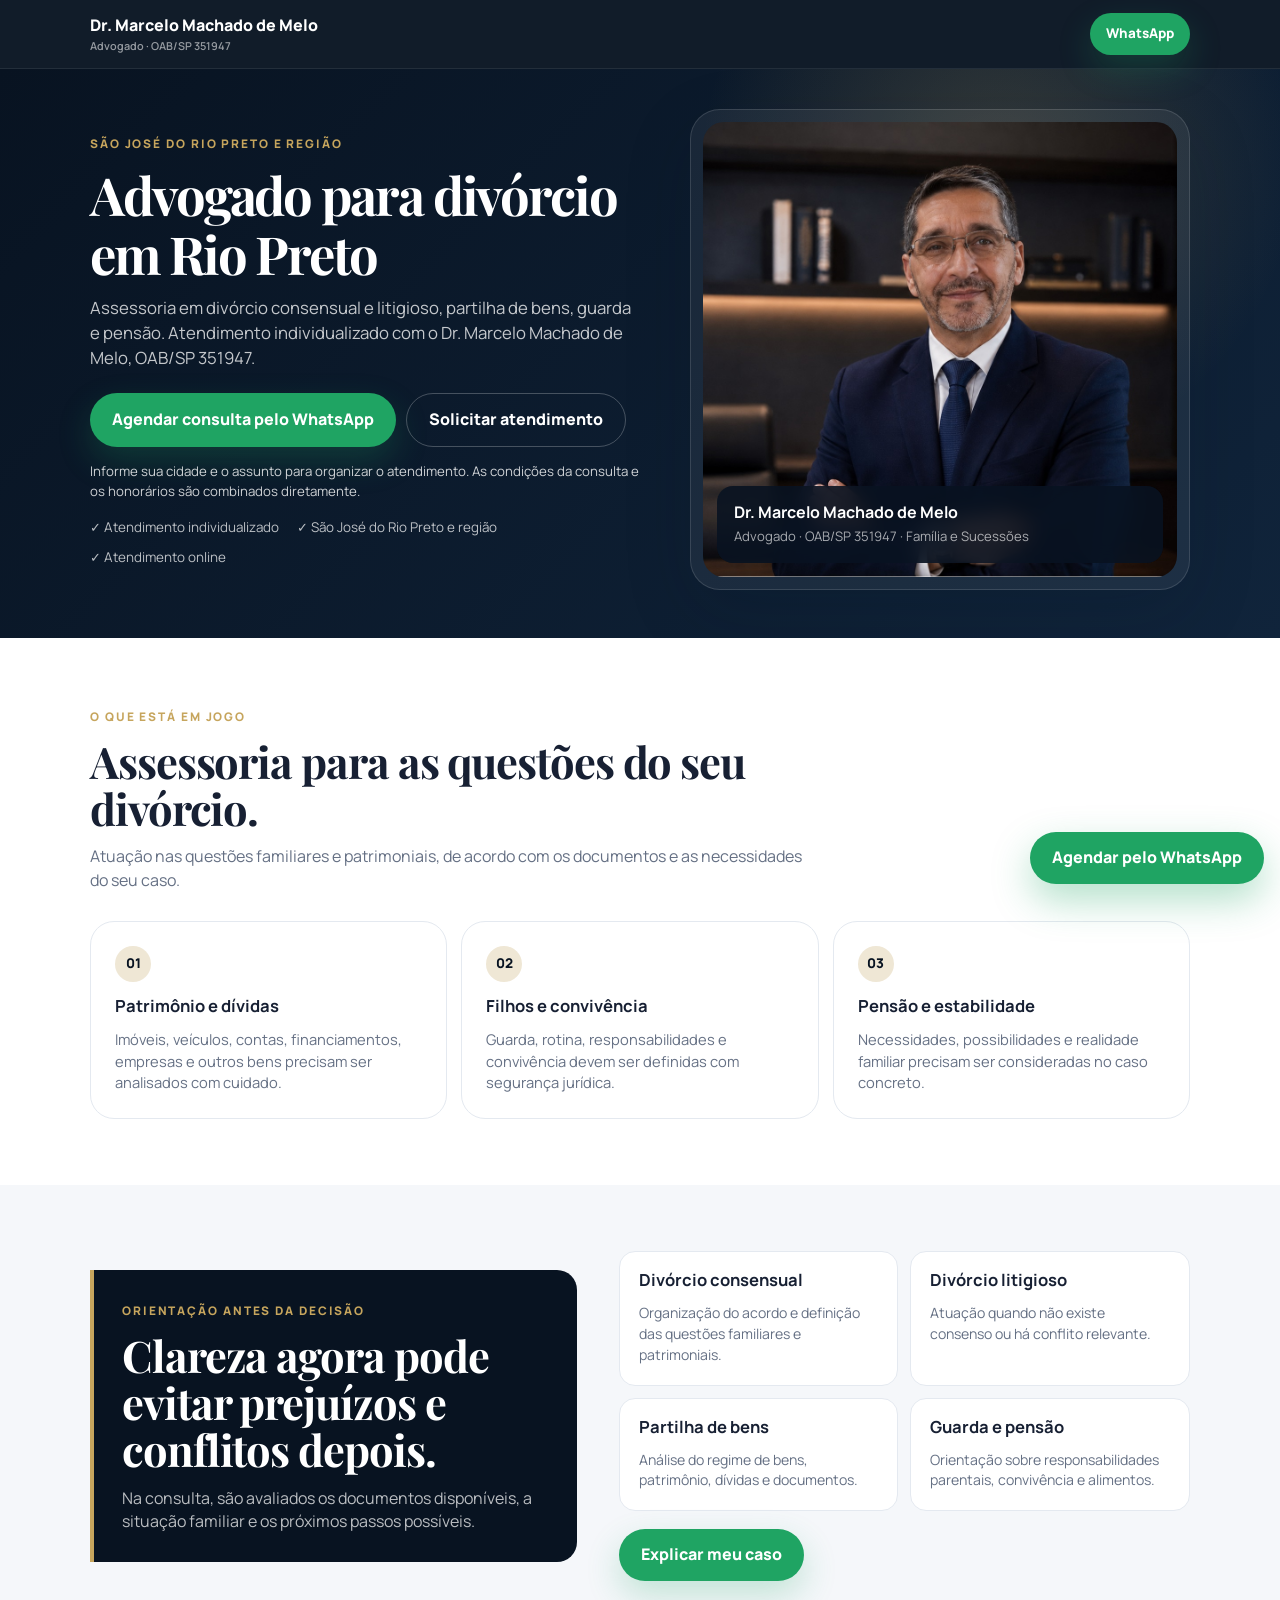
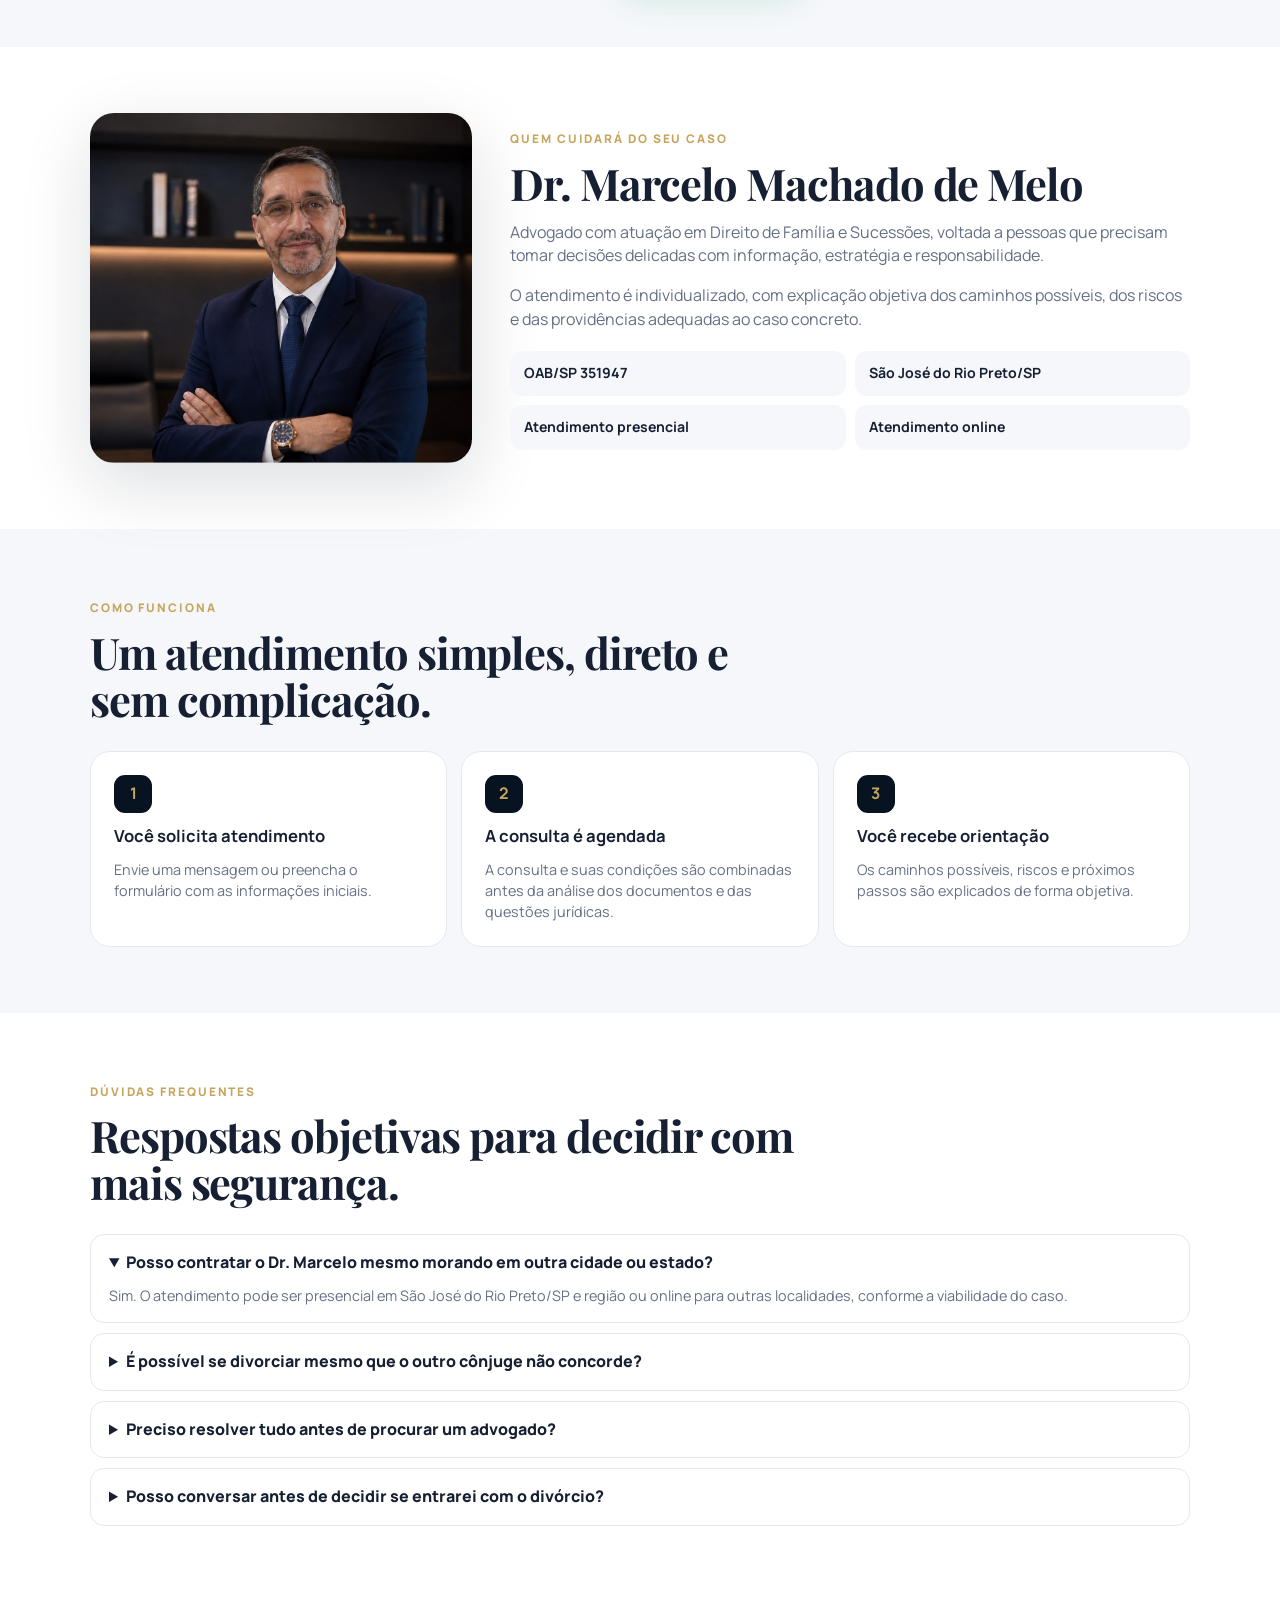
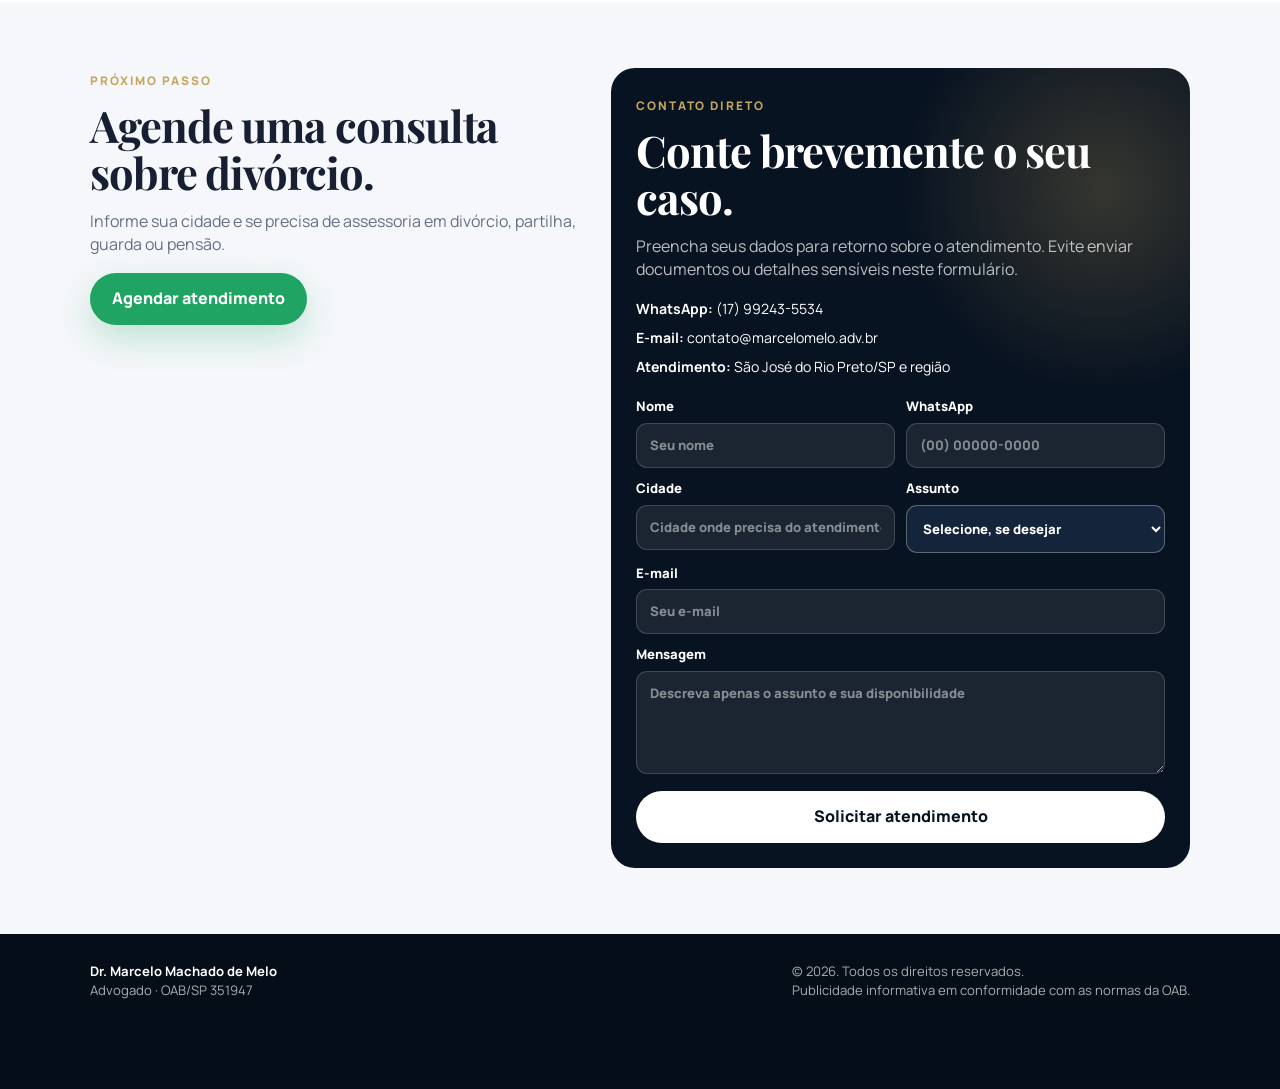
==== commit 514079d8: "index.html" ====
--- a/index.html
+++ b/index.html
@@ -7,17 +7,17 @@
   <title>Advogado para Divórcio em São José do Rio Preto/SP | Dr. Marcelo Machado de Melo</title>
   <meta name="description" content="Atuação em divórcio consensual e litigioso, partilha de bens, guarda e pensão alimentícia. Atendimento em São José do Rio Preto/SP e online.">
   <meta name="robots" content="index, follow">
-  <link rel="canonical" href="https://marcelomelo.adv.br/divorcio">
+  <link rel="canonical" href="https://marcelomelo.adv.br/divorcio.html">
   <meta name="theme-color" content="#081321">
   <meta property="og:type" content="website">
   <meta property="og:title" content="Advogado para Divórcio em São José do Rio Preto/SP">
   <meta property="og:description" content="Orientação jurídica clara e estratégica para decisões importantes no divórcio.">
   <meta property="og:image" content="https://marcelomelo.adv.br/images/dr-marcelo.jpg">
-  <meta property="og:url" content="https://marcelomelo.adv.br/divorcio">
+  <meta property="og:url" content="https://marcelomelo.adv.br/divorcio.html">
   <meta property="og:locale" content="pt_BR">
   <link rel="preconnect" href="https://fonts.googleapis.com">
   <link rel="preconnect" href="https://fonts.gstatic.com" crossorigin>
-  <link href="https://fonts.googleapis.com/css2?family=Manrope:wght@400;500;600;700;800&family=Playfair+Display:wght@600;700&display=swap" rel="stylesheet">
+  <link href="https://fonts.googleapis.com/css2?family=Manrope:wght@400;600;700;800&family=Playfair+Display:wght@600;700&display=swap" rel="stylesheet">
 
   <!-- Google tag (gtag.js) -->
   <script async src="https://www.googletagmanager.com/gtag/js?id=AW-18177757357"></script>
@@ -28,24 +28,7 @@
     gtag('config', 'AW-18177757357');
   </script>
 
-  <!-- Conversão Google Ads preservada -->
-  <script>
-    function gtag_report_conversion(url) {
-      var callback = function () {
-        if (typeof(url) !== 'undefined') window.location = url;
-      };
-      gtag('event', 'conversion', {
-        'send_to': 'AW-18177757357/CXzCCM3Mss8cEK2h6ttD',
-        'value': 1.0,
-        'currency': 'BRL',
-        'event_callback': callback
-      });
-      setTimeout(callback, 900);
-      return false;
-    }
-  </script>
-
-  <script type="application/ld+json">
+<script type="application/ld+json">
   {
     "@context":"https://schema.org",
     "@type":"LegalService",
@@ -75,13 +58,26 @@
     footer{padding:28px 0 88px;color:rgba(255,255,255,.66);background:#050d18;font-size:.82rem}.footer-grid{display:flex;justify-content:space-between;gap:24px}footer strong{color:#fff}.float{position:fixed;right:16px;bottom:16px;z-index:50;min-width:168px;box-shadow:0 16px 38px rgba(31,164,99,.34)}
     @media(max-width:880px){.hero-grid,.split,.authority,.final-grid{grid-template-columns:1fr}.cards,.steps{grid-template-columns:1fr}.hero-grid{min-height:auto;gap:28px}.hero-photo{max-width:520px;margin:auto}.hero-photo img{height:390px}.services{grid-template-columns:1fr}.authority img{height:330px}}
     @media(max-width:600px){.container{width:min(var(--container),calc(100% - 20px))}.nav{min-height:62px}.brand{font-size:.87rem}.brand small{font-size:.61rem}.nav .btn{padding:8px 12px;font-size:.77rem}.hero-grid{padding:34px 0 50px}h1{font-size:2.35rem}h2{font-size:1.82rem}.hero-copy p{font-size:.95rem}.hero-actions{display:grid}.hero-actions .btn{width:100%}.hero-photo img{height:335px}.hero-badge{left:21px;right:21px;bottom:21px}.section{padding:48px 0}.cards,.steps{gap:10px}.card,.step{padding:18px}.authority{gap:24px}.authority img{height:285px}.meta{grid-template-columns:1fr}.final-grid{gap:20px}form{grid-template-columns:1fr}label.full,form .btn{grid-column:auto}.footer-grid{display:grid}.float{left:10px;right:10px;bottom:10px;width:auto}}
+
+    /* Leitura e navegação em telas pequenas e por teclado. */
+    .hero h1{font-size:clamp(2.2rem,4.1vw,3.65rem);line-height:1.12;max-width:650px}
+    .hero-grid{min-height:540px;padding:40px 0 48px}
+    .hero-copy .contact-note{font-size:.83rem;line-height:1.55;color:rgba(255,255,255,.8);max-width:580px}
+    .hero-actions{margin:22px 0 14px}
+    :focus-visible{outline:3px solid #d6b46a;outline-offset:4px}
+    input:focus-visible,textarea:focus-visible,select:focus-visible{outline:3px solid #d6b46a;outline-offset:2px}
+    select{font:inherit;width:100%;min-height:48px;margin-top:6px;padding:12px;border:1px solid rgba(255,255,255,.3);border-radius:11px;color:#fff;background:#14253b}
+    #contato{scroll-margin-top:90px}
+    .brand{min-width:0}.hero-copy,.hero-photo,.contact-box{min-width:0}
+    @media(max-width:600px){.hero-grid{padding:28px 0 36px;gap:24px}.hero h1{font-size:2.15rem}.hero-photo{width:100%;max-width:360px}.hero-photo img{height:280px}.nav{gap:10px}.hero-actions .btn{font-size:.9rem;padding:13px 16px}.brand{font-size:.8rem}.brand small{font-size:.64rem}.hero-badge{left:20px;right:20px;bottom:20px;padding:12px}.hero-badge strong{font-size:.9rem}.hero-badge span{font-size:.75rem}body{padding-bottom:78px}footer{padding-bottom:30px}.float{bottom:calc(10px + env(safe-area-inset-bottom))}}
+    @media(prefers-reduced-motion:reduce){html{scroll-behavior:auto}.btn{transition:none}.btn:hover{transform:none}}
   </style>
 </head>
 <body>
   <header class="topbar">
     <div class="container nav">
       <a class="brand" href="#inicio">Dr. Marcelo Machado de Melo<small>Advogado · OAB/SP 351947</small></a>
-      <a class="btn btn-green" href="https://wa.me/5517992435534?text=Ol%C3%A1%2C%20Dr.%20Marcelo.%20preciso%20de%20orienta%C3%A7%C3%A3o%20sobre%20div%C3%B3rcio." onclick="return gtag_report_conversion(this.href);">WhatsApp</a>
+      <a class="btn btn-green" href="https://wa.me/5517992435534?text=Ol%C3%A1%2C%20Dr.%20Marcelo.%20preciso%20de%20orienta%C3%A7%C3%A3o%20sobre%20div%C3%B3rcio.">WhatsApp</a>
     </div>
   </header>
 
@@ -89,17 +85,18 @@
     <section class="hero">
       <div class="container hero-grid">
         <div class="hero-copy">
-          <span class="eyebrow">Direito de Família</span>
-          <h1>Vai se divorciar? Proteja seus direitos antes de tomar qualquer decisão.</h1>
-          <p>Bens, filhos, pensão, moradia e acordos exigem cuidado. Receba orientação jurídica clara para compreender riscos, possibilidades e o caminho adequado ao seu caso.</p>
+          <span class="eyebrow">São José do Rio Preto e região</span>
+          <h1>Advogado para divórcio em Rio Preto</h1>
+          <p>Assessoria em divórcio consensual e litigioso, partilha de bens, guarda e pensão. Atendimento individualizado com o Dr. Marcelo Machado de Melo, OAB/SP 351947.</p>
           <div class="hero-actions">
-            <a class="btn btn-green" href="https://wa.me/5517992435534?text=Ol%C3%A1%2C%20Dr.%20Marcelo.%20preciso%20de%20orienta%C3%A7%C3%A3o%20sobre%20div%C3%B3rcio." onclick="return gtag_report_conversion(this.href);">Falar com o Dr. Marcelo</a>
-            <a class="btn btn-ghost" href="#contato">Enviar meu caso</a>
+            <a class="btn btn-green" href="https://wa.me/5517992435534?text=Ol%C3%A1%2C%20Dr.%20Marcelo.%20preciso%20de%20orienta%C3%A7%C3%A3o%20sobre%20div%C3%B3rcio.">Agendar consulta pelo WhatsApp</a>
+            <a class="btn btn-ghost" href="#contato">Solicitar atendimento</a>
           </div>
+          <p class="contact-note">Informe sua cidade e o assunto para organizar o atendimento. As condições da consulta e os honorários são combinados diretamente.</p>
           <div class="trust"><span>✓ Atendimento individualizado</span><span>✓ São José do Rio Preto e região</span><span>✓ Atendimento online</span></div>
         </div>
         <div class="hero-photo">
-          <img src="images/dr-marcelo.jpg" alt="Dr. Marcelo Machado de Melo">
+          <img src="images/dr-marcelo.jpg" alt="Dr. Marcelo Machado de Melo, advogado em Rio Preto" width="520" height="455" fetchpriority="high" decoding="async">
           <div class="hero-badge"><strong>Dr. Marcelo Machado de Melo</strong><span>Advogado · OAB/SP 351947 · Família e Sucessões</span></div>
         </div>
       </div>
@@ -109,8 +106,8 @@
       <div class="container">
         <div class="section-head">
           <span class="eyebrow">O que está em jogo</span>
-          <h2>Decisões tomadas sem orientação podem produzir consequências patrimoniais e familiares duradouras.</h2>
-          <p>Antes de sair de casa, assinar um acordo ou aceitar uma proposta, é importante entender as consequências jurídicas de cada decisão.</p>
+          <h2>Assessoria para as questões do seu divórcio.</h2>
+          <p>Atuação nas questões familiares e patrimoniais, de acordo com os documentos e as necessidades do seu caso.</p>
         </div>
         <div class="cards">
           <article class="card"><span class="num">01</span><h3>Patrimônio e dívidas</h3><p>Imóveis, veículos, contas, financiamentos, empresas e outros bens precisam ser analisados com cuidado.</p></article>
@@ -122,7 +119,7 @@
 
     <section class="section soft">
       <div class="container split">
-        <div class="quote"><span class="eyebrow">Orientação antes da decisão</span><h2>Clareza agora pode evitar prejuízos e conflitos depois.</h2><p>O primeiro passo não é assinar. É entender o que você pode fazer, o que deve evitar e quais documentos serão necessários.</p></div>
+        <div class="quote"><span class="eyebrow">Orientação antes da decisão</span><h2>Clareza agora pode evitar prejuízos e conflitos depois.</h2><p>Na consulta, são avaliados os documentos disponíveis, a situação familiar e os próximos passos possíveis.</p></div>
         <div>
           <div class="services">
             <article class="service"><h3>Divórcio consensual</h3><p>Organização do acordo e definição das questões familiares e patrimoniais.</p></article>
@@ -130,14 +127,14 @@
             <article class="service"><h3>Partilha de bens</h3><p>Análise do regime de bens, patrimônio, dívidas e documentos.</p></article>
             <article class="service"><h3>Guarda e pensão</h3><p>Orientação sobre responsabilidades parentais, convivência e alimentos.</p></article>
           </div>
-          <div style="margin-top:18px"><a class="btn btn-green" href="https://wa.me/5517992435534?text=Ol%C3%A1%2C%20Dr.%20Marcelo.%20quero%20explicar%20meu%20caso%20de%20div%C3%B3rcio." onclick="return gtag_report_conversion(this.href);">Explicar meu caso</a></div>
+          <div style="margin-top:18px"><a class="btn btn-green" href="https://wa.me/5517992435534?text=Ol%C3%A1%2C%20Dr.%20Marcelo.%20quero%20explicar%20meu%20caso%20de%20div%C3%B3rcio.">Explicar meu caso</a></div>
         </div>
       </div>
     </section>
 
     <section class="section">
       <div class="container authority">
-        <img src="images/dr-marcelo.jpg" alt="Dr. Marcelo Machado de Melo" loading="lazy">
+        <img src="images/dr-marcelo.jpg" alt="Dr. Marcelo Machado de Melo" width="420" height="350" loading="lazy" decoding="async">
         <div>
           <span class="eyebrow">Quem cuidará do seu caso</span>
           <h2>Dr. Marcelo Machado de Melo</h2>
@@ -152,8 +149,8 @@
       <div class="container">
         <div class="section-head"><span class="eyebrow">Como funciona</span><h2>Um atendimento simples, direto e sem complicação.</h2></div>
         <div class="steps">
-          <article class="step"><b>1</b><h3>Você explica o que está acontecendo</h3><p>Envie uma mensagem ou preencha o formulário com as informações iniciais.</p></article>
-          <article class="step"><b>2</b><h3>O caso é analisado</h3><p>São identificadas as questões patrimoniais, familiares e processuais relevantes.</p></article>
+          <article class="step"><b>1</b><h3>Você solicita atendimento</h3><p>Envie uma mensagem ou preencha o formulário com as informações iniciais.</p></article>
+          <article class="step"><b>2</b><h3>A consulta é agendada</h3><p>A consulta e suas condições são combinadas antes da análise dos documentos e das questões jurídicas.</p></article>
           <article class="step"><b>3</b><h3>Você recebe orientação</h3><p>Os caminhos possíveis, riscos e próximos passos são explicados de forma objetiva.</p></article>
         </div>
       </div>
@@ -165,7 +162,7 @@
         <details open><summary>Posso contratar o Dr. Marcelo mesmo morando em outra cidade ou estado?</summary><p>Sim. O atendimento pode ser presencial em São José do Rio Preto/SP e região ou online para outras localidades, conforme a viabilidade do caso.</p></details>
         <details><summary>É possível se divorciar mesmo que o outro cônjuge não concorde?</summary><p>Sim. O divórcio pode ser requerido sem a concordância da outra parte, observadas as particularidades do caso.</p></details>
         <details><summary>Preciso resolver tudo antes de procurar um advogado?</summary><p>Não. A orientação jurídica serve justamente para organizar documentos, dúvidas e decisões antes de qualquer providência importante.</p></details>
-        <details><summary>Posso conversar antes de decidir se entrarei com o divórcio?</summary><p>Sim. O primeiro contato serve para compreender a situação e avaliar os caminhos jurídicos possíveis.</p></details>
+        <details><summary>Posso conversar antes de decidir se entrarei com o divórcio?</summary><p>Sim. O primeiro contato permite organizar o agendamento. A análise jurídica é realizada na consulta, conforme as condições combinadas.</p></details>
       </div>
     </section>
 
@@ -173,24 +170,26 @@
       <div class="container final-grid">
         <div>
           <span class="eyebrow">Próximo passo</span>
-          <h2>Antes de tomar uma decisão importante, entenda seus direitos.</h2>
-          <p>Envie uma mensagem e explique brevemente o que está acontecendo.</p>
-          <a class="btn btn-green" href="https://wa.me/5517992435534?text=Ol%C3%A1%2C%20Dr.%20Marcelo.%20gostaria%20de%20orienta%C3%A7%C3%A3o%20sobre%20meu%20div%C3%B3rcio." onclick="return gtag_report_conversion(this.href);">Solicitar orientação jurídica</a>
+          <h2>Agende uma consulta sobre divórcio.</h2>
+          <p>Informe sua cidade e se precisa de assessoria em divórcio, partilha, guarda ou pensão.</p>
+          <a class="btn btn-green" href="https://wa.me/5517992435534?text=Ol%C3%A1%2C%20Dr.%20Marcelo.%20gostaria%20de%20orienta%C3%A7%C3%A3o%20sobre%20meu%20div%C3%B3rcio.">Agendar atendimento</a>
         </div>
         <div class="contact-box">
           <span class="eyebrow">Contato direto</span>
           <h2>Conte brevemente o seu caso.</h2>
-          <p>As informações iniciais ajudam a organizar o atendimento.</p>
+          <p>Preencha seus dados para retorno sobre o atendimento. Evite enviar documentos ou detalhes sensíveis neste formulário.</p>
           <div class="contact-list"><span><strong>WhatsApp:</strong> (17) 99243-5534</span><span><strong>E-mail:</strong> contato@marcelomelo.adv.br</span><span><strong>Atendimento:</strong> São José do Rio Preto/SP e região</span></div>
           <form action="https://formsubmit.co/contato@marcelomelo.adv.br" method="POST">
             <input type="hidden" name="_subject" value="Novo contato - Landing Page Divórcio">
             <input type="hidden" name="_captcha" value="false">
             <input type="hidden" name="_template" value="table">
             <input type="hidden" name="_next" value="https://marcelomelo.adv.br/obrigado.html">
-            <label>Nome<input type="text" name="nome" required placeholder="Seu nome"></label>
-            <label>WhatsApp<input type="tel" name="telefone" required placeholder="(00) 00000-0000"></label>
-            <label class="full">E-mail<input type="email" name="email" placeholder="Seu e-mail"></label>
-            <label class="full">Mensagem<textarea name="mensagem" rows="4" placeholder="Conte brevemente sua situação"></textarea></label>
+            <label>Nome<input type="text" name="nome" autocomplete="name" required placeholder="Seu nome"></label>
+            <label>WhatsApp<input type="tel" name="telefone" autocomplete="tel" inputmode="tel" required placeholder="(00) 00000-0000"></label>
+            <label>Cidade<input type="text" name="cidade" autocomplete="address-level2" placeholder="Cidade onde precisa do atendimento"></label>
+            <label>Assunto<select name="assunto"><option value="">Selecione, se desejar</option><option>Divórcio consensual</option><option>Divórcio litigioso</option><option>Partilha de bens</option><option>Guarda ou pensão</option><option>Outro assunto de família</option></select></label>
+            <label class="full">E-mail<input type="email" name="email" autocomplete="email" placeholder="Seu e-mail"></label>
+            <label class="full">Mensagem<textarea name="mensagem" rows="4" placeholder="Descreva apenas o assunto e sua disponibilidade"></textarea></label>
             <button class="btn btn-light" type="submit">Solicitar atendimento</button>
           </form>
         </div>
@@ -200,6 +199,37 @@
 
   <footer><div class="container footer-grid"><div><strong>Dr. Marcelo Machado de Melo</strong><br>Advogado · OAB/SP 351947</div><div>© 2026. Todos os direitos reservados.<br>Publicidade informativa em conformidade com as normas da OAB.</div></div></footer>
 
-  <a class="btn btn-green float" href="https://wa.me/5517992435534?text=Ol%C3%A1%2C%20Dr.%20Marcelo.%20preciso%20de%20orienta%C3%A7%C3%A3o%20sobre%20div%C3%B3rcio." aria-label="Conversar pelo WhatsApp" onclick="return gtag_report_conversion(this.href);">Falar no WhatsApp</a>
+  <a class="btn btn-green float" href="https://wa.me/5517992435534?text=Ol%C3%A1%2C%20Dr.%20Marcelo.%20preciso%20de%20orienta%C3%A7%C3%A3o%20sobre%20div%C3%B3rcio." aria-label="Conversar pelo WhatsApp">Agendar pelo WhatsApp</a>
+
+<script>
+/* Medição de intenção de contato; não comprova conversa ou contratação. */
+(function () {
+  'use strict';
+  var conversion = 'AW-18177757357/CXzCCM3Mss8cEK2h6ttD';
+  var source = location.pathname.indexOf('guarda') !== -1 ? 'guarda' : 'divorcio';
+  var clicked = false;
+  function id() { return 'contato-' + Date.now() + '-' + Math.random().toString(36).slice(2); }
+  document.addEventListener('click', function (event) {
+    var link = event.target.closest && event.target.closest('a[href]');
+    if (!link || !/^https:\/\/(wa\.me|api\.whatsapp\.com)\//i.test(link.href)) return;
+    if (clicked) return;
+    clicked = true;
+    setTimeout(function () { clicked = false; }, 1500);
+    if (typeof gtag === 'function') {
+      gtag('event', 'conversion', {send_to: conversion, value: 1.0, currency: 'BRL',
+        transaction_id: id(), contact_type: 'whatsapp_click', contact_source: source,
+        transport_type: 'beacon'});
+    }
+    /* A navegação nativa continua mesmo com a tag bloqueada. */
+  });
+  document.querySelectorAll('form[action^="https://formsubmit.co/"]').forEach(function (form) {
+    form.addEventListener('submit', function () {
+      try { sessionStorage.setItem('marcelo_pending_form', JSON.stringify({id: id(), source: source, created: Date.now()})); }
+      catch (_) { /* O envio deve continuar mesmo sem armazenamento. */ }
+    });
+  });
+})();
+</script>
+
 </body>
 </html>
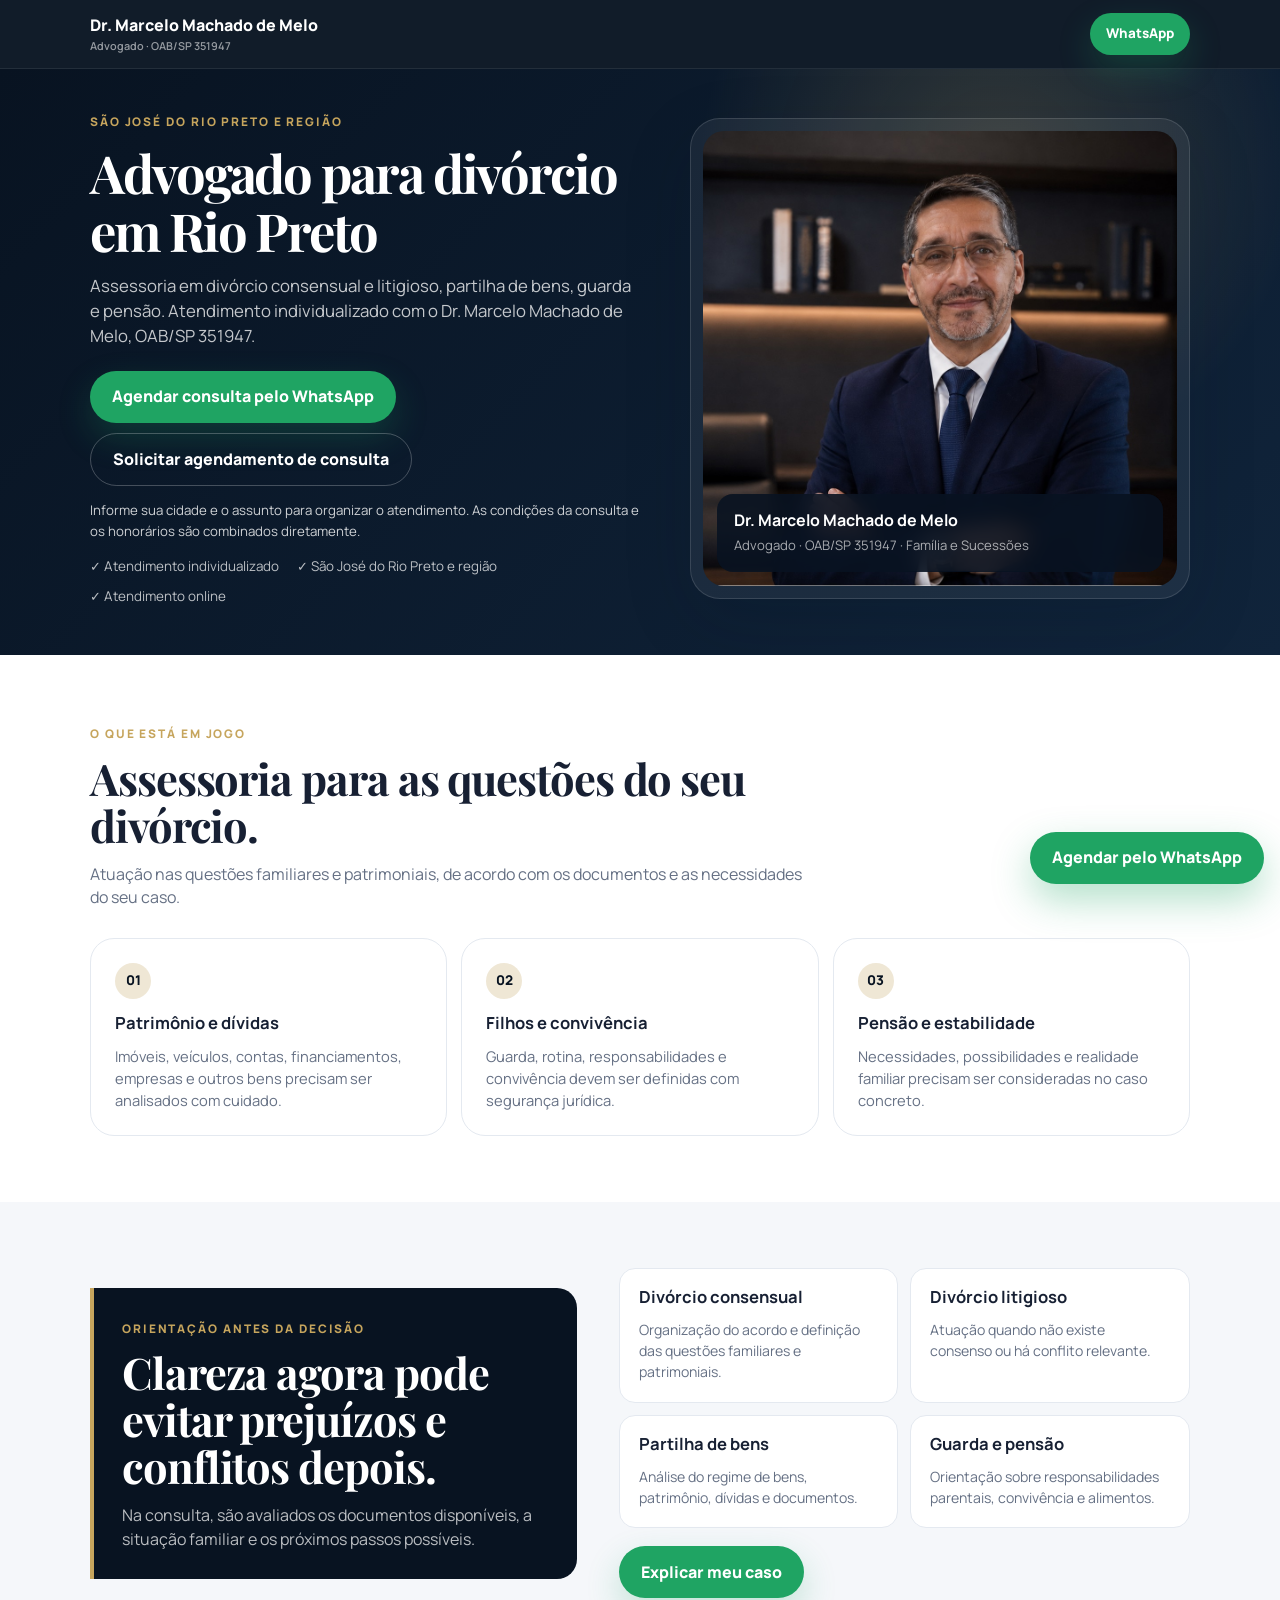
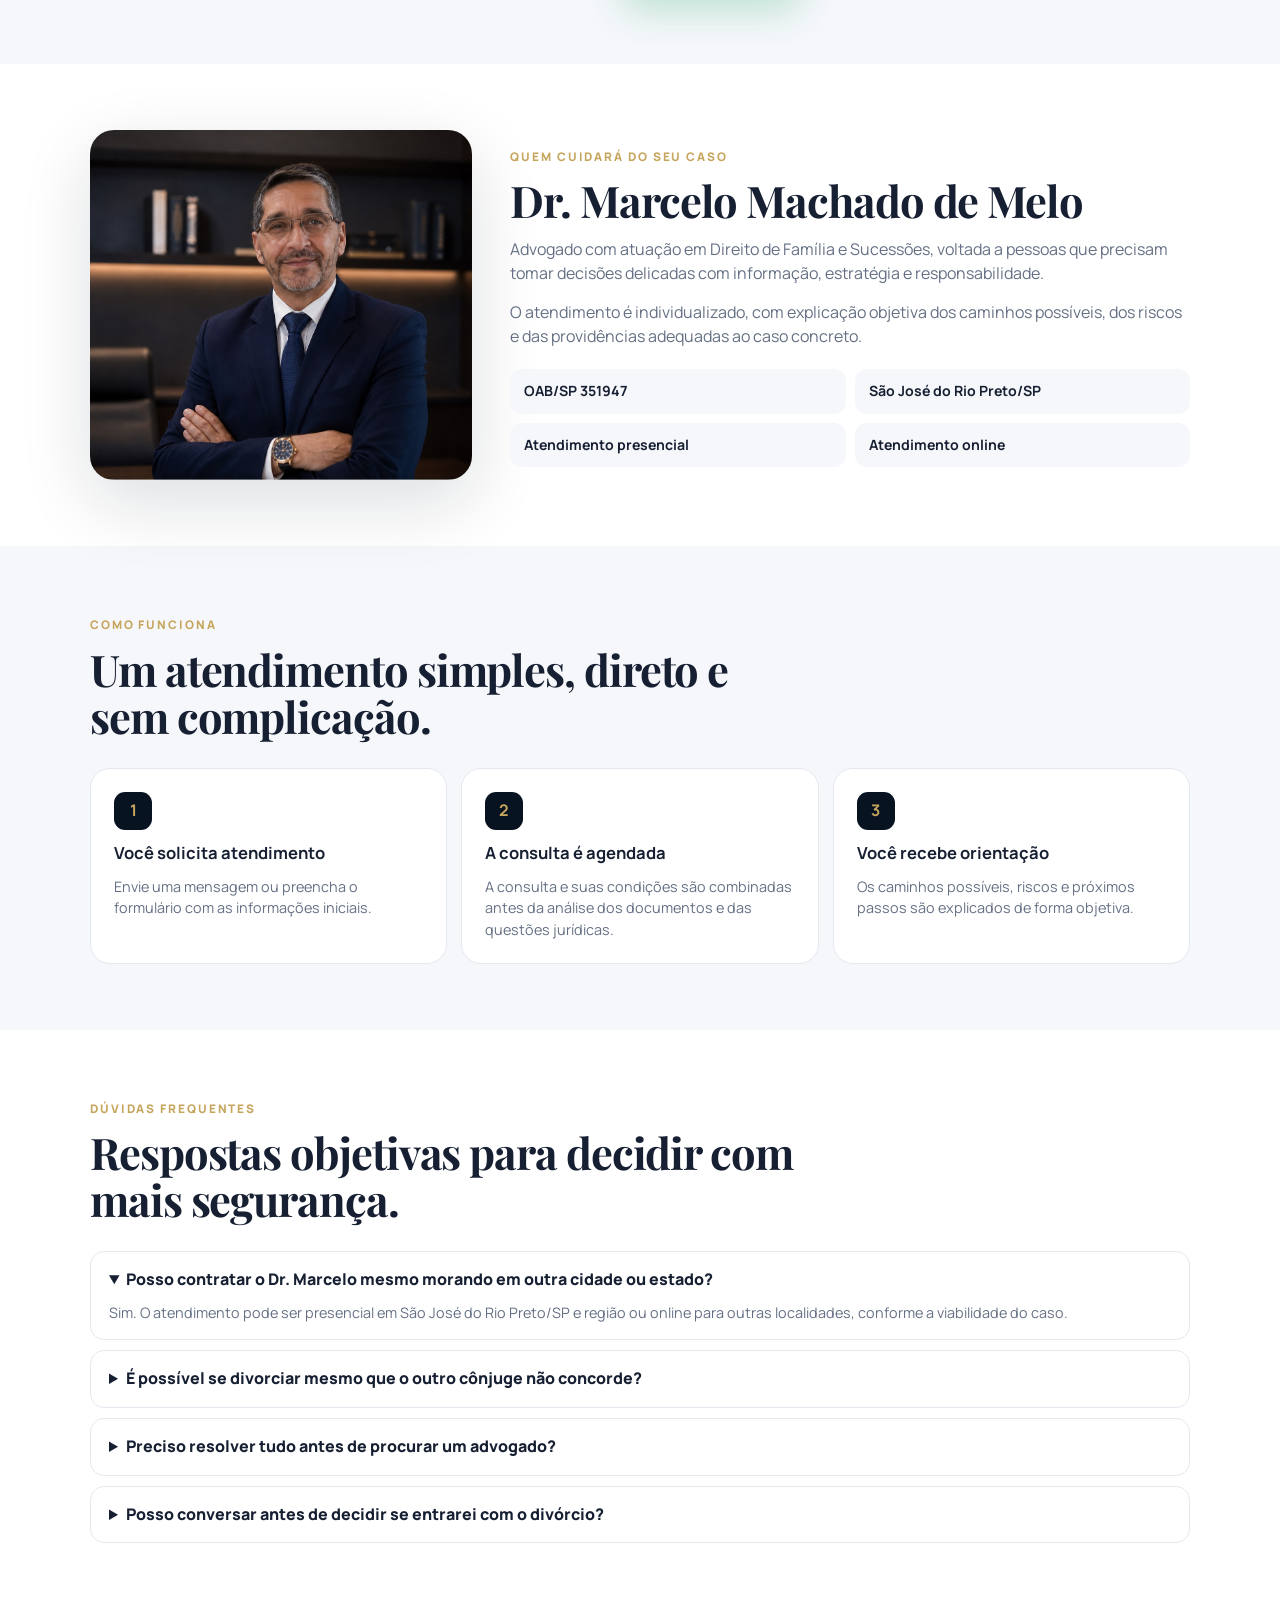
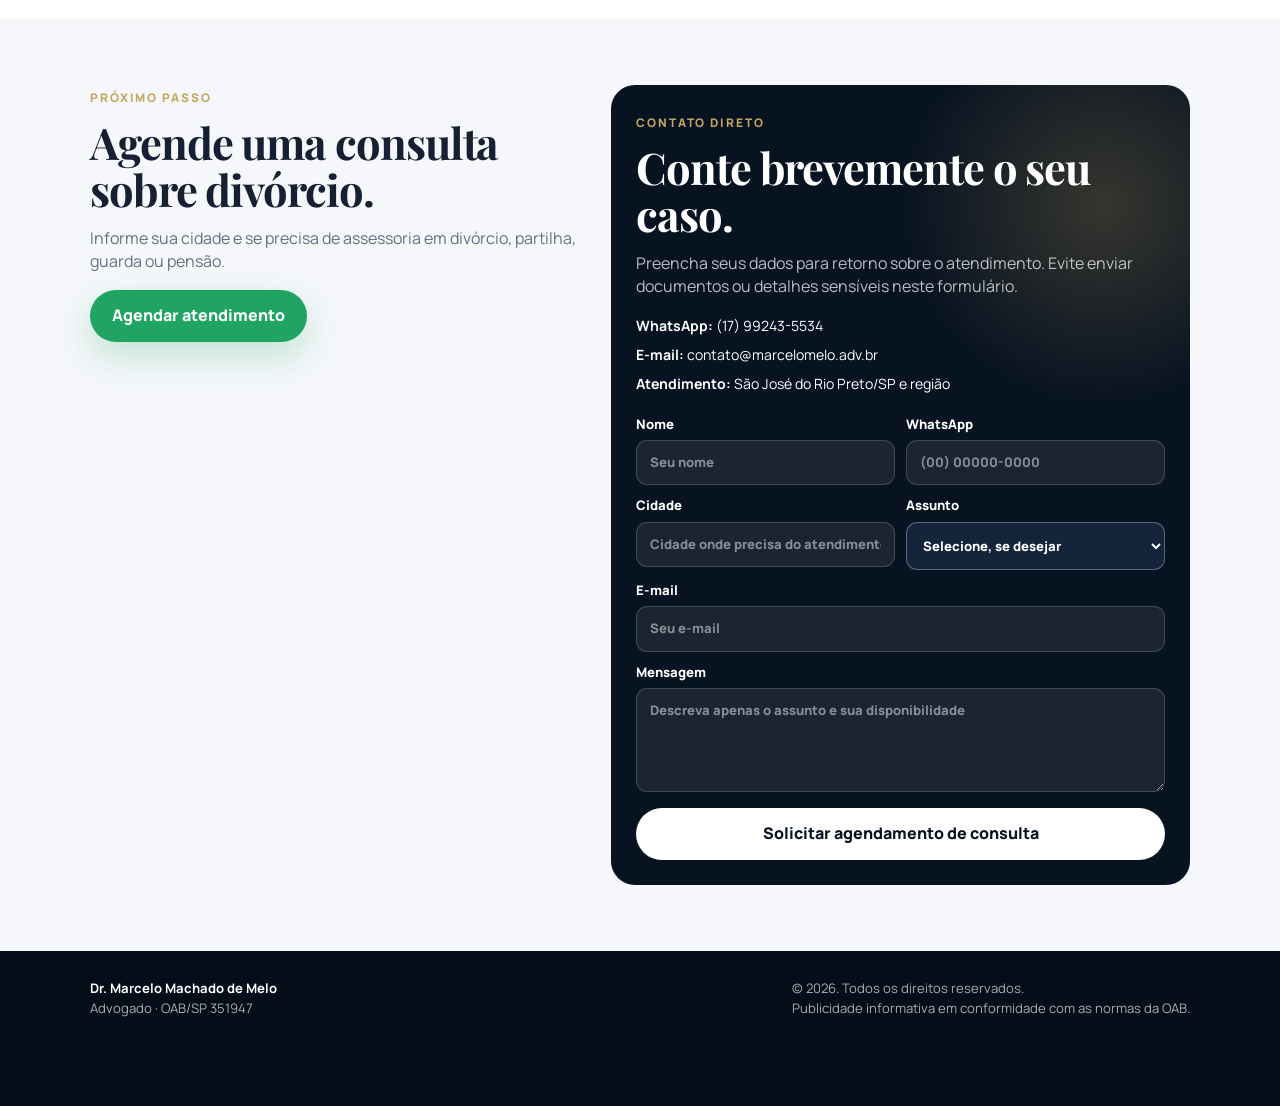
==== commit 35d7fc70: "index.html" ====
--- a/index.html
+++ b/index.html
@@ -90,7 +90,7 @@
           <p>Assessoria em divórcio consensual e litigioso, partilha de bens, guarda e pensão. Atendimento individualizado com o Dr. Marcelo Machado de Melo, OAB/SP 351947.</p>
           <div class="hero-actions">
             <a class="btn btn-green" href="https://wa.me/5517992435534?text=Ol%C3%A1%2C%20Dr.%20Marcelo.%20preciso%20de%20orienta%C3%A7%C3%A3o%20sobre%20div%C3%B3rcio.">Agendar consulta pelo WhatsApp</a>
-            <a class="btn btn-ghost" href="#contato">Solicitar atendimento</a>
+            <a class="btn btn-ghost" href="#contato">Solicitar agendamento de consulta</a>
           </div>
           <p class="contact-note">Informe sua cidade e o assunto para organizar o atendimento. As condições da consulta e os honorários são combinados diretamente.</p>
           <div class="trust"><span>✓ Atendimento individualizado</span><span>✓ São José do Rio Preto e região</span><span>✓ Atendimento online</span></div>
@@ -190,7 +190,7 @@
             <label>Assunto<select name="assunto"><option value="">Selecione, se desejar</option><option>Divórcio consensual</option><option>Divórcio litigioso</option><option>Partilha de bens</option><option>Guarda ou pensão</option><option>Outro assunto de família</option></select></label>
             <label class="full">E-mail<input type="email" name="email" autocomplete="email" placeholder="Seu e-mail"></label>
             <label class="full">Mensagem<textarea name="mensagem" rows="4" placeholder="Descreva apenas o assunto e sua disponibilidade"></textarea></label>
-            <button class="btn btn-light" type="submit">Solicitar atendimento</button>
+            <button class="btn btn-light" type="submit">Solicitar agendamento de consulta</button>
           </form>
         </div>
       </div>
